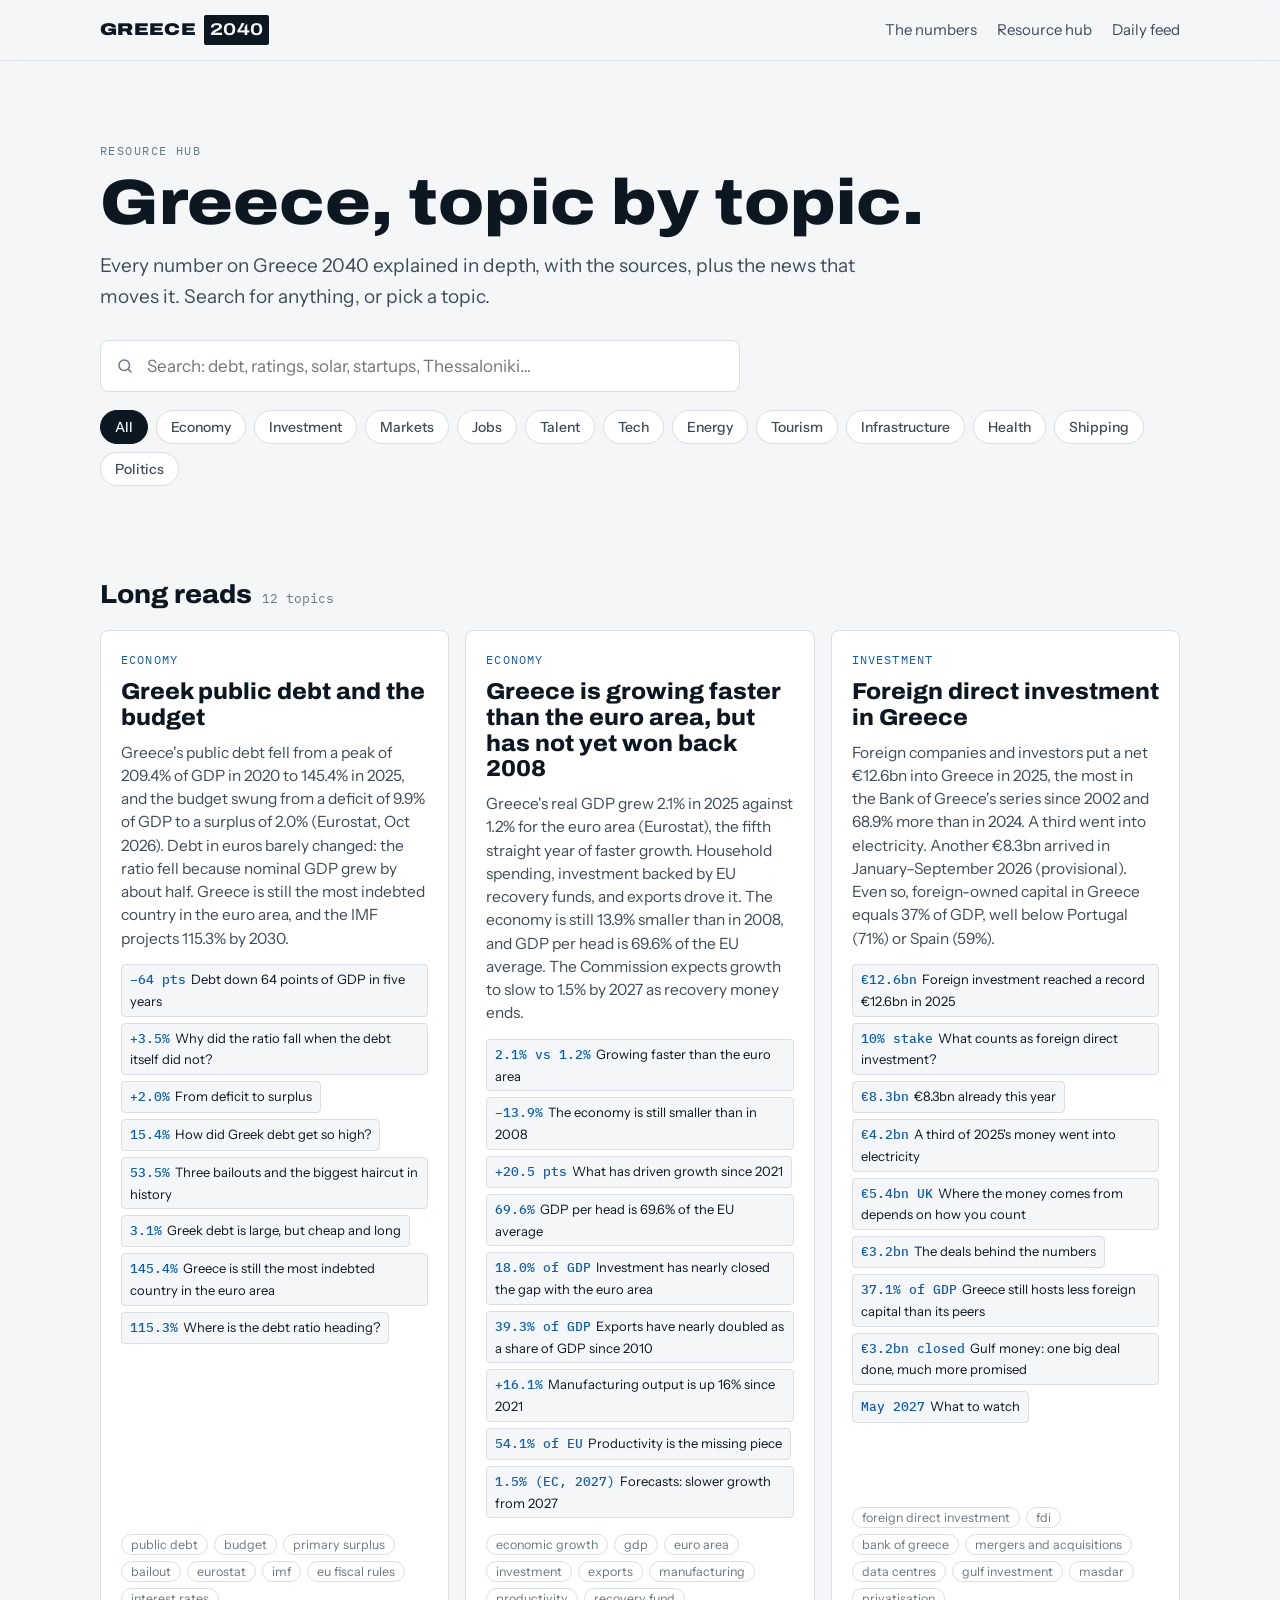
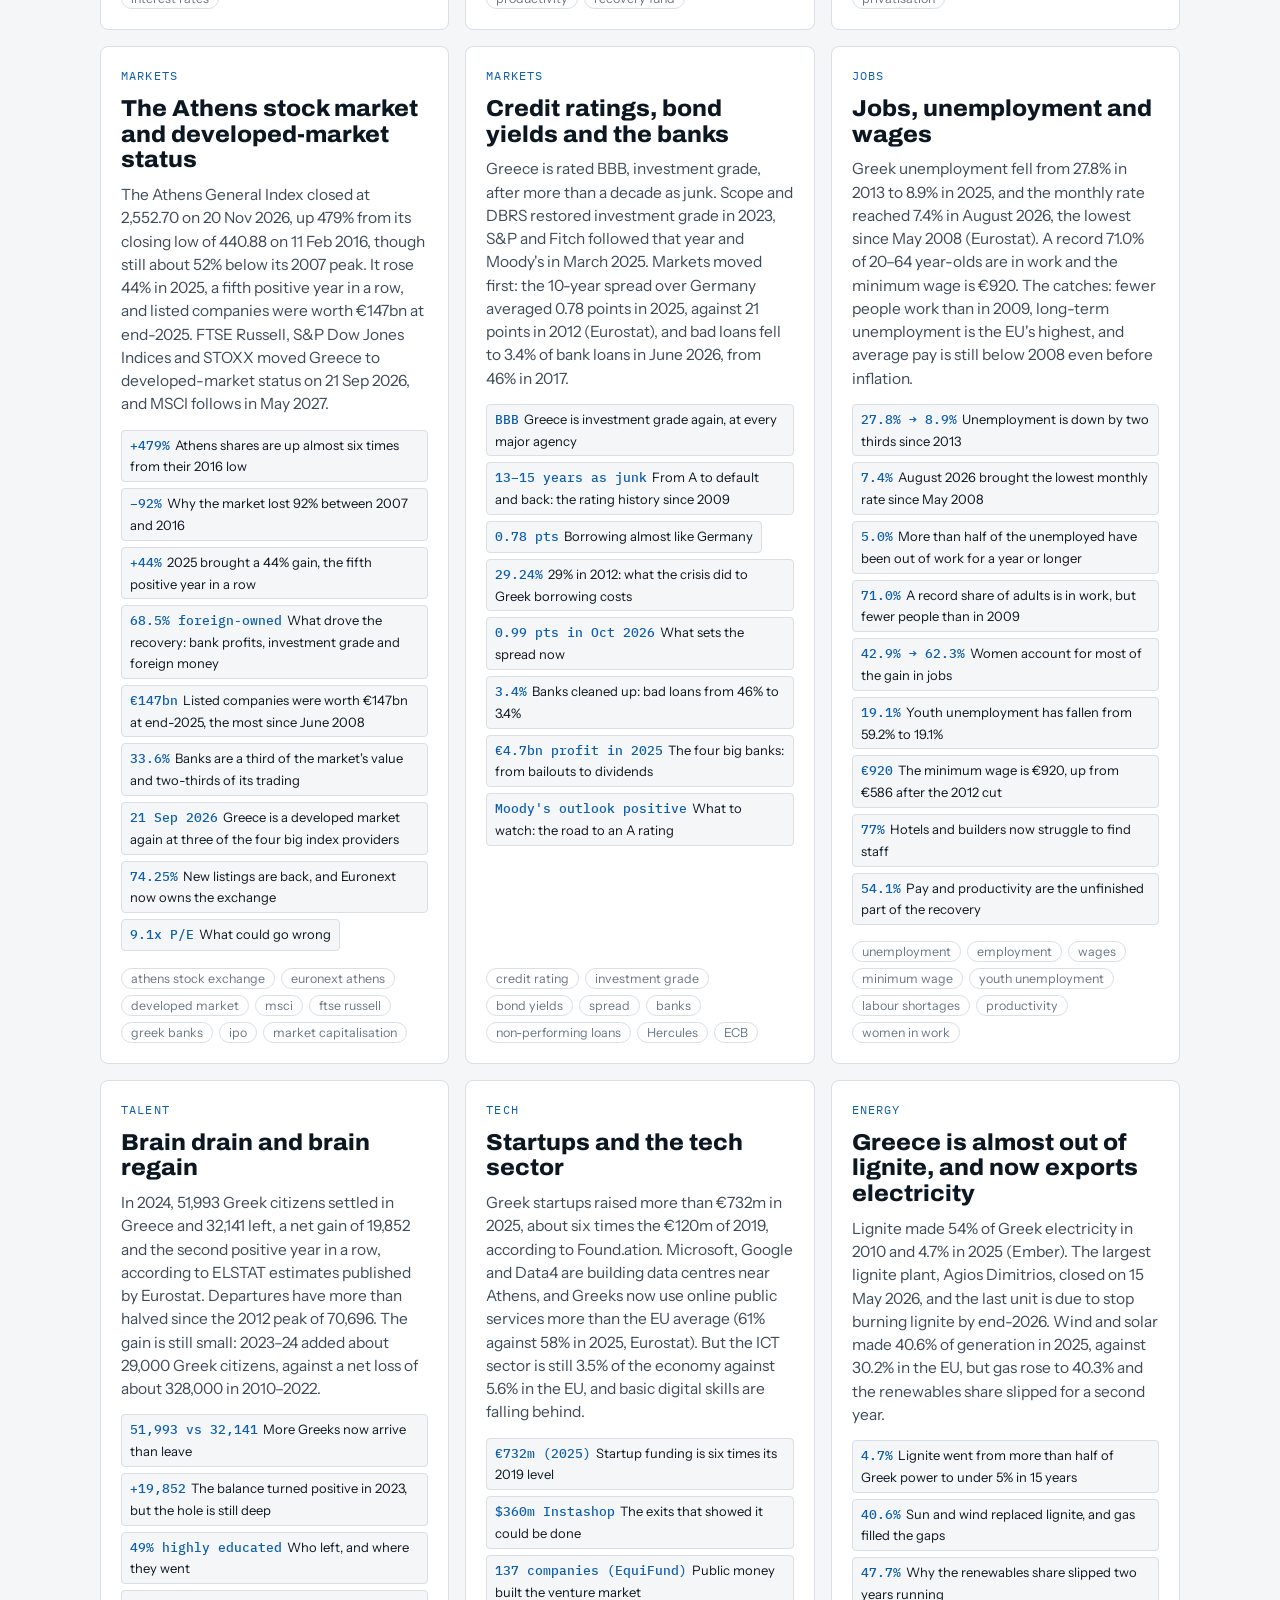
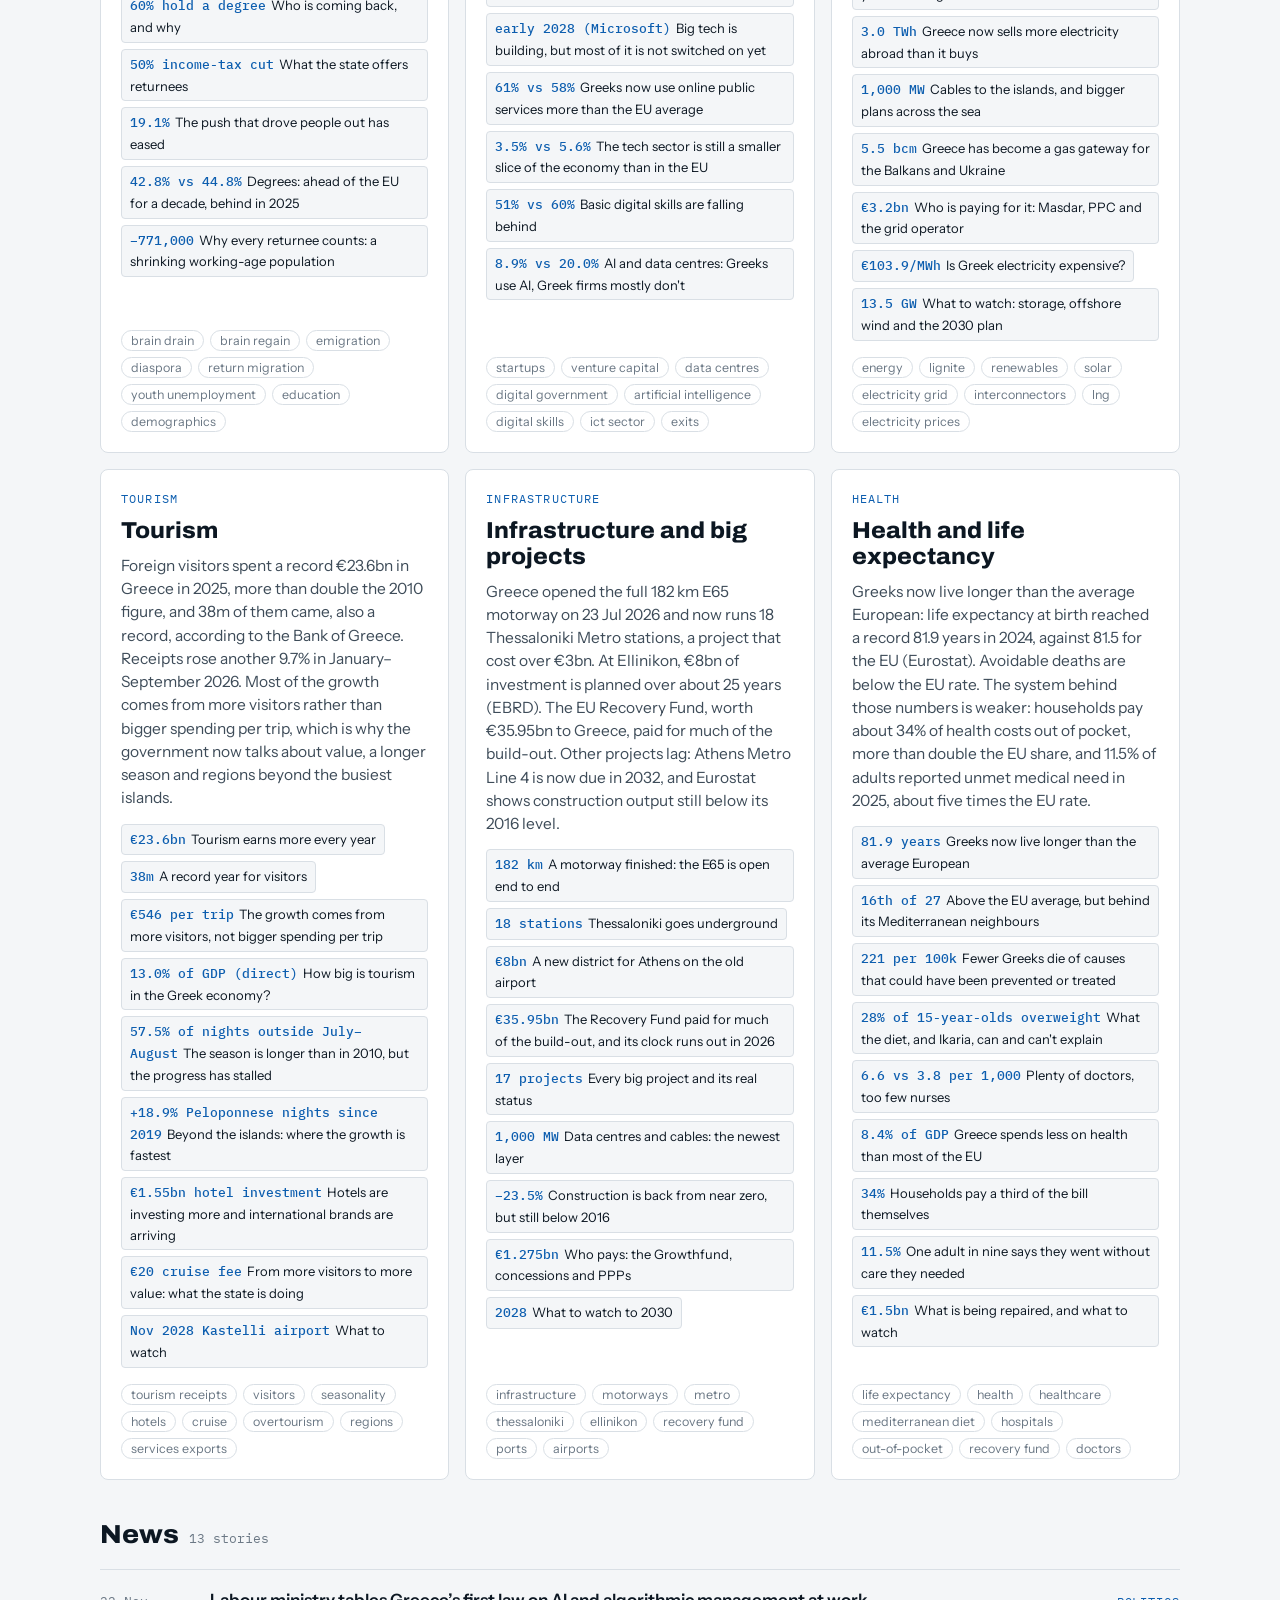
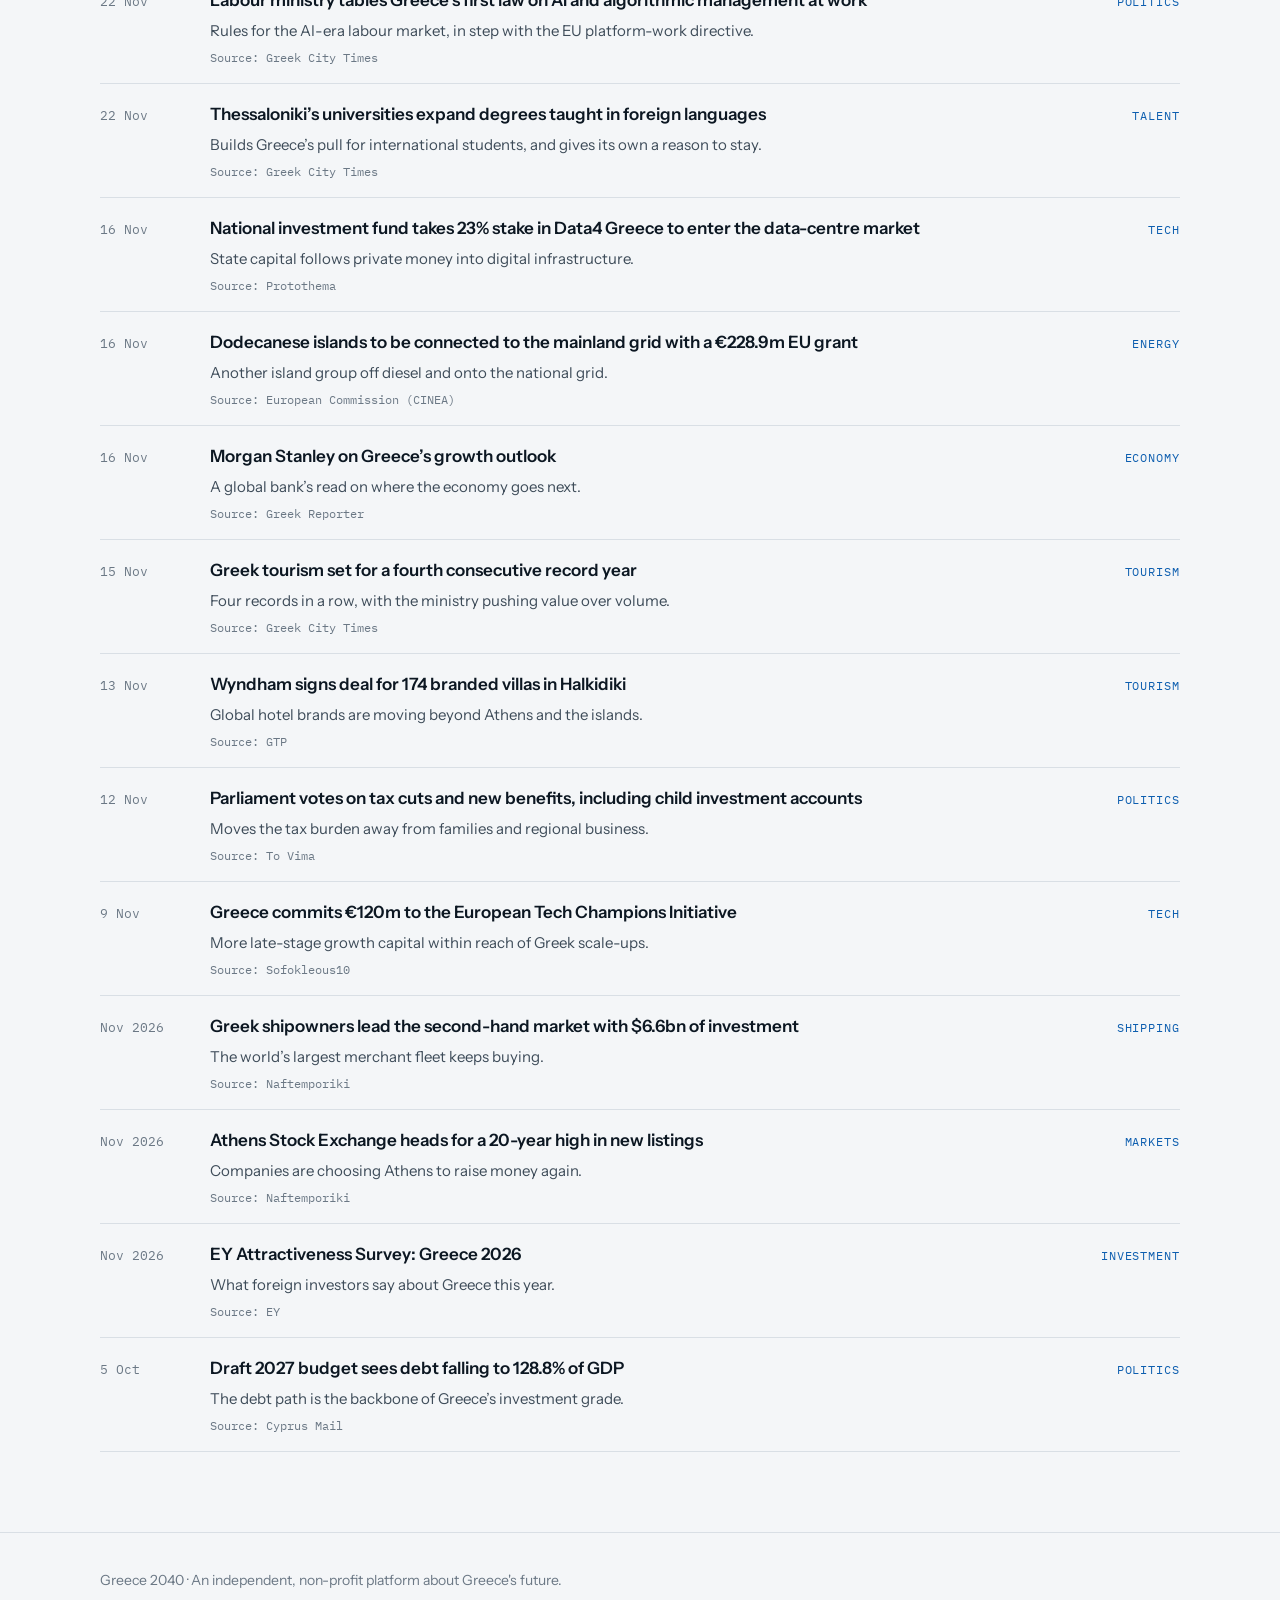
==== hub.html @ 4d142f6e "Add 12 pillar pages, resource hub, linked homepage numbers, sitemap, robots and llms.txt Co-Authored" ====
<!doctype html>
<html lang="en">
<head>
<meta charset="utf-8">
<meta name="viewport" content="width=device-width, initial-scale=1, viewport-fit=cover">
<title>Resource hub · Greece 2040</title>
<meta name="description" content="Every Greece 2040 topic in one place: the data, the long reads and the daily news, searchable by topic and keyword.">
<meta property="og:title" content="Resource hub · Greece 2040">
<meta property="og:description" content="Greece's transformation, topic by topic, in numbers.">
<meta name="theme-color" content="#0C1722">
<link rel="icon" href="data:image/svg+xml,%3Csvg xmlns='http://www.w3.org/2000/svg' viewBox='0 0 64 64'%3E%3Crect width='64' height='64' rx='10' fill='%230D5EAF'/%3E%3Ctext x='32' y='44' font-family='Arial' font-weight='900' font-size='30' text-anchor='middle' fill='%23fff'%3EGR%3C/text%3E%3C/svg%3E">
<link rel="preconnect" href="https://fonts.googleapis.com">
<link rel="preconnect" href="https://fonts.gstatic.com" crossorigin>
<link rel="stylesheet" href="https://fonts.googleapis.com/css2?family=Archivo:wdth,wght@62..125,500..900&family=Instrument+Sans:wght@400;500;600;700&family=IBM+Plex+Mono:wght@400;500&display=swap">
<link rel="stylesheet" href="pillars/style.css">
<style>
.hub-head { padding: clamp(40px, 7vw, 80px) 0 10px; }
.hub-head h1 { font-family: var(--f-display); font-stretch: 112%; font-weight: 850; font-size: clamp(36px, 5.4vw, 64px); line-height: 1.02; margin: 10px 0 0; }
.hub-head p { color: var(--ink-2); font-size: 19px; max-width: 60ch; margin: 16px 0 0; }
.search { position: relative; margin-top: 28px; max-width: 640px; }
.search input { width: 100%; font: 17px var(--f-body); padding: 15px 18px 15px 46px; border-radius: 8px; border: 1px solid var(--rule); background: var(--surface); color: var(--ink); }
.search input:focus { outline: 2px solid var(--accent); outline-offset: 1px; border-color: transparent; }
.search svg { position: absolute; left: 16px; top: 50%; transform: translateY(-50%); width: 18px; height: 18px; stroke: var(--muted); }
.chips { display: flex; flex-wrap: wrap; gap: 8px; margin-top: 18px; }
.chips button { font: 500 14px var(--f-body); color: var(--ink-2); background: var(--surface); border: 1px solid var(--rule); padding: 7px 14px; border-radius: 999px; cursor: pointer; }
.chips button[aria-pressed="true"] { background: var(--ink); color: var(--bg); border-color: var(--ink); }
.active-tag { margin-top: 14px; font-size: 15px; color: var(--ink-2); display: flex; gap: 10px; align-items: center; flex-wrap: wrap; }
.active-tag button { font: 500 13.5px var(--f-body); background: var(--accent-soft); color: var(--accent); border: 0; border-radius: 999px; padding: 5px 12px; cursor: pointer; }
.results { padding: 30px 0 80px; }
.results h2 { font-family: var(--f-display); font-stretch: 106%; font-weight: 800; font-size: 26px; margin: 34px 0 14px; display: flex; align-items: baseline; gap: 10px; }
.results h2 .count { font-family: var(--f-mono); font-size: 13px; color: var(--muted); font-weight: 400; }
.pillars { display: grid; grid-template-columns: repeat(auto-fill, minmax(320px, 1fr)); gap: 16px; }
.p-card { background: var(--surface); border: 1px solid var(--rule); border-radius: 8px; padding: 20px; display: flex; flex-direction: column; gap: 10px; min-width: 0; }
.p-card:hover { border-color: var(--accent); }
.p-card .tag { font-family: var(--f-mono); font-size: 11.5px; letter-spacing: .1em; text-transform: uppercase; color: var(--accent); }
.p-card h3 { margin: 0; font-family: var(--f-display); font-stretch: 104%; font-weight: 800; font-size: 23px; line-height: 1.12; }
.p-card h3 a { color: var(--ink); text-decoration: none; }
.p-card h3 a::after { content: ""; }
.p-card p { margin: 0; color: var(--ink-2); font-size: 15.5px; line-height: 1.5; }
.p-card .nums { display: flex; flex-wrap: wrap; gap: 6px; margin-top: 4px; }
.p-card .nums a { font-size: 13px; text-decoration: none; color: var(--ink); background: var(--bg); border: 1px solid var(--rule); border-radius: 4px; padding: 4px 8px; }
.p-card .nums a b { font-family: var(--f-mono); font-weight: 500; color: var(--accent); margin-right: 5px; }
.p-card .nums a:hover { border-color: var(--accent); }
.p-card .ptags { display: flex; flex-wrap: wrap; gap: 6px; margin-top: auto; padding-top: 6px; }
.p-card .ptags button { font: 12.5px var(--f-body); color: var(--muted); background: none; border: 1px solid var(--rule); border-radius: 999px; padding: 2px 9px; cursor: pointer; }
.p-card .ptags button:hover { color: var(--accent); border-color: var(--accent); }
.news { list-style: none; padding: 0; margin: 0; border-top: 1px solid var(--rule); }
.news li { display: grid; grid-template-columns: 92px minmax(0, 1fr) auto; gap: 18px; padding: 16px 0; border-bottom: 1px solid var(--rule); align-items: baseline; }
.news time { font-family: var(--f-mono); font-size: 12.5px; color: var(--muted); }
.news a { font-weight: 600; font-size: 17px; text-decoration: none; color: var(--ink); line-height: 1.35; }
.news a:hover { text-decoration: underline; }
.news .why { display: block; color: var(--ink-2); font-size: 15px; margin-top: 4px; }
.news .src { font-family: var(--f-mono); font-size: 12px; color: var(--muted); display: block; margin-top: 5px; }
.news .cat { font-family: var(--f-mono); font-size: 11.5px; letter-spacing: .08em; text-transform: uppercase; color: var(--accent); white-space: nowrap; }
.none { color: var(--muted); padding: 14px 0; }
mark { background: color-mix(in srgb, var(--accent) 22%, transparent); color: inherit; border-radius: 2px; padding: 0 1px; }
@media (max-width: 700px) { .news li { grid-template-columns: minmax(0, 1fr); gap: 4px; } .pillars { grid-template-columns: minmax(0, 1fr); } }
</style>
<!--BUILD:seo--><link rel="canonical" href="https://greece2040.com/hub.html">
<meta property="og:url" content="https://greece2040.com/hub.html">
<script type="application/ld+json">{"@context": "https://schema.org", "@type": "CollectionPage", "name": "Resource hub · Greece 2040", "url": "https://greece2040.com/hub.html", "hasPart": [{"@type": "Article", "headline": "Greek public debt and the budget", "url": "https://greece2040.com/pillars/public-finances.html"}, {"@type": "Article", "headline": "Greece is growing faster than the euro area, but has not yet won back 2008", "url": "https://greece2040.com/pillars/growth.html"}, {"@type": "Article", "headline": "Foreign direct investment in Greece", "url": "https://greece2040.com/pillars/investment.html"}, {"@type": "Article", "headline": "The Athens stock market and developed-market status", "url": "https://greece2040.com/pillars/stock-market.html"}, {"@type": "Article", "headline": "Credit ratings, bond yields and the banks", "url": "https://greece2040.com/pillars/credit.html"}, {"@type": "Article", "headline": "Jobs, unemployment and wages", "url": "https://greece2040.com/pillars/jobs.html"}, {"@type": "Article", "headline": "Brain drain and brain regain", "url": "https://greece2040.com/pillars/talent.html"}, {"@type": "Article", "headline": "Startups and the tech sector", "url": "https://greece2040.com/pillars/tech.html"}, {"@type": "Article", "headline": "Greece is almost out of lignite, and now exports electricity", "url": "https://greece2040.com/pillars/energy.html"}, {"@type": "Article", "headline": "Tourism", "url": "https://greece2040.com/pillars/tourism.html"}, {"@type": "Article", "headline": "Infrastructure and big projects", "url": "https://greece2040.com/pillars/infrastructure.html"}, {"@type": "Article", "headline": "Health and life expectancy", "url": "https://greece2040.com/pillars/health.html"}]}</script>
<!--/BUILD:seo-->
</head>
<body>
<header class="bar">
  <div class="wrap">
    <a class="mark" href="index.html" aria-label="Greece 2040 home">GREECE <b>2040</b></a>
    <nav aria-label="Site">
      <a href="index.html#picture">The numbers</a>
      <a href="hub.html" aria-current="page">Resource hub</a>
      <a href="index.html#feed">Daily feed</a>
    </nav>
  </div>
</header>

<main class="wrap">
  <div class="hub-head">
    <div class="eyebrow">Resource hub</div>
    <h1>Greece, topic by topic.</h1>
    <p>Every number on Greece 2040 explained in depth, with the sources, plus the news that moves it. Search for anything, or pick a topic.</p>
    <div class="search">
      <svg viewBox="0 0 24 24" fill="none" stroke-width="2" stroke-linecap="round" aria-hidden="true"><circle cx="11" cy="11" r="7"/><path d="m20 20-3.5-3.5"/></svg>
      <label for="q" style="position:absolute;left:-9999px">Search the hub</label>
      <input id="q" type="search" placeholder="Search: debt, ratings, solar, startups, Thessaloniki…" autocomplete="off">
    </div>
    <div class="chips" id="cats" role="group" aria-label="Filter by topic"></div>
    <div class="active-tag" id="activeTag" hidden></div>
  </div>

  <div class="results" aria-live="polite">
    <h2>Long reads <span class="count" id="pCount"></span></h2>
    <div class="pillars" id="pillars"><!--BUILD:hub-pillars--><div class="p-card"><span class="tag">Economy</span><h3><a href="pillars/public-finances.html">Greek public debt and the budget</a></h3><p>Greece&#x27;s public debt fell from a peak of 209.4% of GDP in 2020 to 145.4% in 2025, and the budget swung from a deficit of 9.9% of GDP to a surplus of 2.0% (Eurostat, Oct 2026). Debt in euros barely changed: the ratio fell because nominal GDP grew by about half. Greece is still the most indebted country in the euro area, and the IMF projects 115.3% by 2030.</p><div class="nums"><a href="pillars/public-finances.html#debt"><b>−64 pts</b>Debt down 64 points of GDP in five years</a><a href="pillars/public-finances.html#euros"><b>+3.5%</b>Why did the ratio fall when the debt itself did not?</a><a href="pillars/public-finances.html#surplus"><b>+2.0%</b>From deficit to surplus</a><a href="pillars/public-finances.html#crisis"><b>15.4%</b>How did Greek debt get so high?</a><a href="pillars/public-finances.html#bailouts"><b>53.5%</b>Three bailouts and the biggest haircut in history</a><a href="pillars/public-finances.html#structure"><b>3.1%</b>Greek debt is large, but cheap and long</a><a href="pillars/public-finances.html#compare"><b>145.4%</b>Greece is still the most indebted country in the euro area</a><a href="pillars/public-finances.html#forecasts"><b>115.3%</b>Where is the debt ratio heading?</a></div></div><div class="p-card"><span class="tag">Economy</span><h3><a href="pillars/growth.html">Greece is growing faster than the euro area, but has not yet won back 2008</a></h3><p>Greece&#x27;s real GDP grew 2.1% in 2025 against 1.2% for the euro area (Eurostat), the fifth straight year of faster growth. Household spending, investment backed by EU recovery funds, and exports drove it. The economy is still 13.9% smaller than in 2008, and GDP per head is 69.6% of the EU average. The Commission expects growth to slow to 1.5% by 2027 as recovery money ends.</p><div class="nums"><a href="pillars/growth.html#growth"><b>2.1% vs 1.2%</b>Growing faster than the euro area</a><a href="pillars/growth.html#depression"><b>−13.9%</b>The economy is still smaller than in 2008</a><a href="pillars/growth.html#drivers"><b>+20.5 pts</b>What has driven growth since 2021</a><a href="pillars/growth.html#income"><b>69.6%</b>GDP per head is 69.6% of the EU average</a><a href="pillars/growth.html#investment"><b>18.0% of GDP</b>Investment has nearly closed the gap with the euro area</a><a href="pillars/growth.html#exports"><b>39.3% of GDP</b>Exports have nearly doubled as a share of GDP since 2010</a><a href="pillars/growth.html#industry"><b>+16.1%</b>Manufacturing output is up 16% since 2021</a><a href="pillars/growth.html#productivity"><b>54.1% of EU</b>Productivity is the missing piece</a><a href="pillars/growth.html#outlook"><b>1.5% (EC, 2027)</b>Forecasts: slower growth from 2027</a></div></div><div class="p-card"><span class="tag">Investment</span><h3><a href="pillars/investment.html">Foreign direct investment in Greece</a></h3><p>Foreign companies and investors put a net €12.6bn into Greece in 2025, the most in the Bank of Greece&#x27;s series since 2002 and 68.9% more than in 2024. A third went into electricity. Another €8.3bn arrived in January–September 2026 (provisional). Even so, foreign-owned capital in Greece equals 37% of GDP, well below Portugal (71%) or Spain (59%).</p><div class="nums"><a href="pillars/investment.html#fdi-record"><b>€12.6bn</b>Foreign investment reached a record €12.6bn in 2025</a><a href="pillars/investment.html#what-counts"><b>10% stake</b>What counts as foreign direct investment?</a><a href="pillars/investment.html#fdi-2026"><b>€8.3bn</b>€8.3bn already this year</a><a href="pillars/investment.html#sectors"><b>€4.2bn</b>A third of 2025&#x27;s money went into electricity</a><a href="pillars/investment.html#countries"><b>€5.4bn UK</b>Where the money comes from depends on how you count</a><a href="pillars/investment.html#deals"><b>€3.2bn</b>The deals behind the numbers</a><a href="pillars/investment.html#stock"><b>37.1% of GDP</b>Greece still hosts less foreign capital than its peers</a><a href="pillars/investment.html#gulf"><b>€3.2bn closed</b>Gulf money: one big deal done, much more promised</a><a href="pillars/investment.html#watch"><b>May 2027</b>What to watch</a></div></div><div class="p-card"><span class="tag">Markets</span><h3><a href="pillars/stock-market.html">The Athens stock market and developed-market status</a></h3><p>The Athens General Index closed at 2,552.70 on 20 Nov 2026, up 479% from its closing low of 440.88 on 11 Feb 2016, though still about 52% below its 2007 peak. It rose 44% in 2025, a fifth positive year in a row, and listed companies were worth €147bn at end-2025. FTSE Russell, S&amp;P Dow Jones Indices and STOXX moved Greece to developed-market status on 21 Sep 2026, and MSCI follows in May 2027.</p><div class="nums"><a href="pillars/stock-market.html#athex"><b>+479%</b>Athens shares are up almost six times from their 2016 low</a><a href="pillars/stock-market.html#crash"><b>−92%</b>Why the market lost 92% between 2007 and 2016</a><a href="pillars/stock-market.html#five-years-up"><b>+44%</b>2025 brought a 44% gain, the fifth positive year in a row</a><a href="pillars/stock-market.html#drivers"><b>68.5% foreign-owned</b>What drove the recovery: bank profits, investment grade and foreign money</a><a href="pillars/stock-market.html#market-value"><b>€147bn</b>Listed companies were worth €147bn at end-2025, the most since June 2008</a><a href="pillars/stock-market.html#banks-weight"><b>33.6%</b>Banks are a third of the market&#x27;s value and two-thirds of its trading</a><a href="pillars/stock-market.html#developed-market"><b>21 Sep 2026</b>Greece is a developed market again at three of the four big index providers</a><a href="pillars/stock-market.html#listings"><b>74.25%</b>New listings are back, and Euronext now owns the exchange</a><a href="pillars/stock-market.html#risks"><b>9.1x P/E</b>What could go wrong</a></div></div><div class="p-card"><span class="tag">Markets</span><h3><a href="pillars/credit.html">Credit ratings, bond yields and the banks</a></h3><p>Greece is rated BBB, investment grade, after more than a decade as junk. Scope and DBRS restored investment grade in 2023, S&amp;P and Fitch followed that year and Moody&#x27;s in March 2025. Markets moved first: the 10-year spread over Germany averaged 0.78 points in 2025, against 21 points in 2012 (Eurostat), and bad loans fell to 3.4% of bank loans in June 2026, from 46% in 2017.</p><div class="nums"><a href="pillars/credit.html#ratings"><b>BBB</b>Greece is investment grade again, at every major agency</a><a href="pillars/credit.html#rating-timeline"><b>13–15 years as junk</b>From A to default and back: the rating history since 2009</a><a href="pillars/credit.html#bond-spread"><b>0.78 pts</b>Borrowing almost like Germany</a><a href="pillars/credit.html#yield-history"><b>29.24%</b>29% in 2012: what the crisis did to Greek borrowing costs</a><a href="pillars/credit.html#spread-drivers"><b>0.99 pts in Oct 2026</b>What sets the spread now</a><a href="pillars/credit.html#bad-loans"><b>3.4%</b>Banks cleaned up: bad loans from 46% to 3.4%</a><a href="pillars/credit.html#banks"><b>€4.7bn profit in 2025</b>The four big banks: from bailouts to dividends</a><a href="pillars/credit.html#what-to-watch"><b>Moody&#x27;s outlook positive</b>What to watch: the road to an A rating</a></div></div><div class="p-card"><span class="tag">Jobs</span><h3><a href="pillars/jobs.html">Jobs, unemployment and wages</a></h3><p>Greek unemployment fell from 27.8% in 2013 to 8.9% in 2025, and the monthly rate reached 7.4% in August 2026, the lowest since May 2008 (Eurostat). A record 71.0% of 20–64 year-olds are in work and the minimum wage is €920. The catches: fewer people work than in 2009, long-term unemployment is the EU&#x27;s highest, and average pay is still below 2008 even before inflation.</p><div class="nums"><a href="pillars/jobs.html#unemployment"><b>27.8% → 8.9%</b>Unemployment is down by two thirds since 2013</a><a href="pillars/jobs.html#lowest-since-2008"><b>7.4%</b>August 2026 brought the lowest monthly rate since May 2008</a><a href="pillars/jobs.html#long-term"><b>5.0%</b>More than half of the unemployed have been out of work for a year or longer</a><a href="pillars/jobs.html#employment-rate"><b>71.0%</b>A record share of adults is in work, but fewer people than in 2009</a><a href="pillars/jobs.html#women"><b>42.9% → 62.3%</b>Women account for most of the gain in jobs</a><a href="pillars/jobs.html#youth"><b>19.1%</b>Youth unemployment has fallen from 59.2% to 19.1%</a><a href="pillars/jobs.html#minimum-wage"><b>€920</b>The minimum wage is €920, up from €586 after the 2012 cut</a><a href="pillars/jobs.html#shortages"><b>77%</b>Hotels and builders now struggle to find staff</a><a href="pillars/jobs.html#wages-productivity"><b>54.1%</b>Pay and productivity are the unfinished part of the recovery</a></div></div><div class="p-card"><span class="tag">Talent</span><h3><a href="pillars/talent.html">Brain drain and brain regain</a></h3><p>In 2024, 51,993 Greek citizens settled in Greece and 32,141 left, a net gain of 19,852 and the second positive year in a row, according to ELSTAT estimates published by Eurostat. Departures have more than halved since the 2012 peak of 70,696. The gain is still small: 2023–24 added about 29,000 Greek citizens, against a net loss of about 328,000 in 2010–2022.</p><div class="nums"><a href="pillars/talent.html#arrivals-vs-departures"><b>51,993 vs 32,141</b>More Greeks now arrive than leave</a><a href="pillars/talent.html#net-balance"><b>+19,852</b>The balance turned positive in 2023, but the hole is still deep</a><a href="pillars/talent.html#who-left"><b>49% highly educated</b>Who left, and where they went</a><a href="pillars/talent.html#why-return"><b>60% hold a degree</b>Who is coming back, and why</a><a href="pillars/talent.html#incentives"><b>50% income-tax cut</b>What the state offers returnees</a><a href="pillars/talent.html#push-factors"><b>19.1%</b>The push that drove people out has eased</a><a href="pillars/talent.html#education"><b>42.8% vs 44.8%</b>Degrees: ahead of the EU for a decade, behind in 2025</a><a href="pillars/talent.html#demographics"><b>−771,000</b>Why every returnee counts: a shrinking working-age population</a></div></div><div class="p-card"><span class="tag">Tech</span><h3><a href="pillars/tech.html">Startups and the tech sector</a></h3><p>Greek startups raised more than €732m in 2025, about six times the €120m of 2019, according to Found.ation. Microsoft, Google and Data4 are building data centres near Athens, and Greeks now use online public services more than the EU average (61% against 58% in 2025, Eurostat). But the ICT sector is still 3.5% of the economy against 5.6% in the EU, and basic digital skills are falling behind.</p><div class="nums"><a href="pillars/tech.html#startup-funding"><b>€732m (2025)</b>Startup funding is six times its 2019 level</a><a href="pillars/tech.html#exits"><b>$360m Instashop</b>The exits that showed it could be done</a><a href="pillars/tech.html#funding-system"><b>137 companies (EquiFund)</b>Public money built the venture market</a><a href="pillars/tech.html#big-tech"><b>early 2028 (Microsoft)</b>Big tech is building, but most of it is not switched on yet</a><a href="pillars/tech.html#digital-government"><b>61% vs 58%</b>Greeks now use online public services more than the EU average</a><a href="pillars/tech.html#ict-gap"><b>3.5% vs 5.6%</b>The tech sector is still a smaller slice of the economy than in the EU</a><a href="pillars/tech.html#digital-skills"><b>51% vs 60%</b>Basic digital skills are falling behind</a><a href="pillars/tech.html#ai-data-centres"><b>8.9% vs 20.0%</b>AI and data centres: Greeks use AI, Greek firms mostly don&#x27;t</a></div></div><div class="p-card"><span class="tag">Energy</span><h3><a href="pillars/energy.html">Greece is almost out of lignite, and now exports electricity</a></h3><p>Lignite made 54% of Greek electricity in 2010 and 4.7% in 2025 (Ember). The largest lignite plant, Agios Dimitrios, closed on 15 May 2026, and the last unit is due to stop burning lignite by end-2026. Wind and solar made 40.6% of generation in 2025, against 30.2% in the EU, but gas rose to 40.3% and the renewables share slipped for a second year.</p><div class="nums"><a href="pillars/energy.html#lignite"><b>4.7%</b>Lignite went from more than half of Greek power to under 5% in 15 years</a><a href="pillars/energy.html#mix"><b>40.6%</b>Sun and wind replaced lignite, and gas filled the gaps</a><a href="pillars/energy.html#renewables-slip"><b>47.7%</b>Why the renewables share slipped two years running</a><a href="pillars/energy.html#exports"><b>3.0 TWh</b>Greece now sells more electricity abroad than it buys</a><a href="pillars/energy.html#interconnections"><b>1,000 MW</b>Cables to the islands, and bigger plans across the sea</a><a href="pillars/energy.html#gas"><b>5.5 bcm</b>Greece has become a gas gateway for the Balkans and Ukraine</a><a href="pillars/energy.html#investors"><b>€3.2bn</b>Who is paying for it: Masdar, PPC and the grid operator</a><a href="pillars/energy.html#prices"><b>€103.9/MWh</b>Is Greek electricity expensive?</a><a href="pillars/energy.html#watch"><b>13.5 GW</b>What to watch: storage, offshore wind and the 2030 plan</a></div></div><div class="p-card"><span class="tag">Tourism</span><h3><a href="pillars/tourism.html">Tourism</a></h3><p>Foreign visitors spent a record €23.6bn in Greece in 2025, more than double the 2010 figure, and 38m of them came, also a record, according to the Bank of Greece. Receipts rose another 9.7% in January–September 2026. Most of the growth comes from more visitors rather than bigger spending per trip, which is why the government now talks about value, a longer season and regions beyond the busiest islands.</p><div class="nums"><a href="pillars/tourism.html#receipts"><b>€23.6bn</b>Tourism earns more every year</a><a href="pillars/tourism.html#visitors"><b>38m</b>A record year for visitors</a><a href="pillars/tourism.html#spending"><b>€546 per trip</b>The growth comes from more visitors, not bigger spending per trip</a><a href="pillars/tourism.html#economy"><b>13.0% of GDP (direct)</b>How big is tourism in the Greek economy?</a><a href="pillars/tourism.html#season"><b>57.5% of nights outside July–August</b>The season is longer than in 2010, but the progress has stalled</a><a href="pillars/tourism.html#regions"><b>+18.9% Peloponnese nights since 2019</b>Beyond the islands: where the growth is fastest</a><a href="pillars/tourism.html#hotels"><b>€1.55bn hotel investment</b>Hotels are investing more and international brands are arriving</a><a href="pillars/tourism.html#policy"><b>€20 cruise fee</b>From more visitors to more value: what the state is doing</a><a href="pillars/tourism.html#watch"><b>Nov 2028 Kastelli airport</b>What to watch</a></div></div><div class="p-card"><span class="tag">Infrastructure</span><h3><a href="pillars/infrastructure.html">Infrastructure and big projects</a></h3><p>Greece opened the full 182 km E65 motorway on 23 Jul 2026 and now runs 18 Thessaloniki Metro stations, a project that cost over €3bn. At Ellinikon, €8bn of investment is planned over about 25 years (EBRD). The EU Recovery Fund, worth €35.95bn to Greece, paid for much of the build-out. Other projects lag: Athens Metro Line 4 is now due in 2032, and Eurostat shows construction output still below its 2016 level.</p><div class="nums"><a href="pillars/infrastructure.html#e65"><b>182 km</b>A motorway finished: the E65 is open end to end</a><a href="pillars/infrastructure.html#thessaloniki-metro"><b>18 stations</b>Thessaloniki goes underground</a><a href="pillars/infrastructure.html#ellinikon"><b>€8bn</b>A new district for Athens on the old airport</a><a href="pillars/infrastructure.html#recovery-fund"><b>€35.95bn</b>The Recovery Fund paid for much of the build-out, and its clock runs out in 2026</a><a href="pillars/infrastructure.html#pipeline"><b>17 projects</b>Every big project and its real status</a><a href="pillars/infrastructure.html#digital"><b>1,000 MW</b>Data centres and cables: the newest layer</a><a href="pillars/infrastructure.html#construction"><b>−23.5%</b>Construction is back from near zero, but still below 2016</a><a href="pillars/infrastructure.html#funding"><b>€1.275bn</b>Who pays: the Growthfund, concessions and PPPs</a><a href="pillars/infrastructure.html#watch"><b>2028</b>What to watch to 2030</a></div></div><div class="p-card"><span class="tag">Health</span><h3><a href="pillars/health.html">Health and life expectancy</a></h3><p>Greeks now live longer than the average European: life expectancy at birth reached a record 81.9 years in 2024, against 81.5 for the EU (Eurostat). Avoidable deaths are below the EU rate. The system behind those numbers is weaker: households pay about 34% of health costs out of pocket, more than double the EU share, and 11.5% of adults reported unmet medical need in 2025, about five times the EU rate.</p><div class="nums"><a href="pillars/health.html#life-expectancy"><b>81.9 years</b>Greeks now live longer than the average European</a><a href="pillars/health.html#eu-ranking"><b>16th of 27</b>Above the EU average, but behind its Mediterranean neighbours</a><a href="pillars/health.html#avoidable-deaths"><b>221 per 100k</b>Fewer Greeks die of causes that could have been prevented or treated</a><a href="pillars/health.html#mediterranean-diet"><b>28% of 15-year-olds overweight</b>What the diet, and Ikaria, can and can&#x27;t explain</a><a href="pillars/health.html#doctors-and-nurses"><b>6.6 vs 3.8 per 1,000</b>Plenty of doctors, too few nurses</a><a href="pillars/health.html#spending"><b>8.4% of GDP</b>Greece spends less on health than most of the EU</a><a href="pillars/health.html#out-of-pocket"><b>34%</b>Households pay a third of the bill themselves</a><a href="pillars/health.html#unmet-need"><b>11.5%</b>One adult in nine says they went without care they needed</a><a href="pillars/health.html#reforms"><b>€1.5bn</b>What is being repaired, and what to watch</a></div></div><!--/BUILD:hub-pillars--></div>
    <h2>News <span class="count" id="nCount"></span></h2>
    <ul class="news" id="news"><!--BUILD:hub-news--><li><time datetime="2026-11-22">22 Nov</time><div><a href="https://greekcitytimes.com/2026/11/22/ai-labour-bill/" target="_blank" rel="noopener">Labour ministry tables Greece’s first law on AI and algorithmic management at work</a><span class="why">Rules for the AI-era labour market, in step with the EU platform-work directive.</span><span class="src">Source: Greek City Times</span></div><span class="cat">Politics</span></li><li><time datetime="2026-11-22">22 Nov</time><div><a href="https://greekcitytimes.com/2026/11/22/greek-universities-expand-foreign-language-degrees/" target="_blank" rel="noopener">Thessaloniki’s universities expand degrees taught in foreign languages</a><span class="why">Builds Greece’s pull for international students, and gives its own a reason to stay.</span><span class="src">Source: Greek City Times</span></div><span class="cat">Talent</span></li><li><time datetime="2026-11-16">16 Nov</time><div><a href="https://en.protothema.gr/2026/11/16/national-investment-fund-takes-23-stake-in-data4-greece-to-enter-data-centre-market/" target="_blank" rel="noopener">National investment fund takes 23% stake in Data4 Greece to enter the data-centre market</a><span class="why">State capital follows private money into digital infrastructure.</span><span class="src">Source: Protothema</span></div><span class="cat">Tech</span></li><li><time datetime="2026-11-16">16 Nov</time><div><a href="https://cinea.ec.europa.eu/news-events/news/greek-dodecanese-islands-will-be-connected-mainland-grid-thanks-eur2289-million-eu-grant-2026-11-16_en" target="_blank" rel="noopener">Dodecanese islands to be connected to the mainland grid with a €228.9m EU grant</a><span class="why">Another island group off diesel and onto the national grid.</span><span class="src">Source: European Commission (CINEA)</span></div><span class="cat">Energy</span></li><li><time datetime="2026-11-16">16 Nov</time><div><a href="https://greekreporter.com/2026/11/16/greece-economic-growth-morgan-stanley/" target="_blank" rel="noopener">Morgan Stanley on Greece’s growth outlook</a><span class="why">A global bank’s read on where the economy goes next.</span><span class="src">Source: Greek Reporter</span></div><span class="cat">Economy</span></li><li><time datetime="2026-11-15">15 Nov</time><div><a href="https://greekcitytimes.com/2026/11/15/greek-tourism-set-for-fourth-consecutive-record-year/" target="_blank" rel="noopener">Greek tourism set for a fourth consecutive record year</a><span class="why">Four records in a row, with the ministry pushing value over volume.</span><span class="src">Source: Greek City Times</span></div><span class="cat">Tourism</span></li><li><time datetime="2026-11-13">13 Nov</time><div><a href="https://news.gtp.gr/2026/11/13/wyndham-signs-deal-for-174-branded-villas-in-halkidiki/" target="_blank" rel="noopener">Wyndham signs deal for 174 branded villas in Halkidiki</a><span class="why">Global hotel brands are moving beyond Athens and the islands.</span><span class="src">Source: GTP</span></div><span class="cat">Tourism</span></li><li><time datetime="2026-11-12">12 Nov</time><div><a href="https://www.tovima.com/politics/greece-parliament-to-vote-on-tax-cuts-and-new-benefits" target="_blank" rel="noopener">Parliament votes on tax cuts and new benefits, including child investment accounts</a><span class="why">Moves the tax burden away from families and regional business.</span><span class="src">Source: To Vima</span></div><span class="cat">Politics</span></li><li><time datetime="2026-11-09">9 Nov</time><div><a href="https://sofokleous10.gr/2026/11/09/greece-commits-e120-million-to-european-drive-to-create-global-technology-champions/" target="_blank" rel="noopener">Greece commits €120m to the European Tech Champions Initiative</a><span class="why">More late-stage growth capital within reach of Greek scale-ups.</span><span class="src">Source: Sofokleous10</span></div><span class="cat">Tech</span></li><li><time datetime="2026-11">Nov 2026</time><div><a href="https://www.naftemporiki.gr/english/2189775/greek-shipowners-lead-the-secondhand-market-with-6-6-billion-in-investments/" target="_blank" rel="noopener">Greek shipowners lead the second-hand market with $6.6bn of investment</a><span class="why">The world’s largest merchant fleet keeps buying.</span><span class="src">Source: Naftemporiki</span></div><span class="cat">Shipping</span></li><li><time datetime="2026-11">Nov 2026</time><div><a href="https://www.naftemporiki.gr/english/2186857/athens-stock-exchange-poised-for-20-year-high-in-new-listings/" target="_blank" rel="noopener">Athens Stock Exchange heads for a 20-year high in new listings</a><span class="why">Companies are choosing Athens to raise money again.</span><span class="src">Source: Naftemporiki</span></div><span class="cat">Markets</span></li><li><time datetime="2026-11">Nov 2026</time><div><a href="https://www.ey.com/en_gr/foreign-direct-investment-surveys/ey-attractiveness-survey-greece-2026" target="_blank" rel="noopener">EY Attractiveness Survey: Greece 2026</a><span class="why">What foreign investors say about Greece this year.</span><span class="src">Source: EY</span></div><span class="cat">Investment</span></li><li><time datetime="2026-10-05">5 Oct</time><div><a href="https://cyprus-mail.com/2026/10/05/greece-projects-faster-2027-growth-steeper-debt-ratio-decline" target="_blank" rel="noopener">Draft 2027 budget sees debt falling to 128.8% of GDP</a><span class="why">The debt path is the backbone of Greece’s investment grade.</span><span class="src">Source: Cyprus Mail</span></div><span class="cat">Politics</span></li><!--/BUILD:hub-news--></ul>
  </div>
</main>

<footer><div class="wrap">Greece 2040 · An independent, non-profit platform about Greece's future.</div></footer>

<script src="pillars/index.js"></script>
<script src="feed.js"></script>
<script>
(() => {
  const P = window.G40_PILLARS || [], F = window.G40_FEED || [];
  const CATS = ['All', ...new Set([...P.map(p => p.category), ...window.G40_FEED_CATS])];
  const params = new URLSearchParams(location.search);
  let q = params.get('q') || '', cat = params.get('cat') || 'All', tag = params.get('tag') || '';
  if (!CATS.includes(cat)) cat = 'All';
  const $q = document.getElementById('q'); $q.value = q;

  const norm = (s) => (s || '').toLowerCase().normalize('NFD').replace(/[̀-ͯ]/g, '');
  const terms = () => norm(q).split(/\s+/).filter(Boolean);
  const pText = (p) => norm([p.title, p.summary, p.category, ...(p.tags || []), ...(p.sections || []).map(s => s.title + ' ' + (s.number || ''))].join(' '));
  const nText = (n) => norm([n.t, n.why, n.src, n.cat, ...(n.tags || [])].join(' '));
  const hasTag = (list) => !tag || (list || []).some(t => norm(t) === norm(tag));
  const esc = (s) => String(s).replace(/[&<>"]/g, c => ({ '&': '&amp;', '<': '&lt;', '>': '&gt;', '"': '&quot;' }[c]));
  const hl = (s) => { let h = esc(s); for (const t of terms()) { if (t.length < 2) continue; h = h.replace(new RegExp('(' + t.replace(/[.*+?^${}()|[\]\\]/g, '\\$&') + ')', 'ig'), '<mark>$1</mark>'); } return h; };

  const sync = () => {
    const u = new URLSearchParams();
    if (q) u.set('q', q); if (cat !== 'All') u.set('cat', cat); if (tag) u.set('tag', tag);
    history.replaceState(null, '', location.pathname + (u.toString() ? '?' + u : ''));
  };

  const render = () => {
    const ts = terms();
    const cats = document.getElementById('cats'); cats.innerHTML = '';
    CATS.forEach(c => { const b = document.createElement('button'); b.type = 'button'; b.textContent = c; b.setAttribute('aria-pressed', c === cat); b.onclick = () => { cat = c; sync(); render(); }; cats.appendChild(b); });
    const at = document.getElementById('activeTag');
    at.hidden = !tag; at.innerHTML = '';
    if (tag) { at.append('Keyword: '); const b = document.createElement('button'); b.type = 'button'; b.textContent = tag + ' ×'; b.setAttribute('aria-label', 'Clear keyword ' + tag); b.onclick = () => { tag = ''; sync(); render(); }; at.appendChild(b); }

    const ps = P.filter(p => (cat === 'All' || p.category === cat) && hasTag(p.tags) && ts.every(t => pText(p).includes(t)));
    const ns = F.filter(n => (cat === 'All' || n.cat === cat) && hasTag(n.tags) && ts.every(t => nText(n).includes(t)));

    const pw = document.getElementById('pillars'); pw.innerHTML = '';
    document.getElementById('pCount').textContent = ps.length + (ps.length === 1 ? ' topic' : ' topics');
    if (!ps.length) pw.innerHTML = '<p class="none">No long reads match. Try another word or topic.</p>';
    ps.forEach(p => {
      const el = document.createElement('div'); el.className = 'p-card';
      const href = 'pillars/' + p.slug + '.html';
      el.innerHTML = `<span class="tag">${esc(p.category)}</span><h3><a href="${href}">${hl(p.title)}</a></h3><p>${hl(p.summary || '')}</p>`;
      const nums = document.createElement('div'); nums.className = 'nums';
      (p.sections || []).filter(s => s.number).forEach(s => { const a = document.createElement('a'); a.href = href + '#' + s.id; a.innerHTML = `<b>${esc(s.number)}</b>${hl(s.title)}`; nums.appendChild(a); });
      if (nums.children.length) el.appendChild(nums);
      const tg = document.createElement('div'); tg.className = 'ptags';
      (p.tags || []).slice(0, 8).forEach(t => { const b = document.createElement('button'); b.type = 'button'; b.textContent = t; b.onclick = () => { tag = t; sync(); render(); window.scrollTo({ top: 0 }); }; tg.appendChild(b); });
      el.appendChild(tg);
      pw.appendChild(el);
    });

    const nw = document.getElementById('news'); nw.innerHTML = '';
    document.getElementById('nCount').textContent = ns.length + (ns.length === 1 ? ' story' : ' stories');
    if (!ns.length) nw.innerHTML = '<li class="none" style="display:block">No news matches yet.</li>';
    ns.forEach(n => {
      const li = document.createElement('li');
      li.innerHTML = `<time datetime="${esc(n.d)}">${esc(window.G40_fmtDate(n.d))}</time><div><a href="${esc(n.url)}" target="_blank" rel="noopener">${hl(n.t)}</a><span class="why">${hl(n.why)}</span><span class="src">Source: ${esc(n.src)}</span></div><span class="cat">${esc(n.cat)}</span>`;
      nw.appendChild(li);
    });
  };

  let timer;
  $q.addEventListener('input', () => { clearTimeout(timer); timer = setTimeout(() => { q = $q.value.trim(); sync(); render(); }, 120); });
  render();
})();
</script>
</body>
</html>
---- pillars/style.css ----
/* Greece 2040 pillar pages: shared styles. Same tokens as the homepage. */
:root {
  --bg: #F4F6F8; --surface: #FFFFFF; --ink: #0C1722; --ink-2: #3E4C59; --muted: #6B7885; --rule: #D9DFE5;
  --accent: #0D5EAF; --accent-ink: #FFFFFF; --accent-soft: #E6EFF8; --series-2: #9AA6B2; --series-3: #C98A2B; --warn: #9A5B00;
  --f-display: "Archivo", "Arial Narrow", system-ui, sans-serif;
  --f-body: "Instrument Sans", system-ui, -apple-system, "Segoe UI", sans-serif;
  --f-mono: "IBM Plex Mono", ui-monospace, "SFMono-Regular", Menlo, monospace;
}
@media (prefers-color-scheme: dark) { :root:not([data-theme="light"]) {
  --bg: #0A121A; --surface: #111C26; --ink: #EEF2F5; --ink-2: #B9C3CC; --muted: #8592A0; --rule: #22303C;
  --accent: #5B9BFF; --accent-ink: #06101A; --accent-soft: #132a44; --series-2: #5D6B78; --series-3: #E0A24A; --warn: #F0A15C; color-scheme: dark; } }
:root[data-theme="dark"] {
  --bg: #0A121A; --surface: #111C26; --ink: #EEF2F5; --ink-2: #B9C3CC; --muted: #8592A0; --rule: #22303C;
  --accent: #5B9BFF; --accent-ink: #06101A; --accent-soft: #132a44; --series-2: #5D6B78; --series-3: #E0A24A; --warn: #F0A15C; color-scheme: dark; }

* { box-sizing: border-box; }
html { scroll-behavior: smooth; scroll-padding-top: 80px; }
@media (prefers-reduced-motion: reduce) { html { scroll-behavior: auto; } }
body { margin: 0; background: var(--bg); color: var(--ink); font-family: var(--f-body); font-size: 18px; line-height: 1.6; }
a { color: var(--accent); text-underline-offset: 3px; }
:focus-visible { outline: 2px solid var(--accent); outline-offset: 3px; }
.wrap { max-width: 1120px; margin: 0 auto; padding-left: max(20px, env(safe-area-inset-left, 0px)); padding-right: max(20px, env(safe-area-inset-right, 0px)); }
.eyebrow { font-family: var(--f-mono); font-size: 12px; letter-spacing: .12em; text-transform: uppercase; color: var(--muted); }

/* Top bar */
.bar { position: sticky; top: 0; z-index: 10; background: color-mix(in srgb, var(--bg) 92%, transparent); backdrop-filter: blur(8px); border-bottom: 1px solid var(--rule); }
.bar .wrap { display: flex; align-items: center; justify-content: space-between; gap: 16px; height: 60px; }
.mark { font-family: var(--f-display); font-weight: 900; font-stretch: 125%; font-size: 17px; letter-spacing: .02em; text-decoration: none; color: var(--ink); display: flex; gap: 8px; align-items: baseline; }
.mark b { padding: 1px 6px; background: var(--ink); color: var(--bg); border-radius: 2px; }
.bar nav { display: flex; gap: 20px; font-size: 15px; }
.bar nav a { color: var(--ink-2); text-decoration: none; }
.bar nav a:hover { color: var(--ink); text-decoration: underline; }

/* Pillar header */
.p-head { padding: clamp(40px, 7vw, 80px) 0 28px; }
.p-head .tag { font-family: var(--f-mono); font-size: 12px; letter-spacing: .12em; text-transform: uppercase; color: var(--accent); }
.p-head h1 { font-family: var(--f-display); font-stretch: 112%; font-weight: 850; font-size: clamp(34px, 5vw, 60px); line-height: 1.02; letter-spacing: -.01em; margin: 12px 0 0; max-width: 20ch; text-wrap: balance; }
.p-head .answer { font-size: clamp(19px, 2vw, 22px); color: var(--ink-2); max-width: 62ch; margin: 22px 0 0; }
.p-head .dates { font-family: var(--f-mono); font-size: 12.5px; color: var(--muted); margin-top: 18px; }

/* Key numbers strip: every card is a link to its section */
.stat-strip { display: grid; grid-template-columns: repeat(auto-fit, minmax(200px, 1fr)); gap: 14px; margin: 30px 0 0; }
.stat-strip a { display: flex; flex-direction: column; gap: 6px; background: var(--surface); border: 1px solid var(--rule); border-radius: 6px; padding: 18px; color: var(--ink); text-decoration: none; }
.stat-strip a:hover { border-color: var(--accent); }
.stat-strip .n { font-family: var(--f-display); font-weight: 850; font-stretch: 110%; font-size: clamp(30px, 3.4vw, 42px); line-height: 1; font-variant-numeric: tabular-nums; }
.stat-strip .l { font-size: 14.5px; color: var(--ink-2); line-height: 1.4; }
.stat-strip .go { font-family: var(--f-mono); font-size: 11.5px; color: var(--accent); margin-top: auto; padding-top: 6px; }

/* Layout: contents rail + article */
.p-body { display: grid; grid-template-columns: 220px minmax(0, 1fr); gap: 56px; padding: 40px 0 80px; }
.toc { position: sticky; top: 84px; align-self: start; font-size: 14.5px; }
.toc ol { list-style: none; padding: 0; margin: 10px 0 0; border-left: 1px solid var(--rule); }
.toc li a { display: block; padding: 6px 0 6px 14px; color: var(--ink-2); text-decoration: none; line-height: 1.35; }
.toc li a:hover { color: var(--accent); }
article { max-width: 720px; min-width: 0; }
article section { padding-top: 12px; margin-bottom: 56px; }
article h2 { font-family: var(--f-display); font-stretch: 106%; font-weight: 800; font-size: clamp(26px, 3vw, 34px); line-height: 1.1; margin: 0 0 14px; text-wrap: balance; }
article h3 { font-size: 19px; font-weight: 650; margin: 28px 0 8px; }
article p { margin: 0 0 16px; }
article .lead { font-size: 19.5px; color: var(--ink); }
article ul, article ol { padding-left: 22px; margin: 0 0 18px; }
article li { margin-bottom: 6px; }
article strong { font-weight: 650; }
.big-number { font-family: var(--f-display); font-weight: 900; font-stretch: 110%; font-size: clamp(40px, 6vw, 64px); line-height: 1; color: var(--accent); margin: 8px 0 6px; }
.big-number + .cap { font-size: 15px; color: var(--ink-2); margin-bottom: 20px; }

/* Callouts */
.callout { background: var(--accent-soft); border-radius: 6px; padding: 18px 20px; margin: 22px 0; }
.callout .k { font-family: var(--f-mono); font-size: 11.5px; letter-spacing: .1em; text-transform: uppercase; color: var(--accent); display: block; margin-bottom: 6px; }
.callout p:last-child, .caveat p:last-child { margin-bottom: 0; }
.caveat { border-left: 3px solid var(--warn); padding: 4px 0 4px 18px; margin: 22px 0; color: var(--ink-2); font-size: 16.5px; }
.caveat .k { font-family: var(--f-mono); font-size: 11.5px; letter-spacing: .1em; text-transform: uppercase; color: var(--warn); display: block; margin-bottom: 4px; }

/* Timeline */
.timeline { list-style: none; padding: 0; margin: 18px 0 24px; border-left: 2px solid var(--rule); }
.timeline li { position: relative; padding: 0 0 16px 22px; }
.timeline li::before { content: ""; position: absolute; left: -7px; top: 8px; width: 12px; height: 12px; border-radius: 50%; background: var(--accent); border: 2px solid var(--bg); }
.timeline .when { font-family: var(--f-mono); font-size: 13px; color: var(--muted); display: block; }

/* Tables */
.table-wrap { overflow-x: auto; margin: 20px 0 24px; border: 1px solid var(--rule); border-radius: 6px; background: var(--surface); }
table { border-collapse: collapse; width: 100%; font-size: 15.5px; }
th, td { text-align: left; padding: 10px 14px; border-bottom: 1px solid var(--rule); vertical-align: top; }
th { font-weight: 600; color: var(--ink-2); font-size: 14px; background: color-mix(in srgb, var(--surface) 80%, var(--bg)); }
td.num, th.num { text-align: right; font-variant-numeric: tabular-nums; font-family: var(--f-mono); font-size: 14.5px; }
tr:last-child td { border-bottom: 0; }
tr.hl td { background: var(--accent-soft); font-weight: 600; }
caption { caption-side: bottom; text-align: left; padding: 10px 14px; font-family: var(--f-mono); font-size: 12px; color: var(--muted); }

/* Charts */
figure.chart { background: var(--surface); border: 1px solid var(--rule); border-radius: 6px; padding: 20px 20px 14px; margin: 24px 0; position: relative; }
figure.chart h3 { margin: 0; font-size: 17.5px; font-weight: 600; line-height: 1.3; }
figure.chart .sub { color: var(--muted); font-size: 14px; margin: 4px 0 12px; }
figure.chart svg { display: block; width: 100%; height: auto; overflow: visible; }
figure.chart .foot { font-family: var(--f-mono); font-size: 11.5px; color: var(--muted); margin-top: 10px; }
.legend { display: flex; gap: 16px; font-size: 13px; color: var(--ink-2); margin-bottom: 6px; flex-wrap: wrap; }
.legend span { display: inline-flex; align-items: center; gap: 6px; }
.legend i { width: 10px; height: 10px; border-radius: 2px; display: inline-block; }
.axis text { fill: var(--muted); font: 11px var(--f-mono); }
.grid line { stroke: var(--rule); stroke-width: 1; }
.tip { position: absolute; pointer-events: none; background: var(--ink); color: var(--bg); font: 12.5px var(--f-mono); padding: 6px 9px; border-radius: 4px; white-space: nowrap; transform: translate(-50%, -120%); z-index: 2; }

/* Sources and related */
.sources { border-top: 1px solid var(--rule); padding-top: 22px; font-size: 14.5px; color: var(--ink-2); }
.sources h2 { font-size: 22px; }
.sources ol { padding-left: 20px; }
.sources li { margin-bottom: 8px; overflow-wrap: anywhere; }
sup.ref a { text-decoration: none; font-family: var(--f-mono); font-size: 11px; padding: 0 1px; }
.related { display: grid; grid-template-columns: repeat(auto-fit, minmax(220px, 1fr)); gap: 14px; margin-top: 18px; }
.related a { display: block; background: var(--surface); border: 1px solid var(--rule); border-radius: 6px; padding: 16px; text-decoration: none; color: var(--ink); }
.related a:hover { border-color: var(--accent); }
.related .tag { font-family: var(--f-mono); font-size: 11px; letter-spacing: .1em; text-transform: uppercase; color: var(--accent); display: block; margin-bottom: 4px; }
.tags { display: flex; flex-wrap: wrap; gap: 8px; margin-top: 18px; }
.tags a { font-size: 13.5px; color: var(--ink-2); background: var(--surface); border: 1px solid var(--rule); padding: 4px 11px; border-radius: 999px; text-decoration: none; }
.tags a:hover { border-color: var(--accent); color: var(--accent); }

footer { padding: 36px 0 56px; color: var(--muted); font-size: 14px; border-top: 1px solid var(--rule); }

@media (max-width: 900px) {
  .p-body { grid-template-columns: minmax(0, 1fr); gap: 20px; }
  .toc { position: static; }
  .bar nav { display: none; }
}
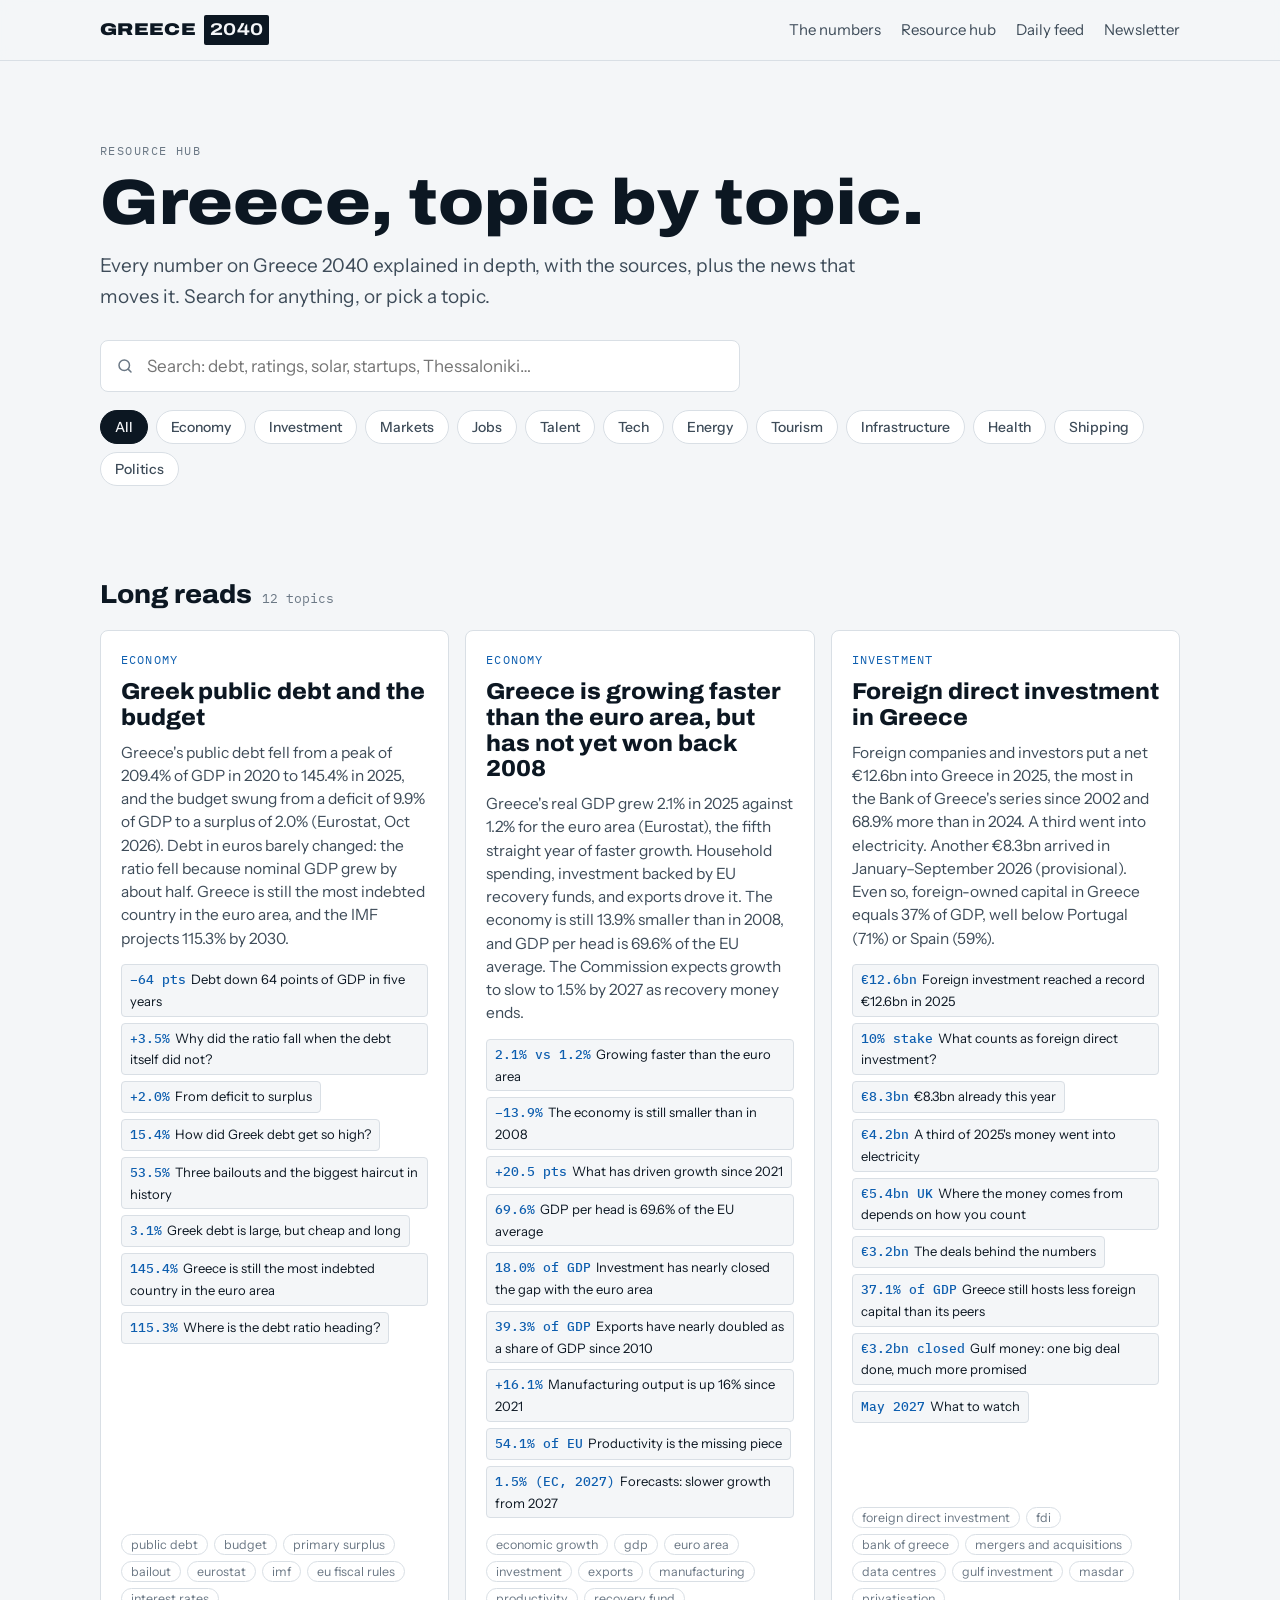
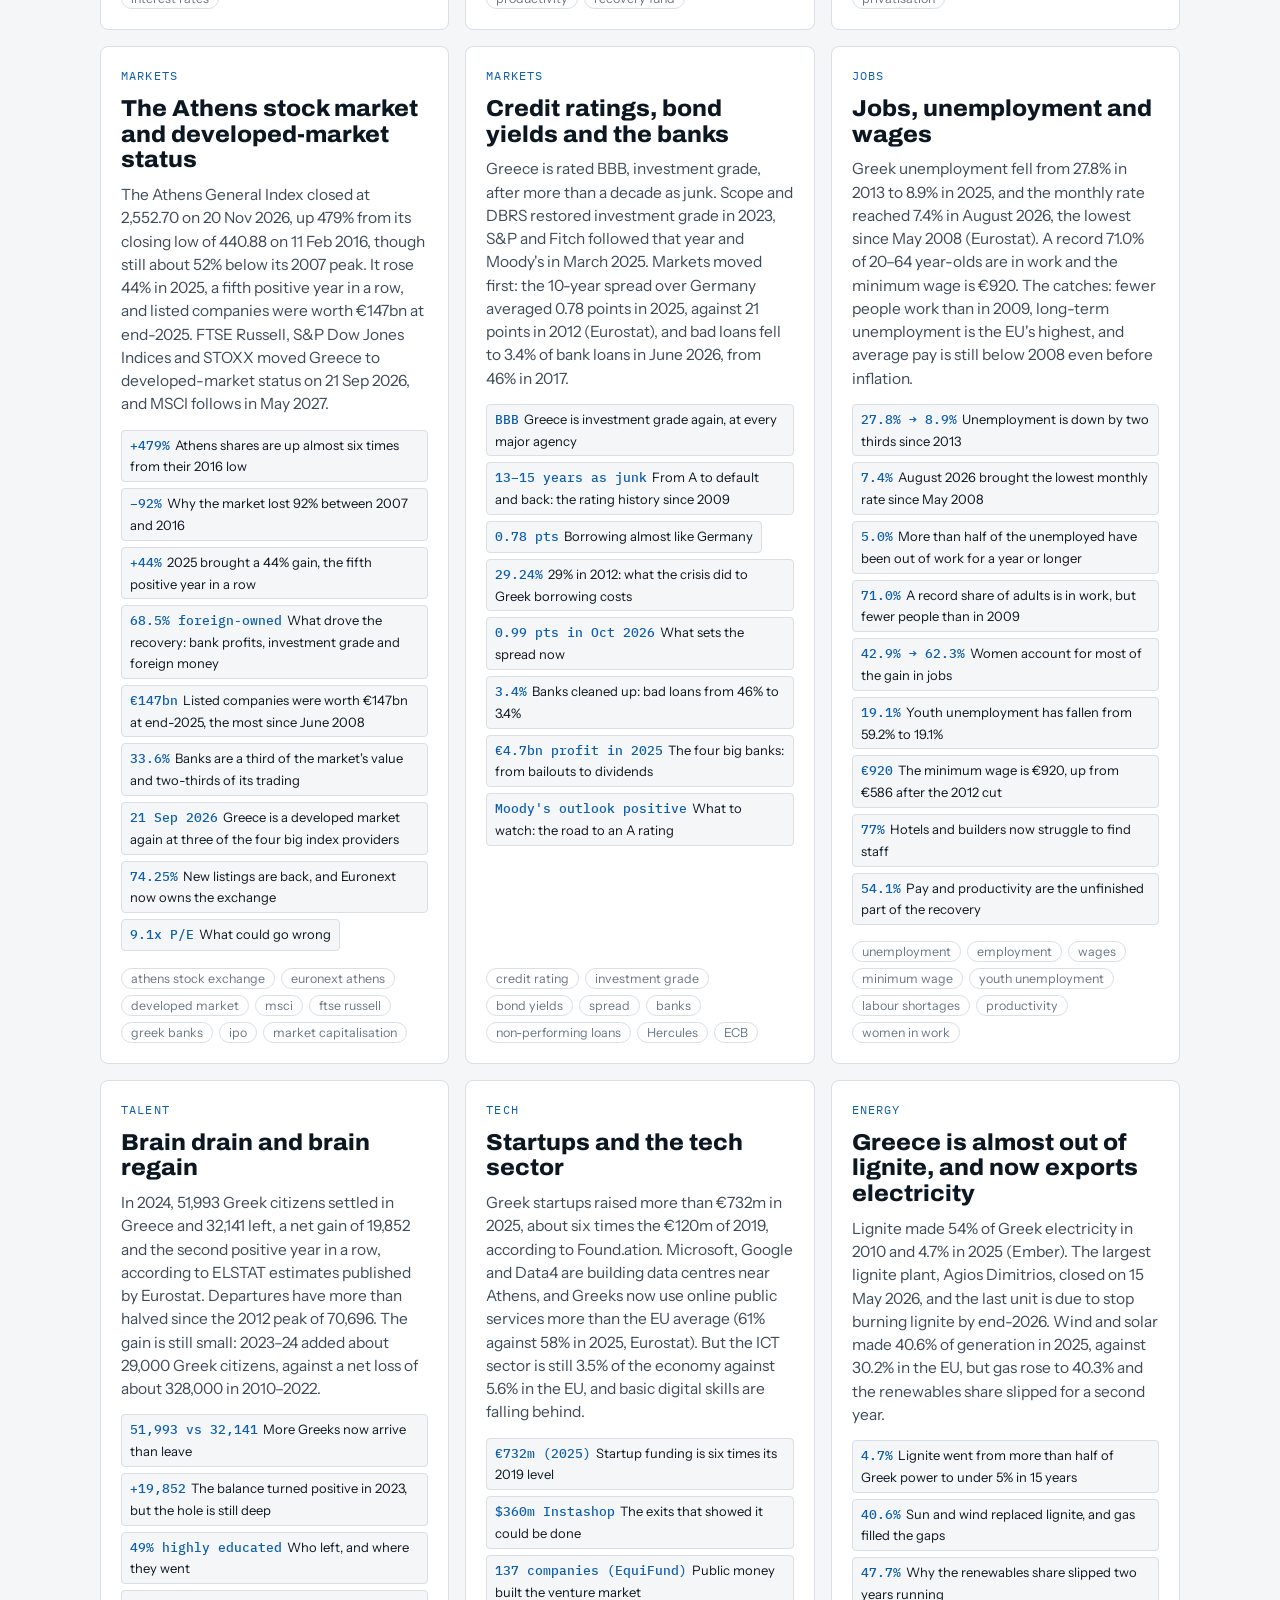
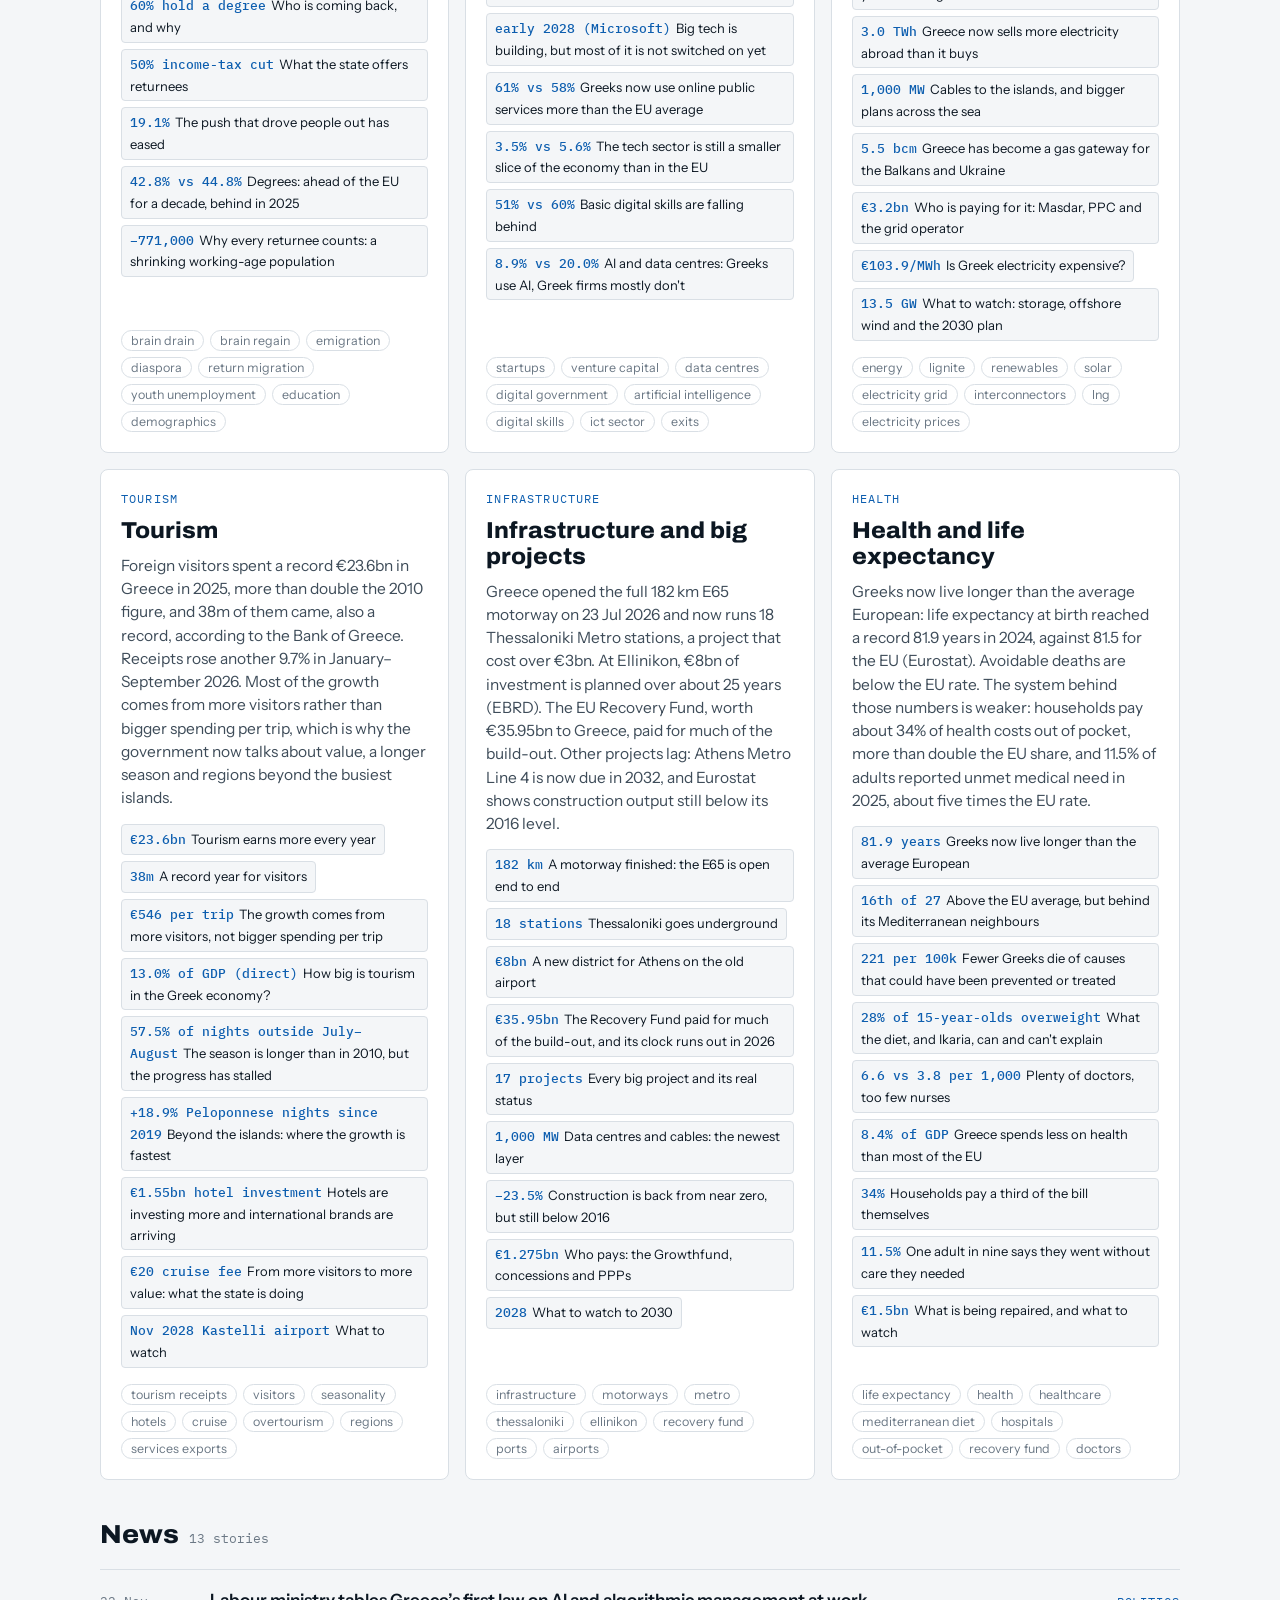
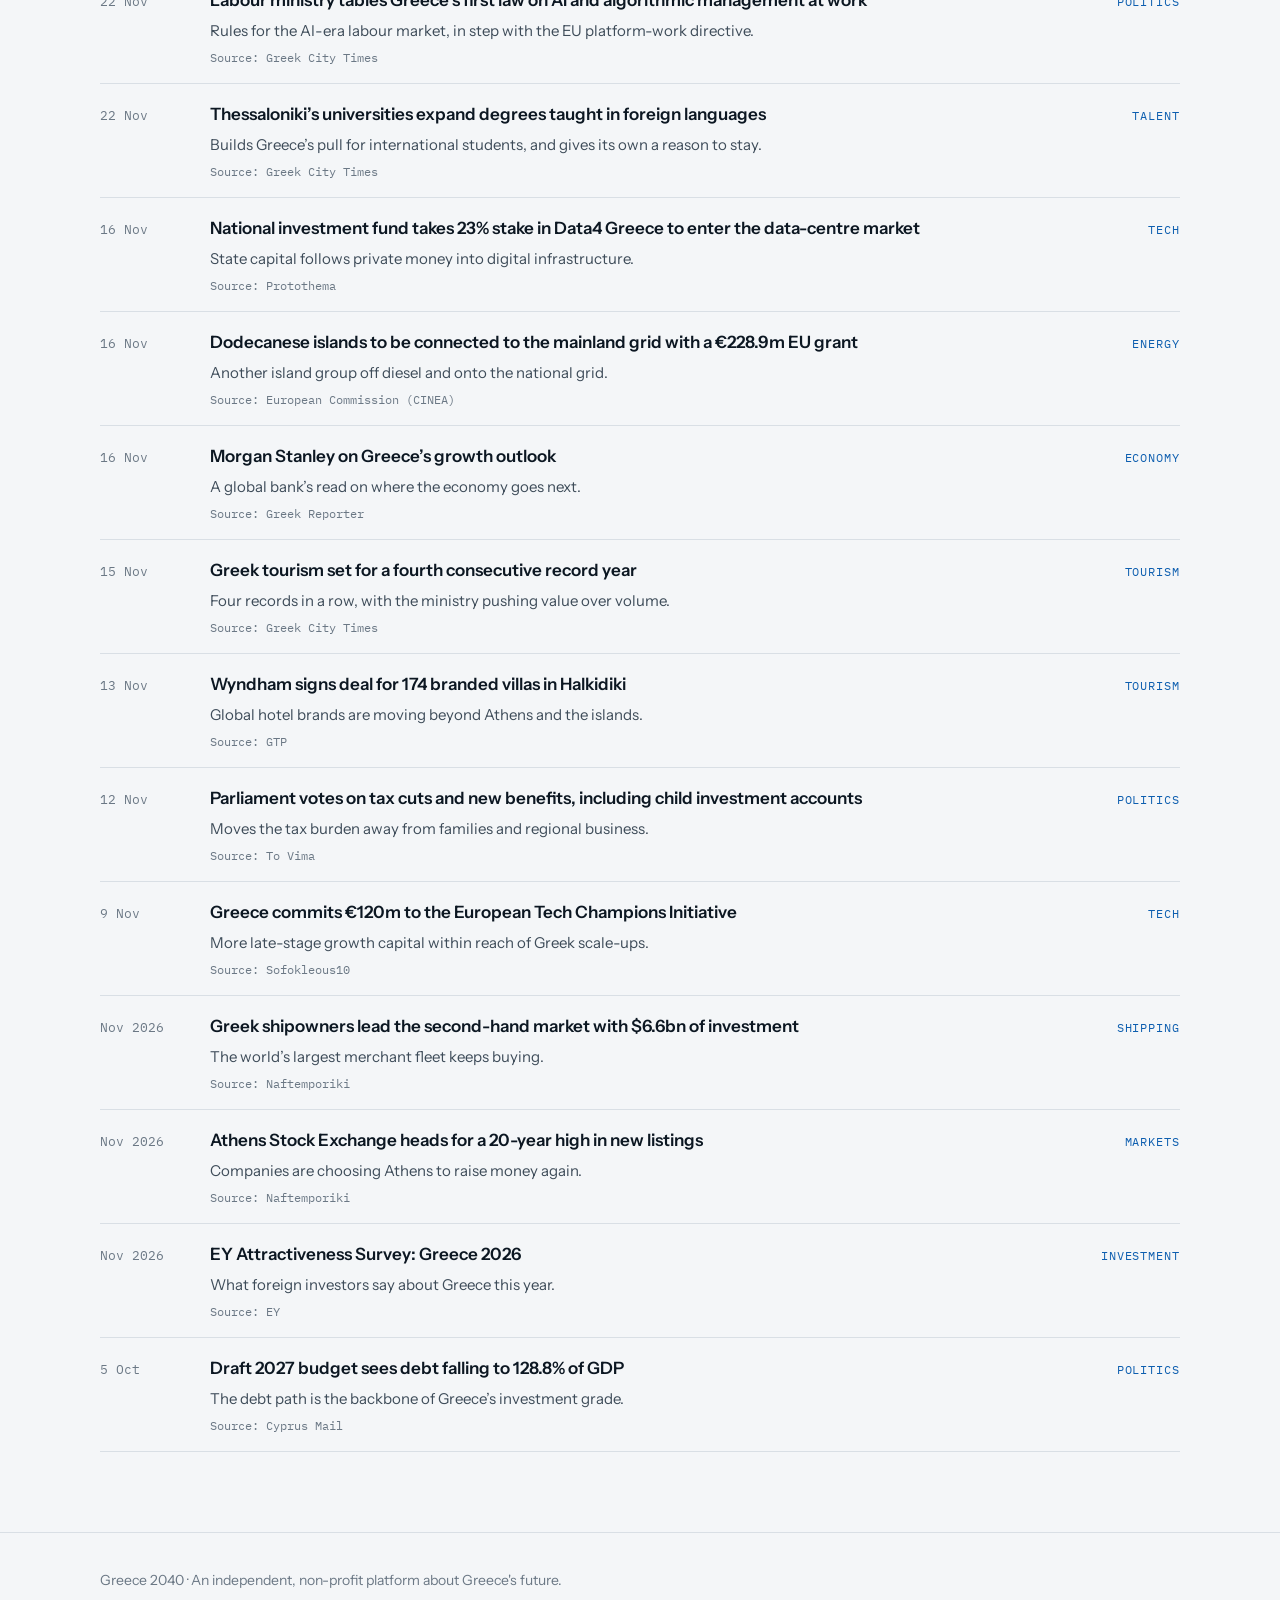
==== commit db35aaca: "Mobile menu on every page, side margins on topic pages, whole chart cards clickable, remove homepage" ====
--- a/hub.html
+++ b/hub.html
@@ -14,7 +14,7 @@
 <link rel="stylesheet" href="https://fonts.googleapis.com/css2?family=Archivo:wdth,wght@62..125,500..900&family=Instrument+Sans:wght@400;500;600;700&family=IBM+Plex+Mono:wght@400;500&display=swap">
 <link rel="stylesheet" href="pillars/style.css">
 <style>
-.hub-head { padding: clamp(40px, 7vw, 80px) 0 10px; }
+.hub-head { padding-top: clamp(40px, 7vw, 80px); padding-bottom: 10px; }
 .hub-head h1 { font-family: var(--f-display); font-stretch: 112%; font-weight: 850; font-size: clamp(36px, 5.4vw, 64px); line-height: 1.02; margin: 10px 0 0; }
 .hub-head p { color: var(--ink-2); font-size: 19px; max-width: 60ch; margin: 16px 0 0; }
 .search { position: relative; margin-top: 28px; max-width: 640px; }
@@ -26,7 +26,7 @@
 .chips button[aria-pressed="true"] { background: var(--ink); color: var(--bg); border-color: var(--ink); }
 .active-tag { margin-top: 14px; font-size: 15px; color: var(--ink-2); display: flex; gap: 10px; align-items: center; flex-wrap: wrap; }
 .active-tag button { font: 500 13.5px var(--f-body); background: var(--accent-soft); color: var(--accent); border: 0; border-radius: 999px; padding: 5px 12px; cursor: pointer; }
-.results { padding: 30px 0 80px; }
+.results { padding-top: 30px; padding-bottom: 80px; }
 .results h2 { font-family: var(--f-display); font-stretch: 106%; font-weight: 800; font-size: 26px; margin: 34px 0 14px; display: flex; align-items: baseline; gap: 10px; }
 .results h2 .count { font-family: var(--f-mono); font-size: 13px; color: var(--muted); font-weight: 400; }
 .pillars { display: grid; grid-template-columns: repeat(auto-fill, minmax(320px, 1fr)); gap: 16px; }
@@ -65,10 +65,12 @@
 <header class="bar">
   <div class="wrap">
     <a class="mark" href="index.html" aria-label="Greece 2040 home">GREECE <b>2040</b></a>
-    <nav aria-label="Site">
+    <button class="menu-btn" type="button" aria-expanded="false" aria-controls="site-nav" onclick="var o=this.closest('.bar').classList.toggle('menu-open');this.setAttribute('aria-expanded',o)"><i></i>Menu</button>
+    <nav id="site-nav" aria-label="Site">
       <a href="index.html#picture">The numbers</a>
       <a href="hub.html" aria-current="page">Resource hub</a>
       <a href="index.html#feed">Daily feed</a>
+      <a href="index.html#signup">Newsletter</a>
     </nav>
   </div>
 </header>
--- a/pillars/style.css
+++ b/pillars/style.css
@@ -30,9 +30,14 @@
 .bar nav { display: flex; gap: 20px; font-size: 15px; }
 .bar nav a { color: var(--ink-2); text-decoration: none; }
 .bar nav a:hover { color: var(--ink); text-decoration: underline; }
+/* Menu button: phones only */
+.menu-btn { display: none; align-items: center; gap: 8px; font: 500 14px var(--f-body); color: var(--ink); background: none; border: 1px solid var(--rule); border-radius: 6px; padding: 8px 12px; cursor: pointer; }
+.menu-btn i, .menu-btn i::before, .menu-btn i::after { display: block; width: 16px; height: 2px; background: currentColor; border-radius: 1px; position: relative; }
+.menu-btn i::before, .menu-btn i::after { content: ""; position: absolute; left: 0; }
+.menu-btn i::before { top: -5px; } .menu-btn i::after { top: 5px; }
 
 /* Pillar header */
-.p-head { padding: clamp(40px, 7vw, 80px) 0 28px; }
+.p-head { padding-top: clamp(40px, 7vw, 80px); padding-bottom: 28px; }
 .p-head .tag { font-family: var(--f-mono); font-size: 12px; letter-spacing: .12em; text-transform: uppercase; color: var(--accent); }
 .p-head h1 { font-family: var(--f-display); font-stretch: 112%; font-weight: 850; font-size: clamp(34px, 5vw, 60px); line-height: 1.02; letter-spacing: -.01em; margin: 12px 0 0; max-width: 20ch; text-wrap: balance; }
 .p-head .answer { font-size: clamp(19px, 2vw, 22px); color: var(--ink-2); max-width: 62ch; margin: 22px 0 0; }
@@ -47,7 +52,7 @@
 .stat-strip .go { font-family: var(--f-mono); font-size: 11.5px; color: var(--accent); margin-top: auto; padding-top: 6px; }
 
 /* Layout: contents rail + article */
-.p-body { display: grid; grid-template-columns: 220px minmax(0, 1fr); gap: 56px; padding: 40px 0 80px; }
+.p-body { display: grid; grid-template-columns: 220px minmax(0, 1fr); gap: 56px; padding-top: 40px; padding-bottom: 80px; }
 .toc { position: sticky; top: 84px; align-self: start; font-size: 14.5px; }
 .toc ol { list-style: none; padding: 0; margin: 10px 0 0; border-left: 1px solid var(--rule); }
 .toc li a { display: block; padding: 6px 0 6px 14px; color: var(--ink-2); text-decoration: none; line-height: 1.35; }
@@ -119,5 +124,9 @@
 @media (max-width: 900px) {
   .p-body { grid-template-columns: minmax(0, 1fr); gap: 20px; }
   .toc { position: static; }
+  .menu-btn { display: inline-flex; }
   .bar nav { display: none; }
+  .bar.menu-open nav { display: flex; flex-direction: column; gap: 0; position: absolute; top: 60px; left: 0; right: 0; background: var(--bg); border-bottom: 1px solid var(--rule); box-shadow: 0 12px 24px rgba(0,0,0,.08); padding: 6px max(20px, env(safe-area-inset-left, 0px)) 14px; }
+  .bar.menu-open nav a { padding: 13px 0; border-bottom: 1px solid var(--rule); font-size: 17px; color: var(--ink); }
+  .bar.menu-open nav a:last-child { border-bottom: 0; }
 }
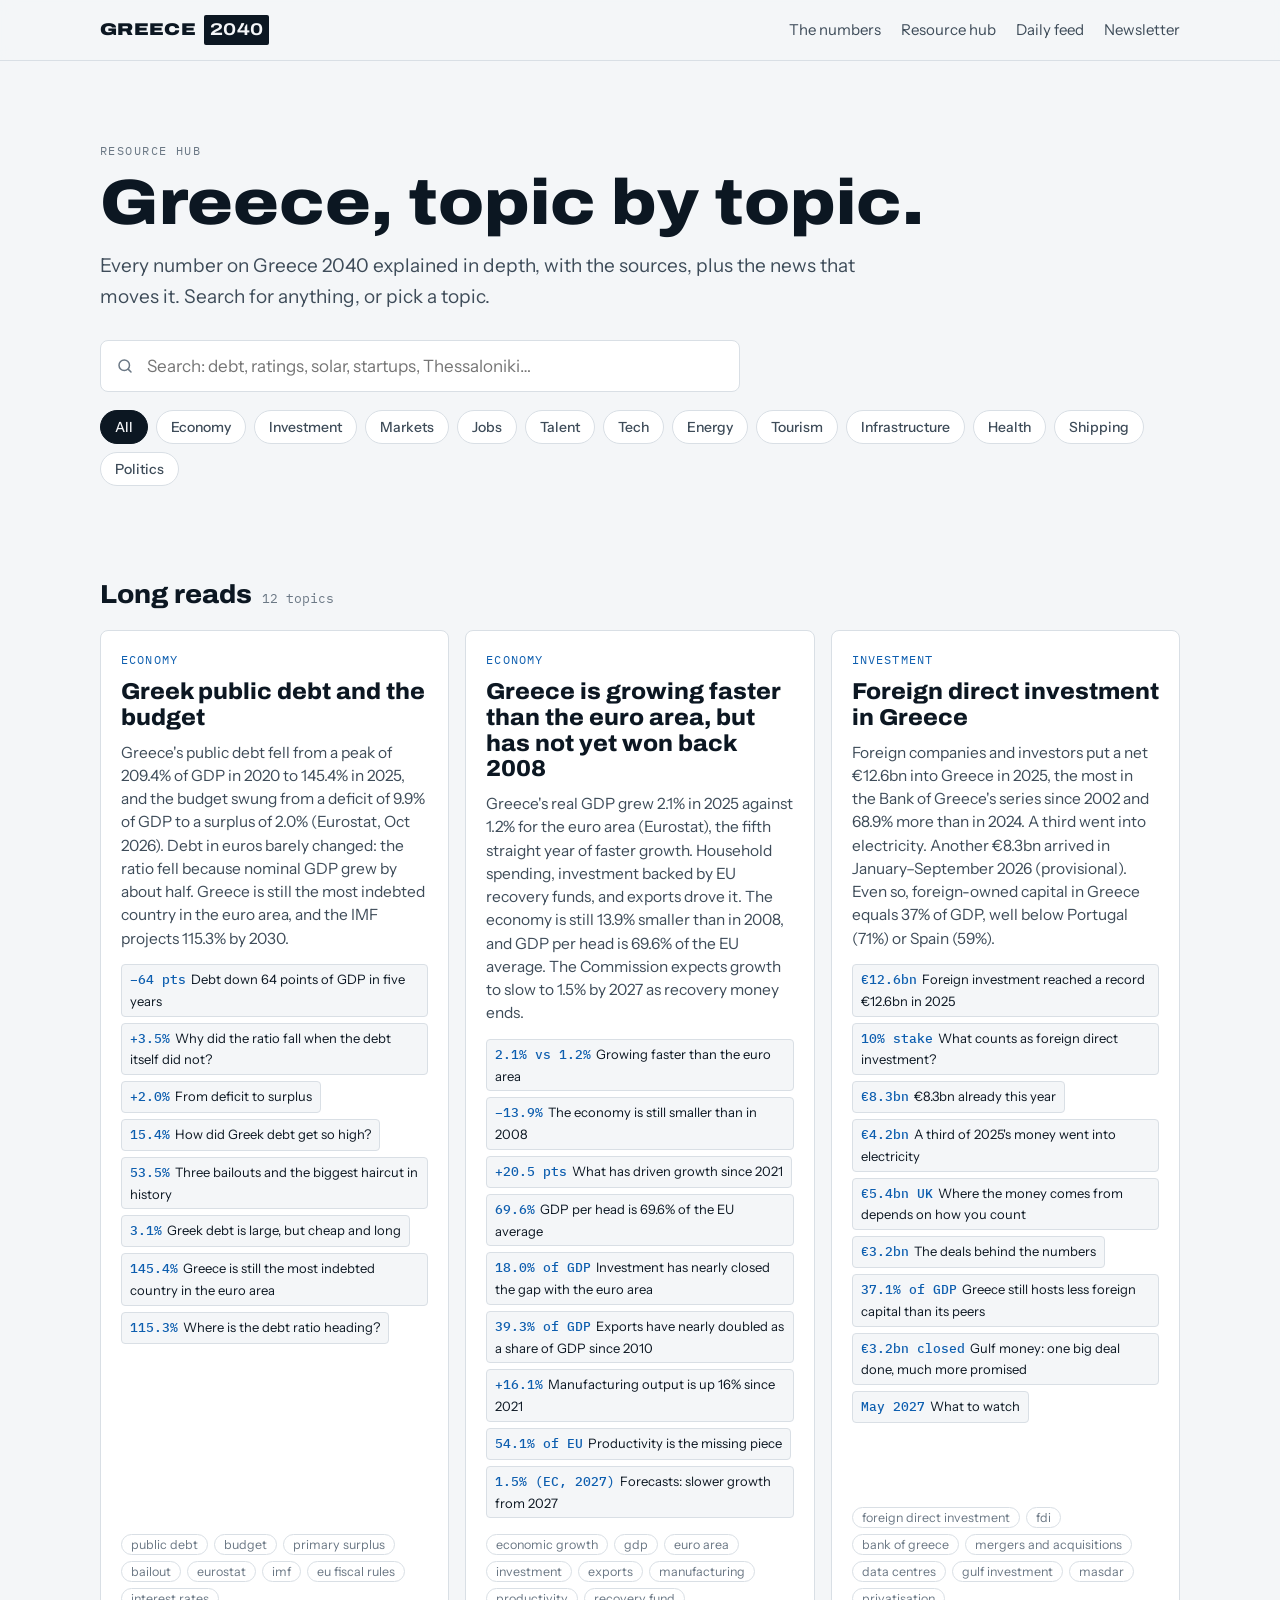
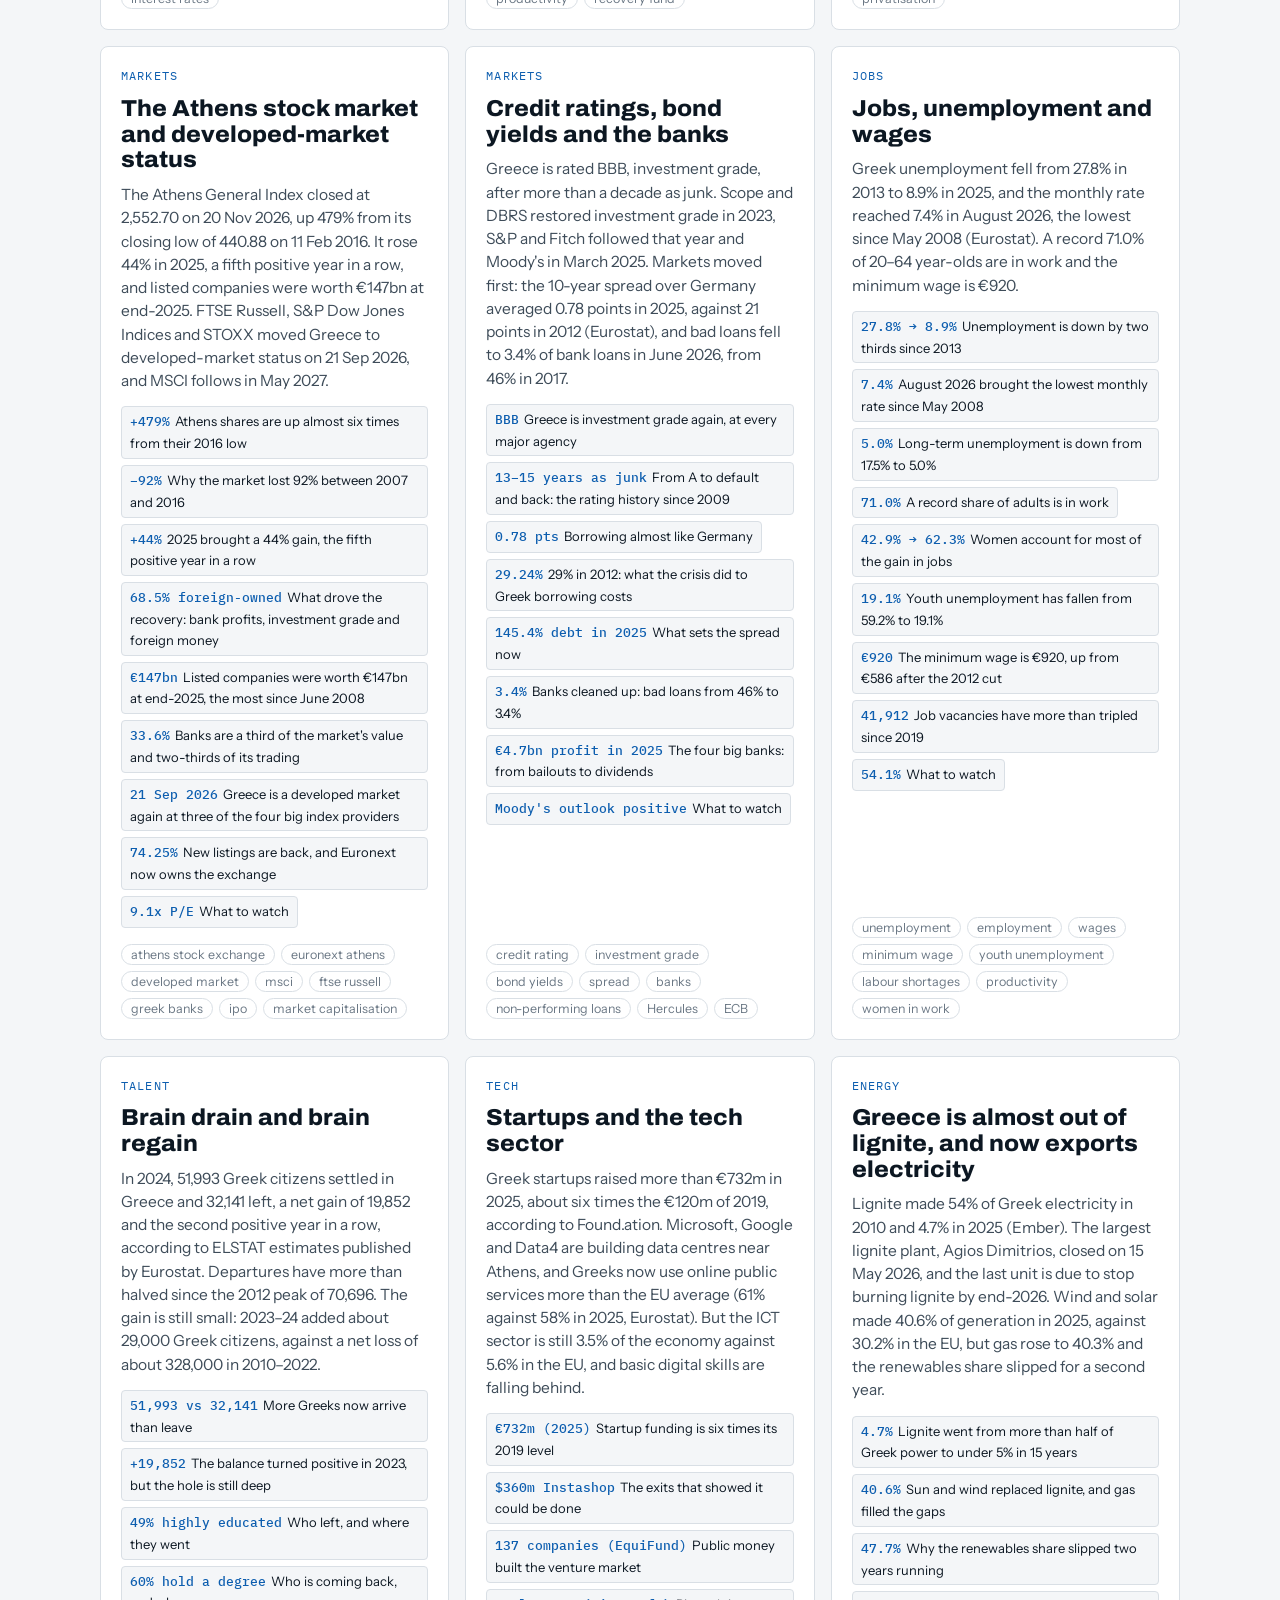
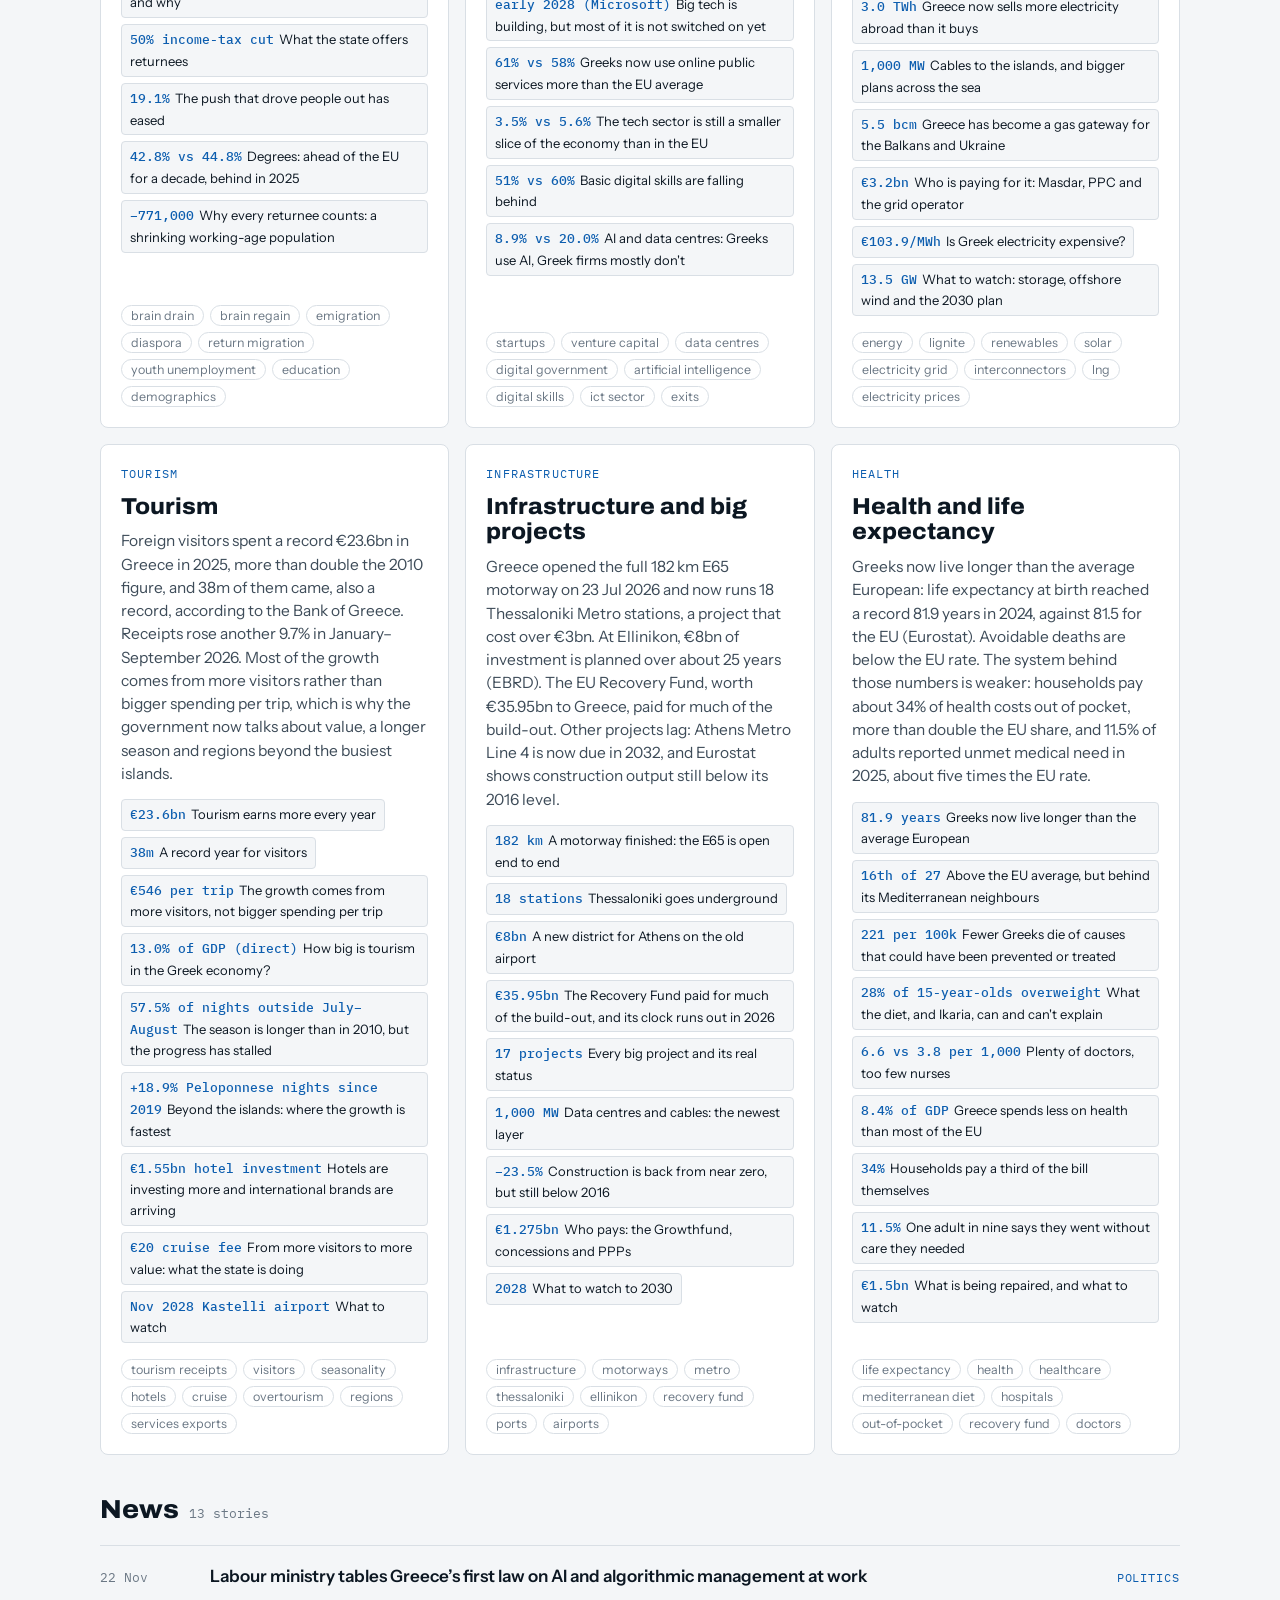
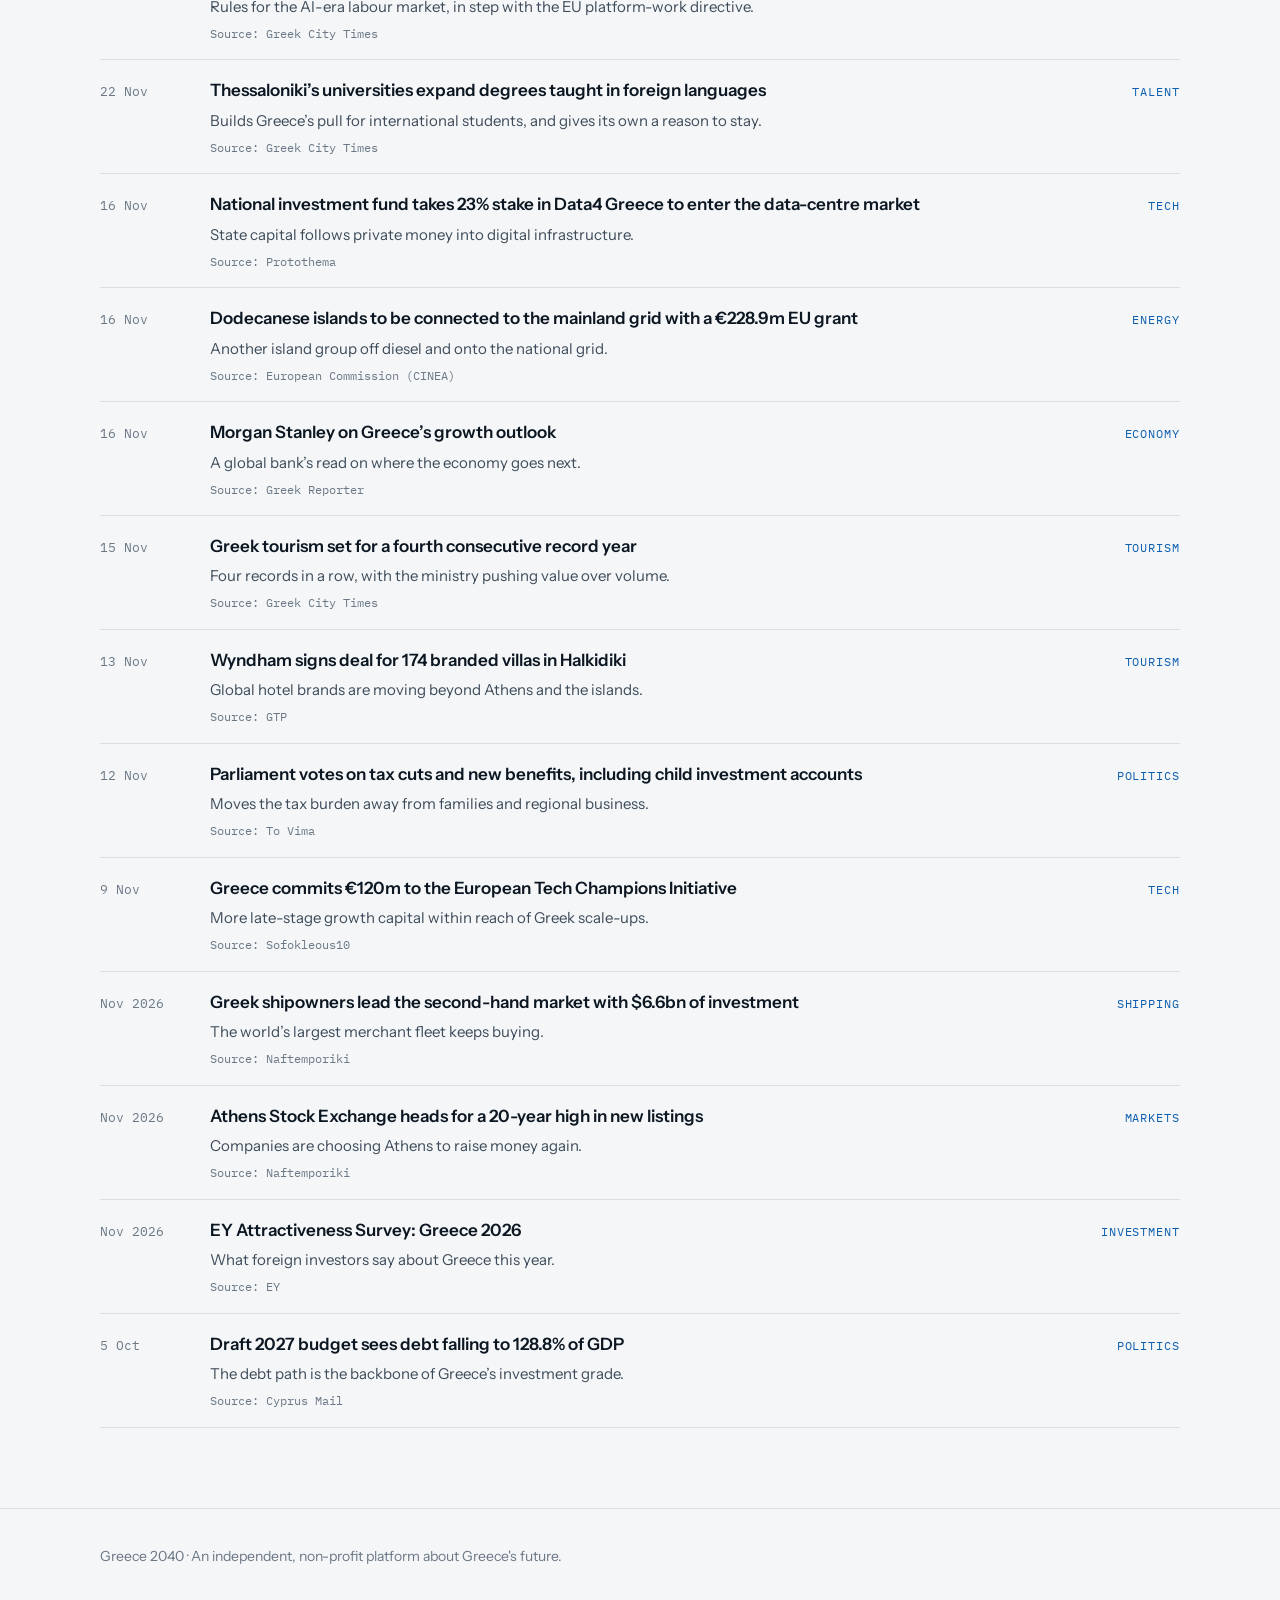
==== commit 34ed8ddf: "Tone pass on stock market, ratings and jobs pages: achievement-first titles, gaps moved to What to w" ====
--- a/hub.html
+++ b/hub.html
@@ -91,7 +91,7 @@
 
   <div class="results" aria-live="polite">
     <h2>Long reads <span class="count" id="pCount"></span></h2>
-    <div class="pillars" id="pillars"><!--BUILD:hub-pillars--><div class="p-card"><span class="tag">Economy</span><h3><a href="pillars/public-finances.html">Greek public debt and the budget</a></h3><p>Greece&#x27;s public debt fell from a peak of 209.4% of GDP in 2020 to 145.4% in 2025, and the budget swung from a deficit of 9.9% of GDP to a surplus of 2.0% (Eurostat, Oct 2026). Debt in euros barely changed: the ratio fell because nominal GDP grew by about half. Greece is still the most indebted country in the euro area, and the IMF projects 115.3% by 2030.</p><div class="nums"><a href="pillars/public-finances.html#debt"><b>−64 pts</b>Debt down 64 points of GDP in five years</a><a href="pillars/public-finances.html#euros"><b>+3.5%</b>Why did the ratio fall when the debt itself did not?</a><a href="pillars/public-finances.html#surplus"><b>+2.0%</b>From deficit to surplus</a><a href="pillars/public-finances.html#crisis"><b>15.4%</b>How did Greek debt get so high?</a><a href="pillars/public-finances.html#bailouts"><b>53.5%</b>Three bailouts and the biggest haircut in history</a><a href="pillars/public-finances.html#structure"><b>3.1%</b>Greek debt is large, but cheap and long</a><a href="pillars/public-finances.html#compare"><b>145.4%</b>Greece is still the most indebted country in the euro area</a><a href="pillars/public-finances.html#forecasts"><b>115.3%</b>Where is the debt ratio heading?</a></div></div><div class="p-card"><span class="tag">Economy</span><h3><a href="pillars/growth.html">Greece is growing faster than the euro area, but has not yet won back 2008</a></h3><p>Greece&#x27;s real GDP grew 2.1% in 2025 against 1.2% for the euro area (Eurostat), the fifth straight year of faster growth. Household spending, investment backed by EU recovery funds, and exports drove it. The economy is still 13.9% smaller than in 2008, and GDP per head is 69.6% of the EU average. The Commission expects growth to slow to 1.5% by 2027 as recovery money ends.</p><div class="nums"><a href="pillars/growth.html#growth"><b>2.1% vs 1.2%</b>Growing faster than the euro area</a><a href="pillars/growth.html#depression"><b>−13.9%</b>The economy is still smaller than in 2008</a><a href="pillars/growth.html#drivers"><b>+20.5 pts</b>What has driven growth since 2021</a><a href="pillars/growth.html#income"><b>69.6%</b>GDP per head is 69.6% of the EU average</a><a href="pillars/growth.html#investment"><b>18.0% of GDP</b>Investment has nearly closed the gap with the euro area</a><a href="pillars/growth.html#exports"><b>39.3% of GDP</b>Exports have nearly doubled as a share of GDP since 2010</a><a href="pillars/growth.html#industry"><b>+16.1%</b>Manufacturing output is up 16% since 2021</a><a href="pillars/growth.html#productivity"><b>54.1% of EU</b>Productivity is the missing piece</a><a href="pillars/growth.html#outlook"><b>1.5% (EC, 2027)</b>Forecasts: slower growth from 2027</a></div></div><div class="p-card"><span class="tag">Investment</span><h3><a href="pillars/investment.html">Foreign direct investment in Greece</a></h3><p>Foreign companies and investors put a net €12.6bn into Greece in 2025, the most in the Bank of Greece&#x27;s series since 2002 and 68.9% more than in 2024. A third went into electricity. Another €8.3bn arrived in January–September 2026 (provisional). Even so, foreign-owned capital in Greece equals 37% of GDP, well below Portugal (71%) or Spain (59%).</p><div class="nums"><a href="pillars/investment.html#fdi-record"><b>€12.6bn</b>Foreign investment reached a record €12.6bn in 2025</a><a href="pillars/investment.html#what-counts"><b>10% stake</b>What counts as foreign direct investment?</a><a href="pillars/investment.html#fdi-2026"><b>€8.3bn</b>€8.3bn already this year</a><a href="pillars/investment.html#sectors"><b>€4.2bn</b>A third of 2025&#x27;s money went into electricity</a><a href="pillars/investment.html#countries"><b>€5.4bn UK</b>Where the money comes from depends on how you count</a><a href="pillars/investment.html#deals"><b>€3.2bn</b>The deals behind the numbers</a><a href="pillars/investment.html#stock"><b>37.1% of GDP</b>Greece still hosts less foreign capital than its peers</a><a href="pillars/investment.html#gulf"><b>€3.2bn closed</b>Gulf money: one big deal done, much more promised</a><a href="pillars/investment.html#watch"><b>May 2027</b>What to watch</a></div></div><div class="p-card"><span class="tag">Markets</span><h3><a href="pillars/stock-market.html">The Athens stock market and developed-market status</a></h3><p>The Athens General Index closed at 2,552.70 on 20 Nov 2026, up 479% from its closing low of 440.88 on 11 Feb 2016, though still about 52% below its 2007 peak. It rose 44% in 2025, a fifth positive year in a row, and listed companies were worth €147bn at end-2025. FTSE Russell, S&amp;P Dow Jones Indices and STOXX moved Greece to developed-market status on 21 Sep 2026, and MSCI follows in May 2027.</p><div class="nums"><a href="pillars/stock-market.html#athex"><b>+479%</b>Athens shares are up almost six times from their 2016 low</a><a href="pillars/stock-market.html#crash"><b>−92%</b>Why the market lost 92% between 2007 and 2016</a><a href="pillars/stock-market.html#five-years-up"><b>+44%</b>2025 brought a 44% gain, the fifth positive year in a row</a><a href="pillars/stock-market.html#drivers"><b>68.5% foreign-owned</b>What drove the recovery: bank profits, investment grade and foreign money</a><a href="pillars/stock-market.html#market-value"><b>€147bn</b>Listed companies were worth €147bn at end-2025, the most since June 2008</a><a href="pillars/stock-market.html#banks-weight"><b>33.6%</b>Banks are a third of the market&#x27;s value and two-thirds of its trading</a><a href="pillars/stock-market.html#developed-market"><b>21 Sep 2026</b>Greece is a developed market again at three of the four big index providers</a><a href="pillars/stock-market.html#listings"><b>74.25%</b>New listings are back, and Euronext now owns the exchange</a><a href="pillars/stock-market.html#risks"><b>9.1x P/E</b>What could go wrong</a></div></div><div class="p-card"><span class="tag">Markets</span><h3><a href="pillars/credit.html">Credit ratings, bond yields and the banks</a></h3><p>Greece is rated BBB, investment grade, after more than a decade as junk. Scope and DBRS restored investment grade in 2023, S&amp;P and Fitch followed that year and Moody&#x27;s in March 2025. Markets moved first: the 10-year spread over Germany averaged 0.78 points in 2025, against 21 points in 2012 (Eurostat), and bad loans fell to 3.4% of bank loans in June 2026, from 46% in 2017.</p><div class="nums"><a href="pillars/credit.html#ratings"><b>BBB</b>Greece is investment grade again, at every major agency</a><a href="pillars/credit.html#rating-timeline"><b>13–15 years as junk</b>From A to default and back: the rating history since 2009</a><a href="pillars/credit.html#bond-spread"><b>0.78 pts</b>Borrowing almost like Germany</a><a href="pillars/credit.html#yield-history"><b>29.24%</b>29% in 2012: what the crisis did to Greek borrowing costs</a><a href="pillars/credit.html#spread-drivers"><b>0.99 pts in Oct 2026</b>What sets the spread now</a><a href="pillars/credit.html#bad-loans"><b>3.4%</b>Banks cleaned up: bad loans from 46% to 3.4%</a><a href="pillars/credit.html#banks"><b>€4.7bn profit in 2025</b>The four big banks: from bailouts to dividends</a><a href="pillars/credit.html#what-to-watch"><b>Moody&#x27;s outlook positive</b>What to watch: the road to an A rating</a></div></div><div class="p-card"><span class="tag">Jobs</span><h3><a href="pillars/jobs.html">Jobs, unemployment and wages</a></h3><p>Greek unemployment fell from 27.8% in 2013 to 8.9% in 2025, and the monthly rate reached 7.4% in August 2026, the lowest since May 2008 (Eurostat). A record 71.0% of 20–64 year-olds are in work and the minimum wage is €920. The catches: fewer people work than in 2009, long-term unemployment is the EU&#x27;s highest, and average pay is still below 2008 even before inflation.</p><div class="nums"><a href="pillars/jobs.html#unemployment"><b>27.8% → 8.9%</b>Unemployment is down by two thirds since 2013</a><a href="pillars/jobs.html#lowest-since-2008"><b>7.4%</b>August 2026 brought the lowest monthly rate since May 2008</a><a href="pillars/jobs.html#long-term"><b>5.0%</b>More than half of the unemployed have been out of work for a year or longer</a><a href="pillars/jobs.html#employment-rate"><b>71.0%</b>A record share of adults is in work, but fewer people than in 2009</a><a href="pillars/jobs.html#women"><b>42.9% → 62.3%</b>Women account for most of the gain in jobs</a><a href="pillars/jobs.html#youth"><b>19.1%</b>Youth unemployment has fallen from 59.2% to 19.1%</a><a href="pillars/jobs.html#minimum-wage"><b>€920</b>The minimum wage is €920, up from €586 after the 2012 cut</a><a href="pillars/jobs.html#shortages"><b>77%</b>Hotels and builders now struggle to find staff</a><a href="pillars/jobs.html#wages-productivity"><b>54.1%</b>Pay and productivity are the unfinished part of the recovery</a></div></div><div class="p-card"><span class="tag">Talent</span><h3><a href="pillars/talent.html">Brain drain and brain regain</a></h3><p>In 2024, 51,993 Greek citizens settled in Greece and 32,141 left, a net gain of 19,852 and the second positive year in a row, according to ELSTAT estimates published by Eurostat. Departures have more than halved since the 2012 peak of 70,696. The gain is still small: 2023–24 added about 29,000 Greek citizens, against a net loss of about 328,000 in 2010–2022.</p><div class="nums"><a href="pillars/talent.html#arrivals-vs-departures"><b>51,993 vs 32,141</b>More Greeks now arrive than leave</a><a href="pillars/talent.html#net-balance"><b>+19,852</b>The balance turned positive in 2023, but the hole is still deep</a><a href="pillars/talent.html#who-left"><b>49% highly educated</b>Who left, and where they went</a><a href="pillars/talent.html#why-return"><b>60% hold a degree</b>Who is coming back, and why</a><a href="pillars/talent.html#incentives"><b>50% income-tax cut</b>What the state offers returnees</a><a href="pillars/talent.html#push-factors"><b>19.1%</b>The push that drove people out has eased</a><a href="pillars/talent.html#education"><b>42.8% vs 44.8%</b>Degrees: ahead of the EU for a decade, behind in 2025</a><a href="pillars/talent.html#demographics"><b>−771,000</b>Why every returnee counts: a shrinking working-age population</a></div></div><div class="p-card"><span class="tag">Tech</span><h3><a href="pillars/tech.html">Startups and the tech sector</a></h3><p>Greek startups raised more than €732m in 2025, about six times the €120m of 2019, according to Found.ation. Microsoft, Google and Data4 are building data centres near Athens, and Greeks now use online public services more than the EU average (61% against 58% in 2025, Eurostat). But the ICT sector is still 3.5% of the economy against 5.6% in the EU, and basic digital skills are falling behind.</p><div class="nums"><a href="pillars/tech.html#startup-funding"><b>€732m (2025)</b>Startup funding is six times its 2019 level</a><a href="pillars/tech.html#exits"><b>$360m Instashop</b>The exits that showed it could be done</a><a href="pillars/tech.html#funding-system"><b>137 companies (EquiFund)</b>Public money built the venture market</a><a href="pillars/tech.html#big-tech"><b>early 2028 (Microsoft)</b>Big tech is building, but most of it is not switched on yet</a><a href="pillars/tech.html#digital-government"><b>61% vs 58%</b>Greeks now use online public services more than the EU average</a><a href="pillars/tech.html#ict-gap"><b>3.5% vs 5.6%</b>The tech sector is still a smaller slice of the economy than in the EU</a><a href="pillars/tech.html#digital-skills"><b>51% vs 60%</b>Basic digital skills are falling behind</a><a href="pillars/tech.html#ai-data-centres"><b>8.9% vs 20.0%</b>AI and data centres: Greeks use AI, Greek firms mostly don&#x27;t</a></div></div><div class="p-card"><span class="tag">Energy</span><h3><a href="pillars/energy.html">Greece is almost out of lignite, and now exports electricity</a></h3><p>Lignite made 54% of Greek electricity in 2010 and 4.7% in 2025 (Ember). The largest lignite plant, Agios Dimitrios, closed on 15 May 2026, and the last unit is due to stop burning lignite by end-2026. Wind and solar made 40.6% of generation in 2025, against 30.2% in the EU, but gas rose to 40.3% and the renewables share slipped for a second year.</p><div class="nums"><a href="pillars/energy.html#lignite"><b>4.7%</b>Lignite went from more than half of Greek power to under 5% in 15 years</a><a href="pillars/energy.html#mix"><b>40.6%</b>Sun and wind replaced lignite, and gas filled the gaps</a><a href="pillars/energy.html#renewables-slip"><b>47.7%</b>Why the renewables share slipped two years running</a><a href="pillars/energy.html#exports"><b>3.0 TWh</b>Greece now sells more electricity abroad than it buys</a><a href="pillars/energy.html#interconnections"><b>1,000 MW</b>Cables to the islands, and bigger plans across the sea</a><a href="pillars/energy.html#gas"><b>5.5 bcm</b>Greece has become a gas gateway for the Balkans and Ukraine</a><a href="pillars/energy.html#investors"><b>€3.2bn</b>Who is paying for it: Masdar, PPC and the grid operator</a><a href="pillars/energy.html#prices"><b>€103.9/MWh</b>Is Greek electricity expensive?</a><a href="pillars/energy.html#watch"><b>13.5 GW</b>What to watch: storage, offshore wind and the 2030 plan</a></div></div><div class="p-card"><span class="tag">Tourism</span><h3><a href="pillars/tourism.html">Tourism</a></h3><p>Foreign visitors spent a record €23.6bn in Greece in 2025, more than double the 2010 figure, and 38m of them came, also a record, according to the Bank of Greece. Receipts rose another 9.7% in January–September 2026. Most of the growth comes from more visitors rather than bigger spending per trip, which is why the government now talks about value, a longer season and regions beyond the busiest islands.</p><div class="nums"><a href="pillars/tourism.html#receipts"><b>€23.6bn</b>Tourism earns more every year</a><a href="pillars/tourism.html#visitors"><b>38m</b>A record year for visitors</a><a href="pillars/tourism.html#spending"><b>€546 per trip</b>The growth comes from more visitors, not bigger spending per trip</a><a href="pillars/tourism.html#economy"><b>13.0% of GDP (direct)</b>How big is tourism in the Greek economy?</a><a href="pillars/tourism.html#season"><b>57.5% of nights outside July–August</b>The season is longer than in 2010, but the progress has stalled</a><a href="pillars/tourism.html#regions"><b>+18.9% Peloponnese nights since 2019</b>Beyond the islands: where the growth is fastest</a><a href="pillars/tourism.html#hotels"><b>€1.55bn hotel investment</b>Hotels are investing more and international brands are arriving</a><a href="pillars/tourism.html#policy"><b>€20 cruise fee</b>From more visitors to more value: what the state is doing</a><a href="pillars/tourism.html#watch"><b>Nov 2028 Kastelli airport</b>What to watch</a></div></div><div class="p-card"><span class="tag">Infrastructure</span><h3><a href="pillars/infrastructure.html">Infrastructure and big projects</a></h3><p>Greece opened the full 182 km E65 motorway on 23 Jul 2026 and now runs 18 Thessaloniki Metro stations, a project that cost over €3bn. At Ellinikon, €8bn of investment is planned over about 25 years (EBRD). The EU Recovery Fund, worth €35.95bn to Greece, paid for much of the build-out. Other projects lag: Athens Metro Line 4 is now due in 2032, and Eurostat shows construction output still below its 2016 level.</p><div class="nums"><a href="pillars/infrastructure.html#e65"><b>182 km</b>A motorway finished: the E65 is open end to end</a><a href="pillars/infrastructure.html#thessaloniki-metro"><b>18 stations</b>Thessaloniki goes underground</a><a href="pillars/infrastructure.html#ellinikon"><b>€8bn</b>A new district for Athens on the old airport</a><a href="pillars/infrastructure.html#recovery-fund"><b>€35.95bn</b>The Recovery Fund paid for much of the build-out, and its clock runs out in 2026</a><a href="pillars/infrastructure.html#pipeline"><b>17 projects</b>Every big project and its real status</a><a href="pillars/infrastructure.html#digital"><b>1,000 MW</b>Data centres and cables: the newest layer</a><a href="pillars/infrastructure.html#construction"><b>−23.5%</b>Construction is back from near zero, but still below 2016</a><a href="pillars/infrastructure.html#funding"><b>€1.275bn</b>Who pays: the Growthfund, concessions and PPPs</a><a href="pillars/infrastructure.html#watch"><b>2028</b>What to watch to 2030</a></div></div><div class="p-card"><span class="tag">Health</span><h3><a href="pillars/health.html">Health and life expectancy</a></h3><p>Greeks now live longer than the average European: life expectancy at birth reached a record 81.9 years in 2024, against 81.5 for the EU (Eurostat). Avoidable deaths are below the EU rate. The system behind those numbers is weaker: households pay about 34% of health costs out of pocket, more than double the EU share, and 11.5% of adults reported unmet medical need in 2025, about five times the EU rate.</p><div class="nums"><a href="pillars/health.html#life-expectancy"><b>81.9 years</b>Greeks now live longer than the average European</a><a href="pillars/health.html#eu-ranking"><b>16th of 27</b>Above the EU average, but behind its Mediterranean neighbours</a><a href="pillars/health.html#avoidable-deaths"><b>221 per 100k</b>Fewer Greeks die of causes that could have been prevented or treated</a><a href="pillars/health.html#mediterranean-diet"><b>28% of 15-year-olds overweight</b>What the diet, and Ikaria, can and can&#x27;t explain</a><a href="pillars/health.html#doctors-and-nurses"><b>6.6 vs 3.8 per 1,000</b>Plenty of doctors, too few nurses</a><a href="pillars/health.html#spending"><b>8.4% of GDP</b>Greece spends less on health than most of the EU</a><a href="pillars/health.html#out-of-pocket"><b>34%</b>Households pay a third of the bill themselves</a><a href="pillars/health.html#unmet-need"><b>11.5%</b>One adult in nine says they went without care they needed</a><a href="pillars/health.html#reforms"><b>€1.5bn</b>What is being repaired, and what to watch</a></div></div><!--/BUILD:hub-pillars--></div>
+    <div class="pillars" id="pillars"><!--BUILD:hub-pillars--><div class="p-card"><span class="tag">Economy</span><h3><a href="pillars/public-finances.html">Greek public debt and the budget</a></h3><p>Greece&#x27;s public debt fell from a peak of 209.4% of GDP in 2020 to 145.4% in 2025, and the budget swung from a deficit of 9.9% of GDP to a surplus of 2.0% (Eurostat, Oct 2026). Debt in euros barely changed: the ratio fell because nominal GDP grew by about half. Greece is still the most indebted country in the euro area, and the IMF projects 115.3% by 2030.</p><div class="nums"><a href="pillars/public-finances.html#debt"><b>−64 pts</b>Debt down 64 points of GDP in five years</a><a href="pillars/public-finances.html#euros"><b>+3.5%</b>Why did the ratio fall when the debt itself did not?</a><a href="pillars/public-finances.html#surplus"><b>+2.0%</b>From deficit to surplus</a><a href="pillars/public-finances.html#crisis"><b>15.4%</b>How did Greek debt get so high?</a><a href="pillars/public-finances.html#bailouts"><b>53.5%</b>Three bailouts and the biggest haircut in history</a><a href="pillars/public-finances.html#structure"><b>3.1%</b>Greek debt is large, but cheap and long</a><a href="pillars/public-finances.html#compare"><b>145.4%</b>Greece is still the most indebted country in the euro area</a><a href="pillars/public-finances.html#forecasts"><b>115.3%</b>Where is the debt ratio heading?</a></div></div><div class="p-card"><span class="tag">Economy</span><h3><a href="pillars/growth.html">Greece is growing faster than the euro area, but has not yet won back 2008</a></h3><p>Greece&#x27;s real GDP grew 2.1% in 2025 against 1.2% for the euro area (Eurostat), the fifth straight year of faster growth. Household spending, investment backed by EU recovery funds, and exports drove it. The economy is still 13.9% smaller than in 2008, and GDP per head is 69.6% of the EU average. The Commission expects growth to slow to 1.5% by 2027 as recovery money ends.</p><div class="nums"><a href="pillars/growth.html#growth"><b>2.1% vs 1.2%</b>Growing faster than the euro area</a><a href="pillars/growth.html#depression"><b>−13.9%</b>The economy is still smaller than in 2008</a><a href="pillars/growth.html#drivers"><b>+20.5 pts</b>What has driven growth since 2021</a><a href="pillars/growth.html#income"><b>69.6%</b>GDP per head is 69.6% of the EU average</a><a href="pillars/growth.html#investment"><b>18.0% of GDP</b>Investment has nearly closed the gap with the euro area</a><a href="pillars/growth.html#exports"><b>39.3% of GDP</b>Exports have nearly doubled as a share of GDP since 2010</a><a href="pillars/growth.html#industry"><b>+16.1%</b>Manufacturing output is up 16% since 2021</a><a href="pillars/growth.html#productivity"><b>54.1% of EU</b>Productivity is the missing piece</a><a href="pillars/growth.html#outlook"><b>1.5% (EC, 2027)</b>Forecasts: slower growth from 2027</a></div></div><div class="p-card"><span class="tag">Investment</span><h3><a href="pillars/investment.html">Foreign direct investment in Greece</a></h3><p>Foreign companies and investors put a net €12.6bn into Greece in 2025, the most in the Bank of Greece&#x27;s series since 2002 and 68.9% more than in 2024. A third went into electricity. Another €8.3bn arrived in January–September 2026 (provisional). Even so, foreign-owned capital in Greece equals 37% of GDP, well below Portugal (71%) or Spain (59%).</p><div class="nums"><a href="pillars/investment.html#fdi-record"><b>€12.6bn</b>Foreign investment reached a record €12.6bn in 2025</a><a href="pillars/investment.html#what-counts"><b>10% stake</b>What counts as foreign direct investment?</a><a href="pillars/investment.html#fdi-2026"><b>€8.3bn</b>€8.3bn already this year</a><a href="pillars/investment.html#sectors"><b>€4.2bn</b>A third of 2025&#x27;s money went into electricity</a><a href="pillars/investment.html#countries"><b>€5.4bn UK</b>Where the money comes from depends on how you count</a><a href="pillars/investment.html#deals"><b>€3.2bn</b>The deals behind the numbers</a><a href="pillars/investment.html#stock"><b>37.1% of GDP</b>Greece still hosts less foreign capital than its peers</a><a href="pillars/investment.html#gulf"><b>€3.2bn closed</b>Gulf money: one big deal done, much more promised</a><a href="pillars/investment.html#watch"><b>May 2027</b>What to watch</a></div></div><div class="p-card"><span class="tag">Markets</span><h3><a href="pillars/stock-market.html">The Athens stock market and developed-market status</a></h3><p>The Athens General Index closed at 2,552.70 on 20 Nov 2026, up 479% from its closing low of 440.88 on 11 Feb 2016. It rose 44% in 2025, a fifth positive year in a row, and listed companies were worth €147bn at end-2025. FTSE Russell, S&amp;P Dow Jones Indices and STOXX moved Greece to developed-market status on 21 Sep 2026, and MSCI follows in May 2027.</p><div class="nums"><a href="pillars/stock-market.html#athex"><b>+479%</b>Athens shares are up almost six times from their 2016 low</a><a href="pillars/stock-market.html#crash"><b>−92%</b>Why the market lost 92% between 2007 and 2016</a><a href="pillars/stock-market.html#five-years-up"><b>+44%</b>2025 brought a 44% gain, the fifth positive year in a row</a><a href="pillars/stock-market.html#drivers"><b>68.5% foreign-owned</b>What drove the recovery: bank profits, investment grade and foreign money</a><a href="pillars/stock-market.html#market-value"><b>€147bn</b>Listed companies were worth €147bn at end-2025, the most since June 2008</a><a href="pillars/stock-market.html#banks-weight"><b>33.6%</b>Banks are a third of the market&#x27;s value and two-thirds of its trading</a><a href="pillars/stock-market.html#developed-market"><b>21 Sep 2026</b>Greece is a developed market again at three of the four big index providers</a><a href="pillars/stock-market.html#listings"><b>74.25%</b>New listings are back, and Euronext now owns the exchange</a><a href="pillars/stock-market.html#risks"><b>9.1x P/E</b>What to watch</a></div></div><div class="p-card"><span class="tag">Markets</span><h3><a href="pillars/credit.html">Credit ratings, bond yields and the banks</a></h3><p>Greece is rated BBB, investment grade, after more than a decade as junk. Scope and DBRS restored investment grade in 2023, S&amp;P and Fitch followed that year and Moody&#x27;s in March 2025. Markets moved first: the 10-year spread over Germany averaged 0.78 points in 2025, against 21 points in 2012 (Eurostat), and bad loans fell to 3.4% of bank loans in June 2026, from 46% in 2017.</p><div class="nums"><a href="pillars/credit.html#ratings"><b>BBB</b>Greece is investment grade again, at every major agency</a><a href="pillars/credit.html#rating-timeline"><b>13–15 years as junk</b>From A to default and back: the rating history since 2009</a><a href="pillars/credit.html#bond-spread"><b>0.78 pts</b>Borrowing almost like Germany</a><a href="pillars/credit.html#yield-history"><b>29.24%</b>29% in 2012: what the crisis did to Greek borrowing costs</a><a href="pillars/credit.html#spread-drivers"><b>145.4% debt in 2025</b>What sets the spread now</a><a href="pillars/credit.html#bad-loans"><b>3.4%</b>Banks cleaned up: bad loans from 46% to 3.4%</a><a href="pillars/credit.html#banks"><b>€4.7bn profit in 2025</b>The four big banks: from bailouts to dividends</a><a href="pillars/credit.html#what-to-watch"><b>Moody&#x27;s outlook positive</b>What to watch</a></div></div><div class="p-card"><span class="tag">Jobs</span><h3><a href="pillars/jobs.html">Jobs, unemployment and wages</a></h3><p>Greek unemployment fell from 27.8% in 2013 to 8.9% in 2025, and the monthly rate reached 7.4% in August 2026, the lowest since May 2008 (Eurostat). A record 71.0% of 20–64 year-olds are in work and the minimum wage is €920.</p><div class="nums"><a href="pillars/jobs.html#unemployment"><b>27.8% → 8.9%</b>Unemployment is down by two thirds since 2013</a><a href="pillars/jobs.html#lowest-since-2008"><b>7.4%</b>August 2026 brought the lowest monthly rate since May 2008</a><a href="pillars/jobs.html#long-term"><b>5.0%</b>Long-term unemployment is down from 17.5% to 5.0%</a><a href="pillars/jobs.html#employment-rate"><b>71.0%</b>A record share of adults is in work</a><a href="pillars/jobs.html#women"><b>42.9% → 62.3%</b>Women account for most of the gain in jobs</a><a href="pillars/jobs.html#youth"><b>19.1%</b>Youth unemployment has fallen from 59.2% to 19.1%</a><a href="pillars/jobs.html#minimum-wage"><b>€920</b>The minimum wage is €920, up from €586 after the 2012 cut</a><a href="pillars/jobs.html#shortages"><b>41,912</b>Job vacancies have more than tripled since 2019</a><a href="pillars/jobs.html#wages-productivity"><b>54.1%</b>What to watch</a></div></div><div class="p-card"><span class="tag">Talent</span><h3><a href="pillars/talent.html">Brain drain and brain regain</a></h3><p>In 2024, 51,993 Greek citizens settled in Greece and 32,141 left, a net gain of 19,852 and the second positive year in a row, according to ELSTAT estimates published by Eurostat. Departures have more than halved since the 2012 peak of 70,696. The gain is still small: 2023–24 added about 29,000 Greek citizens, against a net loss of about 328,000 in 2010–2022.</p><div class="nums"><a href="pillars/talent.html#arrivals-vs-departures"><b>51,993 vs 32,141</b>More Greeks now arrive than leave</a><a href="pillars/talent.html#net-balance"><b>+19,852</b>The balance turned positive in 2023, but the hole is still deep</a><a href="pillars/talent.html#who-left"><b>49% highly educated</b>Who left, and where they went</a><a href="pillars/talent.html#why-return"><b>60% hold a degree</b>Who is coming back, and why</a><a href="pillars/talent.html#incentives"><b>50% income-tax cut</b>What the state offers returnees</a><a href="pillars/talent.html#push-factors"><b>19.1%</b>The push that drove people out has eased</a><a href="pillars/talent.html#education"><b>42.8% vs 44.8%</b>Degrees: ahead of the EU for a decade, behind in 2025</a><a href="pillars/talent.html#demographics"><b>−771,000</b>Why every returnee counts: a shrinking working-age population</a></div></div><div class="p-card"><span class="tag">Tech</span><h3><a href="pillars/tech.html">Startups and the tech sector</a></h3><p>Greek startups raised more than €732m in 2025, about six times the €120m of 2019, according to Found.ation. Microsoft, Google and Data4 are building data centres near Athens, and Greeks now use online public services more than the EU average (61% against 58% in 2025, Eurostat). But the ICT sector is still 3.5% of the economy against 5.6% in the EU, and basic digital skills are falling behind.</p><div class="nums"><a href="pillars/tech.html#startup-funding"><b>€732m (2025)</b>Startup funding is six times its 2019 level</a><a href="pillars/tech.html#exits"><b>$360m Instashop</b>The exits that showed it could be done</a><a href="pillars/tech.html#funding-system"><b>137 companies (EquiFund)</b>Public money built the venture market</a><a href="pillars/tech.html#big-tech"><b>early 2028 (Microsoft)</b>Big tech is building, but most of it is not switched on yet</a><a href="pillars/tech.html#digital-government"><b>61% vs 58%</b>Greeks now use online public services more than the EU average</a><a href="pillars/tech.html#ict-gap"><b>3.5% vs 5.6%</b>The tech sector is still a smaller slice of the economy than in the EU</a><a href="pillars/tech.html#digital-skills"><b>51% vs 60%</b>Basic digital skills are falling behind</a><a href="pillars/tech.html#ai-data-centres"><b>8.9% vs 20.0%</b>AI and data centres: Greeks use AI, Greek firms mostly don&#x27;t</a></div></div><div class="p-card"><span class="tag">Energy</span><h3><a href="pillars/energy.html">Greece is almost out of lignite, and now exports electricity</a></h3><p>Lignite made 54% of Greek electricity in 2010 and 4.7% in 2025 (Ember). The largest lignite plant, Agios Dimitrios, closed on 15 May 2026, and the last unit is due to stop burning lignite by end-2026. Wind and solar made 40.6% of generation in 2025, against 30.2% in the EU, but gas rose to 40.3% and the renewables share slipped for a second year.</p><div class="nums"><a href="pillars/energy.html#lignite"><b>4.7%</b>Lignite went from more than half of Greek power to under 5% in 15 years</a><a href="pillars/energy.html#mix"><b>40.6%</b>Sun and wind replaced lignite, and gas filled the gaps</a><a href="pillars/energy.html#renewables-slip"><b>47.7%</b>Why the renewables share slipped two years running</a><a href="pillars/energy.html#exports"><b>3.0 TWh</b>Greece now sells more electricity abroad than it buys</a><a href="pillars/energy.html#interconnections"><b>1,000 MW</b>Cables to the islands, and bigger plans across the sea</a><a href="pillars/energy.html#gas"><b>5.5 bcm</b>Greece has become a gas gateway for the Balkans and Ukraine</a><a href="pillars/energy.html#investors"><b>€3.2bn</b>Who is paying for it: Masdar, PPC and the grid operator</a><a href="pillars/energy.html#prices"><b>€103.9/MWh</b>Is Greek electricity expensive?</a><a href="pillars/energy.html#watch"><b>13.5 GW</b>What to watch: storage, offshore wind and the 2030 plan</a></div></div><div class="p-card"><span class="tag">Tourism</span><h3><a href="pillars/tourism.html">Tourism</a></h3><p>Foreign visitors spent a record €23.6bn in Greece in 2025, more than double the 2010 figure, and 38m of them came, also a record, according to the Bank of Greece. Receipts rose another 9.7% in January–September 2026. Most of the growth comes from more visitors rather than bigger spending per trip, which is why the government now talks about value, a longer season and regions beyond the busiest islands.</p><div class="nums"><a href="pillars/tourism.html#receipts"><b>€23.6bn</b>Tourism earns more every year</a><a href="pillars/tourism.html#visitors"><b>38m</b>A record year for visitors</a><a href="pillars/tourism.html#spending"><b>€546 per trip</b>The growth comes from more visitors, not bigger spending per trip</a><a href="pillars/tourism.html#economy"><b>13.0% of GDP (direct)</b>How big is tourism in the Greek economy?</a><a href="pillars/tourism.html#season"><b>57.5% of nights outside July–August</b>The season is longer than in 2010, but the progress has stalled</a><a href="pillars/tourism.html#regions"><b>+18.9% Peloponnese nights since 2019</b>Beyond the islands: where the growth is fastest</a><a href="pillars/tourism.html#hotels"><b>€1.55bn hotel investment</b>Hotels are investing more and international brands are arriving</a><a href="pillars/tourism.html#policy"><b>€20 cruise fee</b>From more visitors to more value: what the state is doing</a><a href="pillars/tourism.html#watch"><b>Nov 2028 Kastelli airport</b>What to watch</a></div></div><div class="p-card"><span class="tag">Infrastructure</span><h3><a href="pillars/infrastructure.html">Infrastructure and big projects</a></h3><p>Greece opened the full 182 km E65 motorway on 23 Jul 2026 and now runs 18 Thessaloniki Metro stations, a project that cost over €3bn. At Ellinikon, €8bn of investment is planned over about 25 years (EBRD). The EU Recovery Fund, worth €35.95bn to Greece, paid for much of the build-out. Other projects lag: Athens Metro Line 4 is now due in 2032, and Eurostat shows construction output still below its 2016 level.</p><div class="nums"><a href="pillars/infrastructure.html#e65"><b>182 km</b>A motorway finished: the E65 is open end to end</a><a href="pillars/infrastructure.html#thessaloniki-metro"><b>18 stations</b>Thessaloniki goes underground</a><a href="pillars/infrastructure.html#ellinikon"><b>€8bn</b>A new district for Athens on the old airport</a><a href="pillars/infrastructure.html#recovery-fund"><b>€35.95bn</b>The Recovery Fund paid for much of the build-out, and its clock runs out in 2026</a><a href="pillars/infrastructure.html#pipeline"><b>17 projects</b>Every big project and its real status</a><a href="pillars/infrastructure.html#digital"><b>1,000 MW</b>Data centres and cables: the newest layer</a><a href="pillars/infrastructure.html#construction"><b>−23.5%</b>Construction is back from near zero, but still below 2016</a><a href="pillars/infrastructure.html#funding"><b>€1.275bn</b>Who pays: the Growthfund, concessions and PPPs</a><a href="pillars/infrastructure.html#watch"><b>2028</b>What to watch to 2030</a></div></div><div class="p-card"><span class="tag">Health</span><h3><a href="pillars/health.html">Health and life expectancy</a></h3><p>Greeks now live longer than the average European: life expectancy at birth reached a record 81.9 years in 2024, against 81.5 for the EU (Eurostat). Avoidable deaths are below the EU rate. The system behind those numbers is weaker: households pay about 34% of health costs out of pocket, more than double the EU share, and 11.5% of adults reported unmet medical need in 2025, about five times the EU rate.</p><div class="nums"><a href="pillars/health.html#life-expectancy"><b>81.9 years</b>Greeks now live longer than the average European</a><a href="pillars/health.html#eu-ranking"><b>16th of 27</b>Above the EU average, but behind its Mediterranean neighbours</a><a href="pillars/health.html#avoidable-deaths"><b>221 per 100k</b>Fewer Greeks die of causes that could have been prevented or treated</a><a href="pillars/health.html#mediterranean-diet"><b>28% of 15-year-olds overweight</b>What the diet, and Ikaria, can and can&#x27;t explain</a><a href="pillars/health.html#doctors-and-nurses"><b>6.6 vs 3.8 per 1,000</b>Plenty of doctors, too few nurses</a><a href="pillars/health.html#spending"><b>8.4% of GDP</b>Greece spends less on health than most of the EU</a><a href="pillars/health.html#out-of-pocket"><b>34%</b>Households pay a third of the bill themselves</a><a href="pillars/health.html#unmet-need"><b>11.5%</b>One adult in nine says they went without care they needed</a><a href="pillars/health.html#reforms"><b>€1.5bn</b>What is being repaired, and what to watch</a></div></div><!--/BUILD:hub-pillars--></div>
     <h2>News <span class="count" id="nCount"></span></h2>
     <ul class="news" id="news"><!--BUILD:hub-news--><li><time datetime="2026-11-22">22 Nov</time><div><a href="https://greekcitytimes.com/2026/11/22/ai-labour-bill/" target="_blank" rel="noopener">Labour ministry tables Greece’s first law on AI and algorithmic management at work</a><span class="why">Rules for the AI-era labour market, in step with the EU platform-work directive.</span><span class="src">Source: Greek City Times</span></div><span class="cat">Politics</span></li><li><time datetime="2026-11-22">22 Nov</time><div><a href="https://greekcitytimes.com/2026/11/22/greek-universities-expand-foreign-language-degrees/" target="_blank" rel="noopener">Thessaloniki’s universities expand degrees taught in foreign languages</a><span class="why">Builds Greece’s pull for international students, and gives its own a reason to stay.</span><span class="src">Source: Greek City Times</span></div><span class="cat">Talent</span></li><li><time datetime="2026-11-16">16 Nov</time><div><a href="https://en.protothema.gr/2026/11/16/national-investment-fund-takes-23-stake-in-data4-greece-to-enter-data-centre-market/" target="_blank" rel="noopener">National investment fund takes 23% stake in Data4 Greece to enter the data-centre market</a><span class="why">State capital follows private money into digital infrastructure.</span><span class="src">Source: Protothema</span></div><span class="cat">Tech</span></li><li><time datetime="2026-11-16">16 Nov</time><div><a href="https://cinea.ec.europa.eu/news-events/news/greek-dodecanese-islands-will-be-connected-mainland-grid-thanks-eur2289-million-eu-grant-2026-11-16_en" target="_blank" rel="noopener">Dodecanese islands to be connected to the mainland grid with a €228.9m EU grant</a><span class="why">Another island group off diesel and onto the national grid.</span><span class="src">Source: European Commission (CINEA)</span></div><span class="cat">Energy</span></li><li><time datetime="2026-11-16">16 Nov</time><div><a href="https://greekreporter.com/2026/11/16/greece-economic-growth-morgan-stanley/" target="_blank" rel="noopener">Morgan Stanley on Greece’s growth outlook</a><span class="why">A global bank’s read on where the economy goes next.</span><span class="src">Source: Greek Reporter</span></div><span class="cat">Economy</span></li><li><time datetime="2026-11-15">15 Nov</time><div><a href="https://greekcitytimes.com/2026/11/15/greek-tourism-set-for-fourth-consecutive-record-year/" target="_blank" rel="noopener">Greek tourism set for a fourth consecutive record year</a><span class="why">Four records in a row, with the ministry pushing value over volume.</span><span class="src">Source: Greek City Times</span></div><span class="cat">Tourism</span></li><li><time datetime="2026-11-13">13 Nov</time><div><a href="https://news.gtp.gr/2026/11/13/wyndham-signs-deal-for-174-branded-villas-in-halkidiki/" target="_blank" rel="noopener">Wyndham signs deal for 174 branded villas in Halkidiki</a><span class="why">Global hotel brands are moving beyond Athens and the islands.</span><span class="src">Source: GTP</span></div><span class="cat">Tourism</span></li><li><time datetime="2026-11-12">12 Nov</time><div><a href="https://www.tovima.com/politics/greece-parliament-to-vote-on-tax-cuts-and-new-benefits" target="_blank" rel="noopener">Parliament votes on tax cuts and new benefits, including child investment accounts</a><span class="why">Moves the tax burden away from families and regional business.</span><span class="src">Source: To Vima</span></div><span class="cat">Politics</span></li><li><time datetime="2026-11-09">9 Nov</time><div><a href="https://sofokleous10.gr/2026/11/09/greece-commits-e120-million-to-european-drive-to-create-global-technology-champions/" target="_blank" rel="noopener">Greece commits €120m to the European Tech Champions Initiative</a><span class="why">More late-stage growth capital within reach of Greek scale-ups.</span><span class="src">Source: Sofokleous10</span></div><span class="cat">Tech</span></li><li><time datetime="2026-11">Nov 2026</time><div><a href="https://www.naftemporiki.gr/english/2189775/greek-shipowners-lead-the-secondhand-market-with-6-6-billion-in-investments/" target="_blank" rel="noopener">Greek shipowners lead the second-hand market with $6.6bn of investment</a><span class="why">The world’s largest merchant fleet keeps buying.</span><span class="src">Source: Naftemporiki</span></div><span class="cat">Shipping</span></li><li><time datetime="2026-11">Nov 2026</time><div><a href="https://www.naftemporiki.gr/english/2186857/athens-stock-exchange-poised-for-20-year-high-in-new-listings/" target="_blank" rel="noopener">Athens Stock Exchange heads for a 20-year high in new listings</a><span class="why">Companies are choosing Athens to raise money again.</span><span class="src">Source: Naftemporiki</span></div><span class="cat">Markets</span></li><li><time datetime="2026-11">Nov 2026</time><div><a href="https://www.ey.com/en_gr/foreign-direct-investment-surveys/ey-attractiveness-survey-greece-2026" target="_blank" rel="noopener">EY Attractiveness Survey: Greece 2026</a><span class="why">What foreign investors say about Greece this year.</span><span class="src">Source: EY</span></div><span class="cat">Investment</span></li><li><time datetime="2026-10-05">5 Oct</time><div><a href="https://cyprus-mail.com/2026/10/05/greece-projects-faster-2027-growth-steeper-debt-ratio-decline" target="_blank" rel="noopener">Draft 2027 budget sees debt falling to 128.8% of GDP</a><span class="why">The debt path is the backbone of Greece’s investment grade.</span><span class="src">Source: Cyprus Mail</span></div><span class="cat">Politics</span></li><!--/BUILD:hub-news--></ul>
   </div>
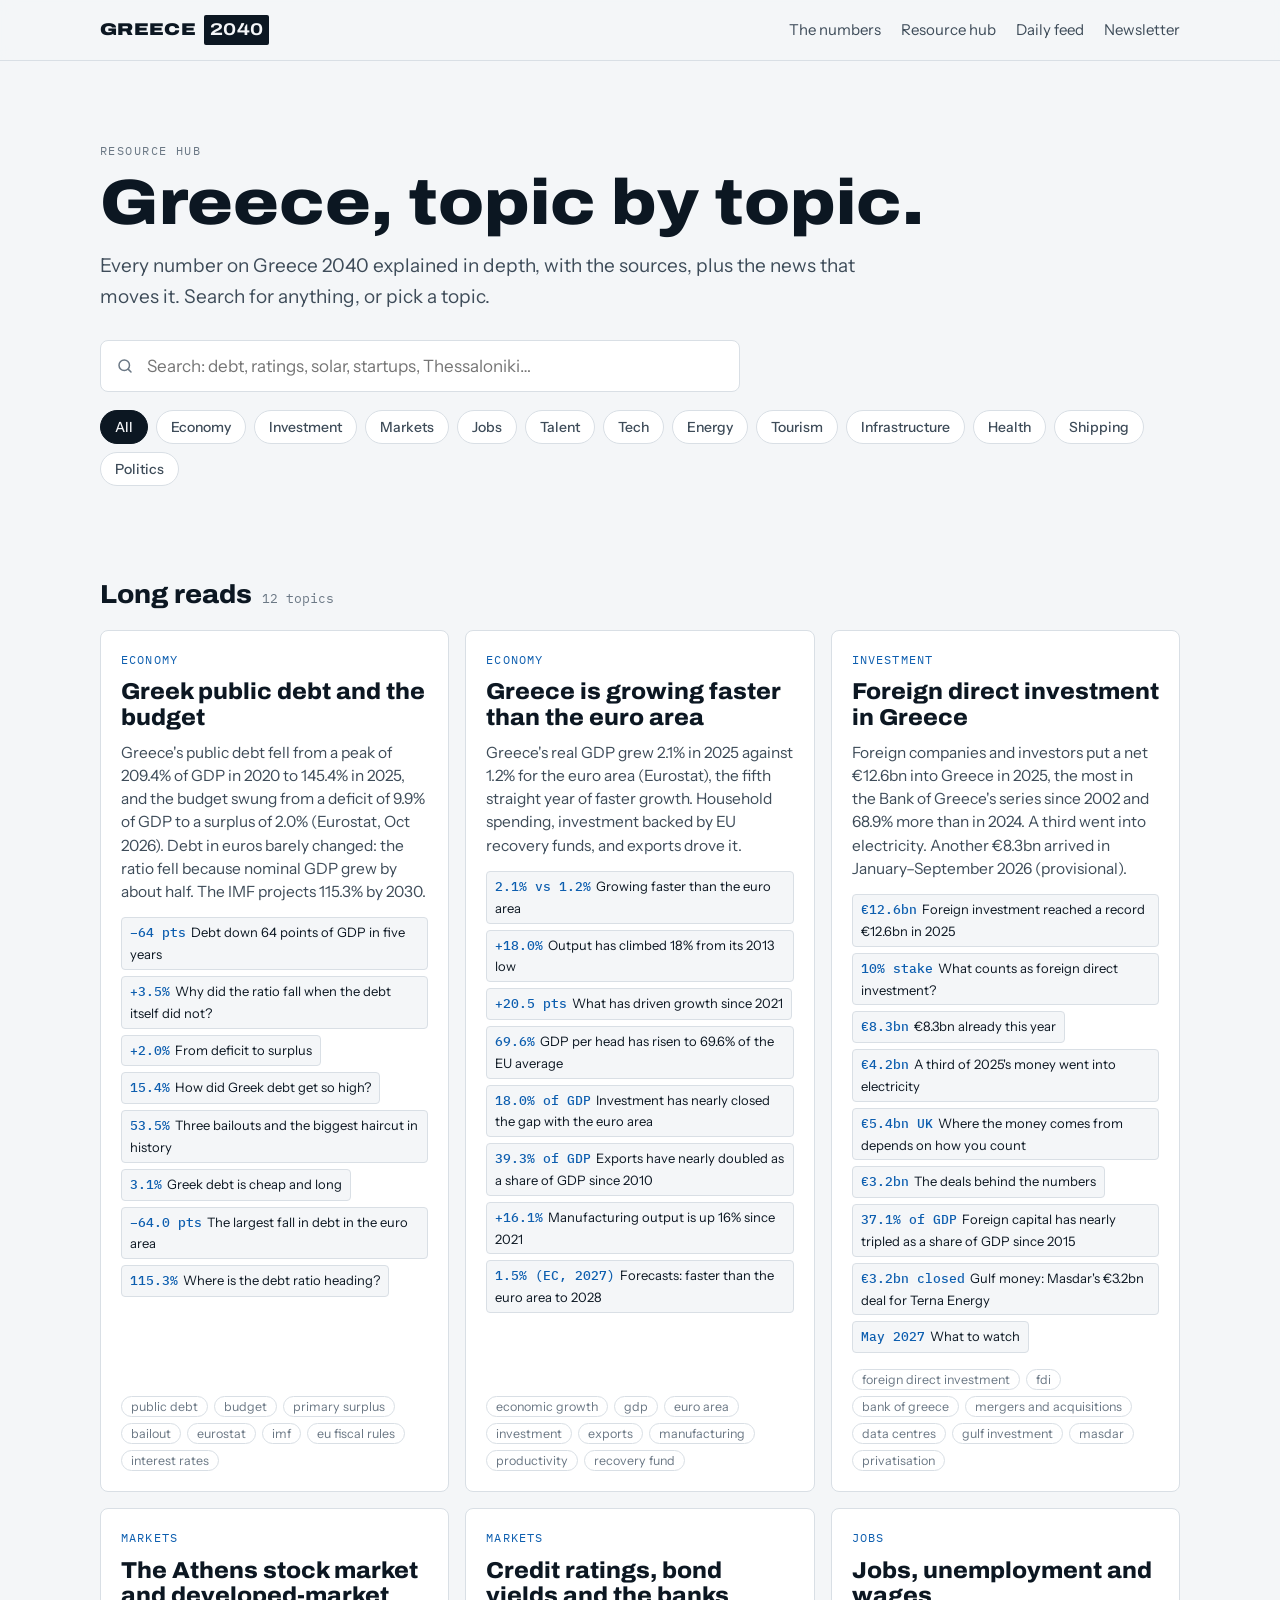
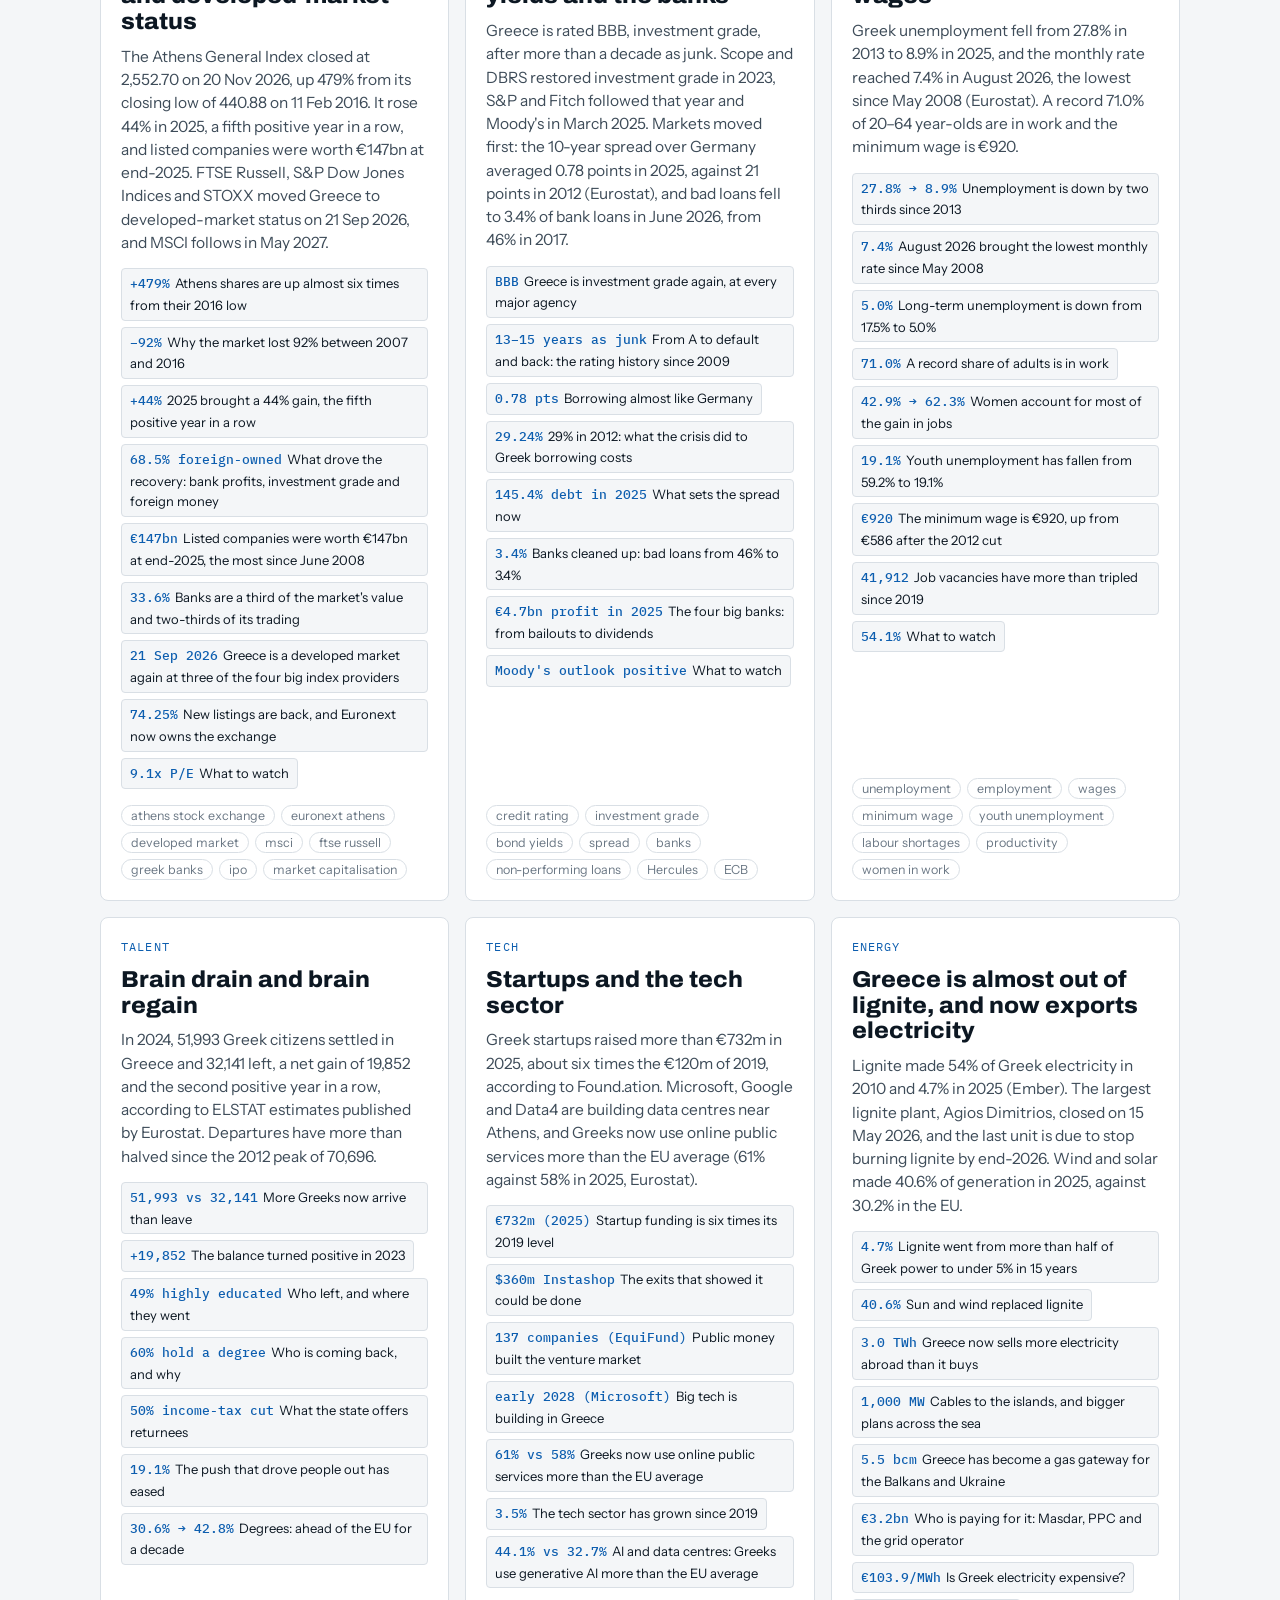
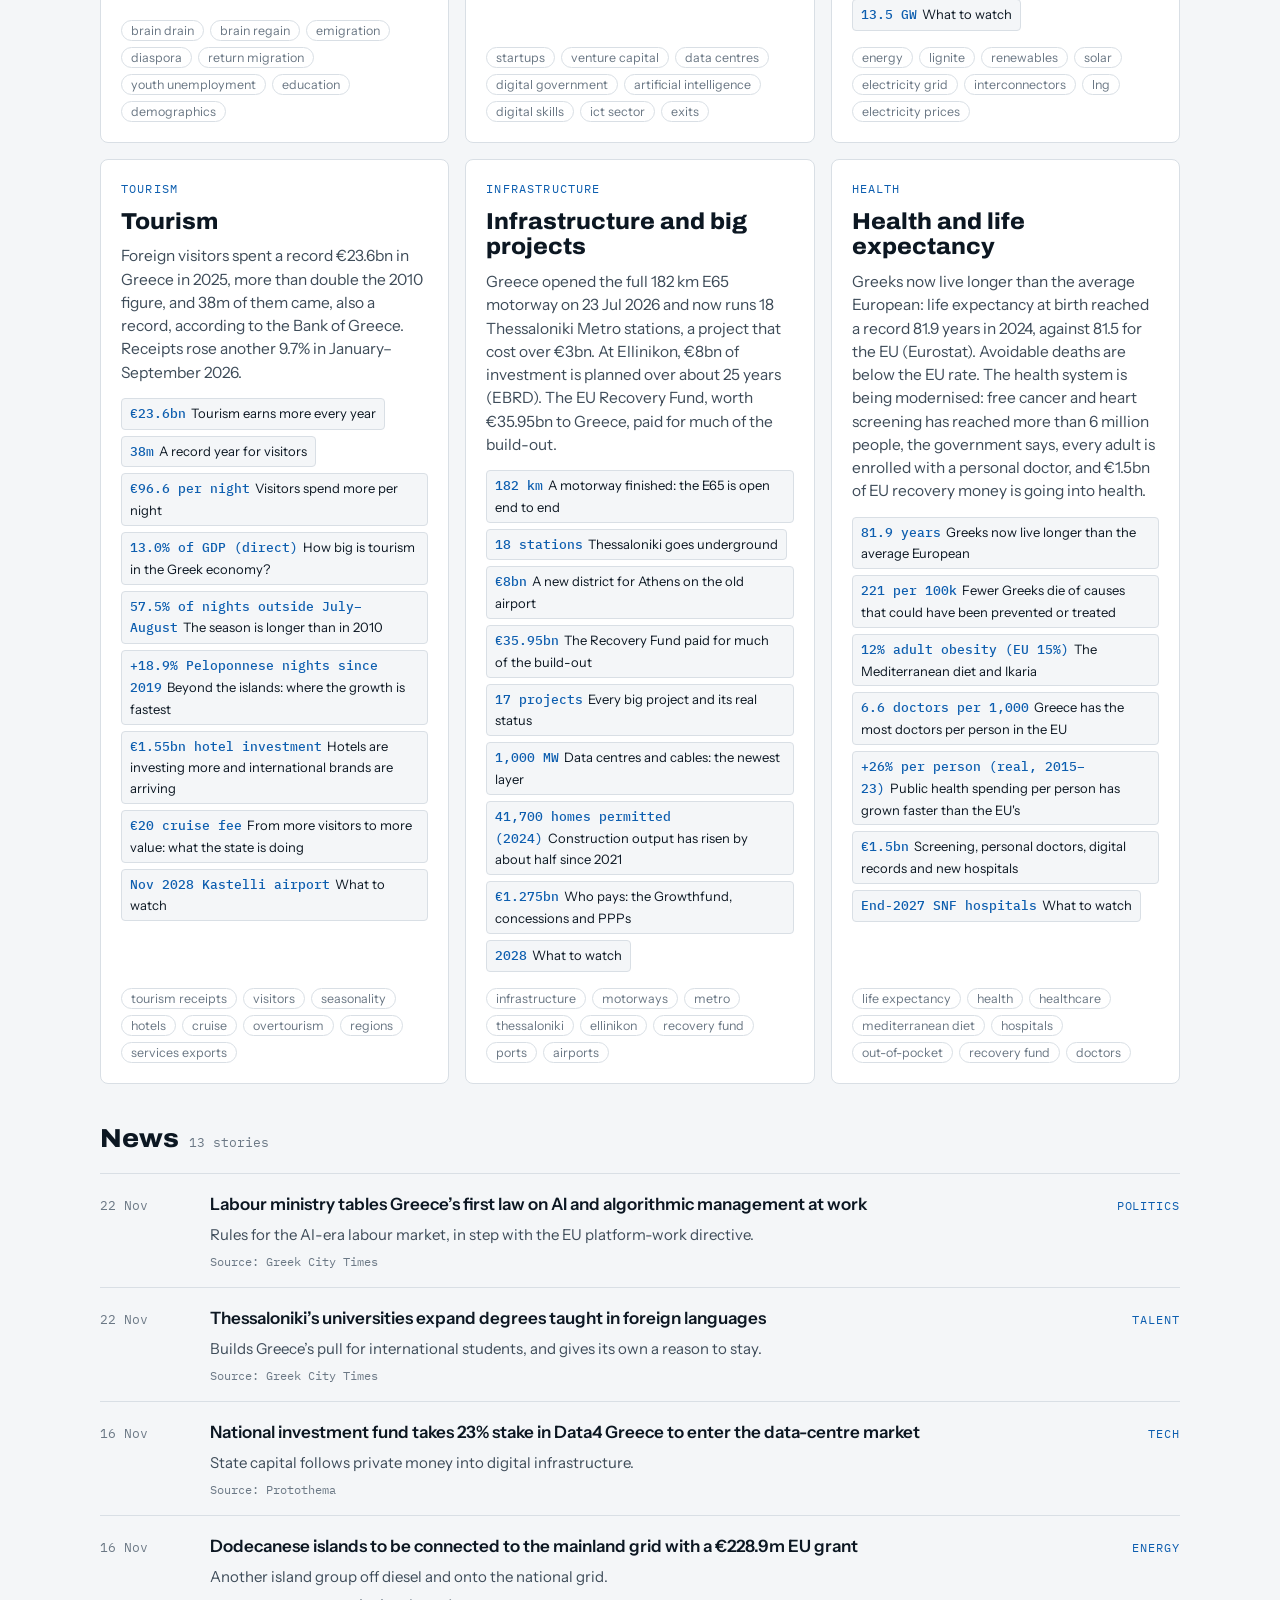
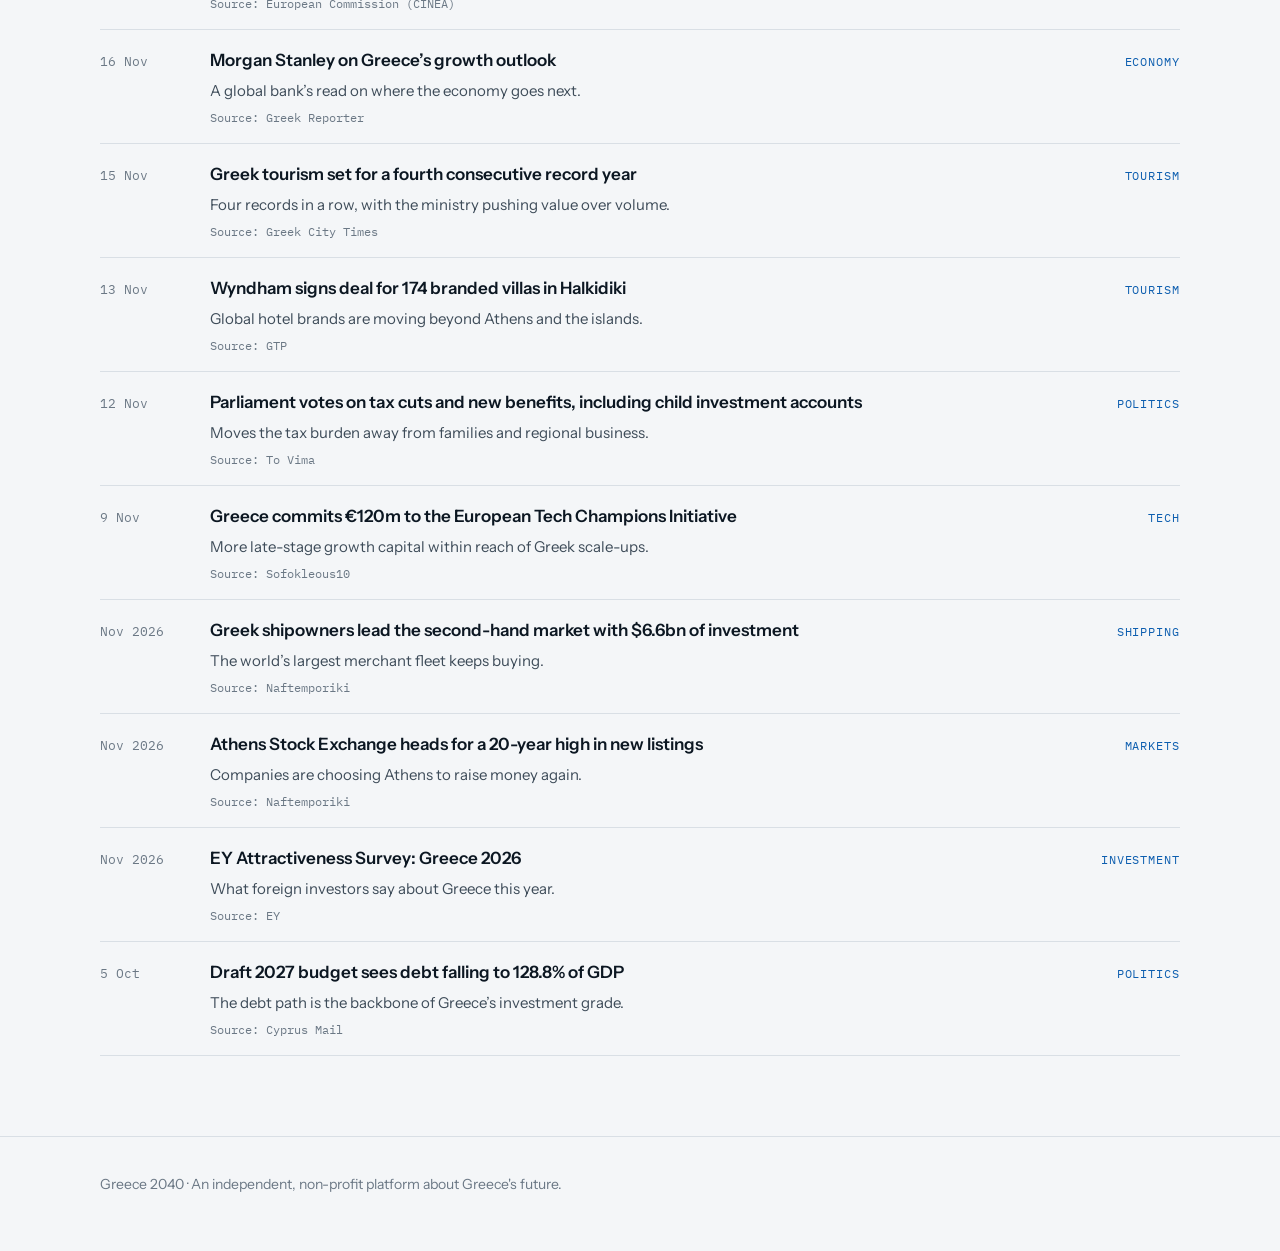
==== commit 09fadefd: "Tone pass on nine topic pages: achievement-first titles, gaps in What to watch Applies the approved " ====
--- a/hub.html
+++ b/hub.html
@@ -58,7 +58,7 @@
 </style>
 <!--BUILD:seo--><link rel="canonical" href="https://greece2040.com/hub.html">
 <meta property="og:url" content="https://greece2040.com/hub.html">
-<script type="application/ld+json">{"@context": "https://schema.org", "@type": "CollectionPage", "name": "Resource hub · Greece 2040", "url": "https://greece2040.com/hub.html", "hasPart": [{"@type": "Article", "headline": "Greek public debt and the budget", "url": "https://greece2040.com/pillars/public-finances.html"}, {"@type": "Article", "headline": "Greece is growing faster than the euro area, but has not yet won back 2008", "url": "https://greece2040.com/pillars/growth.html"}, {"@type": "Article", "headline": "Foreign direct investment in Greece", "url": "https://greece2040.com/pillars/investment.html"}, {"@type": "Article", "headline": "The Athens stock market and developed-market status", "url": "https://greece2040.com/pillars/stock-market.html"}, {"@type": "Article", "headline": "Credit ratings, bond yields and the banks", "url": "https://greece2040.com/pillars/credit.html"}, {"@type": "Article", "headline": "Jobs, unemployment and wages", "url": "https://greece2040.com/pillars/jobs.html"}, {"@type": "Article", "headline": "Brain drain and brain regain", "url": "https://greece2040.com/pillars/talent.html"}, {"@type": "Article", "headline": "Startups and the tech sector", "url": "https://greece2040.com/pillars/tech.html"}, {"@type": "Article", "headline": "Greece is almost out of lignite, and now exports electricity", "url": "https://greece2040.com/pillars/energy.html"}, {"@type": "Article", "headline": "Tourism", "url": "https://greece2040.com/pillars/tourism.html"}, {"@type": "Article", "headline": "Infrastructure and big projects", "url": "https://greece2040.com/pillars/infrastructure.html"}, {"@type": "Article", "headline": "Health and life expectancy", "url": "https://greece2040.com/pillars/health.html"}]}</script>
+<script type="application/ld+json">{"@context": "https://schema.org", "@type": "CollectionPage", "name": "Resource hub · Greece 2040", "url": "https://greece2040.com/hub.html", "hasPart": [{"@type": "Article", "headline": "Greek public debt and the budget", "url": "https://greece2040.com/pillars/public-finances.html"}, {"@type": "Article", "headline": "Greece is growing faster than the euro area", "url": "https://greece2040.com/pillars/growth.html"}, {"@type": "Article", "headline": "Foreign direct investment in Greece", "url": "https://greece2040.com/pillars/investment.html"}, {"@type": "Article", "headline": "The Athens stock market and developed-market status", "url": "https://greece2040.com/pillars/stock-market.html"}, {"@type": "Article", "headline": "Credit ratings, bond yields and the banks", "url": "https://greece2040.com/pillars/credit.html"}, {"@type": "Article", "headline": "Jobs, unemployment and wages", "url": "https://greece2040.com/pillars/jobs.html"}, {"@type": "Article", "headline": "Brain drain and brain regain", "url": "https://greece2040.com/pillars/talent.html"}, {"@type": "Article", "headline": "Startups and the tech sector", "url": "https://greece2040.com/pillars/tech.html"}, {"@type": "Article", "headline": "Greece is almost out of lignite, and now exports electricity", "url": "https://greece2040.com/pillars/energy.html"}, {"@type": "Article", "headline": "Tourism", "url": "https://greece2040.com/pillars/tourism.html"}, {"@type": "Article", "headline": "Infrastructure and big projects", "url": "https://greece2040.com/pillars/infrastructure.html"}, {"@type": "Article", "headline": "Health and life expectancy", "url": "https://greece2040.com/pillars/health.html"}]}</script>
 <!--/BUILD:seo-->
 </head>
 <body>
@@ -91,7 +91,7 @@
 
   <div class="results" aria-live="polite">
     <h2>Long reads <span class="count" id="pCount"></span></h2>
-    <div class="pillars" id="pillars"><!--BUILD:hub-pillars--><div class="p-card"><span class="tag">Economy</span><h3><a href="pillars/public-finances.html">Greek public debt and the budget</a></h3><p>Greece&#x27;s public debt fell from a peak of 209.4% of GDP in 2020 to 145.4% in 2025, and the budget swung from a deficit of 9.9% of GDP to a surplus of 2.0% (Eurostat, Oct 2026). Debt in euros barely changed: the ratio fell because nominal GDP grew by about half. Greece is still the most indebted country in the euro area, and the IMF projects 115.3% by 2030.</p><div class="nums"><a href="pillars/public-finances.html#debt"><b>−64 pts</b>Debt down 64 points of GDP in five years</a><a href="pillars/public-finances.html#euros"><b>+3.5%</b>Why did the ratio fall when the debt itself did not?</a><a href="pillars/public-finances.html#surplus"><b>+2.0%</b>From deficit to surplus</a><a href="pillars/public-finances.html#crisis"><b>15.4%</b>How did Greek debt get so high?</a><a href="pillars/public-finances.html#bailouts"><b>53.5%</b>Three bailouts and the biggest haircut in history</a><a href="pillars/public-finances.html#structure"><b>3.1%</b>Greek debt is large, but cheap and long</a><a href="pillars/public-finances.html#compare"><b>145.4%</b>Greece is still the most indebted country in the euro area</a><a href="pillars/public-finances.html#forecasts"><b>115.3%</b>Where is the debt ratio heading?</a></div></div><div class="p-card"><span class="tag">Economy</span><h3><a href="pillars/growth.html">Greece is growing faster than the euro area, but has not yet won back 2008</a></h3><p>Greece&#x27;s real GDP grew 2.1% in 2025 against 1.2% for the euro area (Eurostat), the fifth straight year of faster growth. Household spending, investment backed by EU recovery funds, and exports drove it. The economy is still 13.9% smaller than in 2008, and GDP per head is 69.6% of the EU average. The Commission expects growth to slow to 1.5% by 2027 as recovery money ends.</p><div class="nums"><a href="pillars/growth.html#growth"><b>2.1% vs 1.2%</b>Growing faster than the euro area</a><a href="pillars/growth.html#depression"><b>−13.9%</b>The economy is still smaller than in 2008</a><a href="pillars/growth.html#drivers"><b>+20.5 pts</b>What has driven growth since 2021</a><a href="pillars/growth.html#income"><b>69.6%</b>GDP per head is 69.6% of the EU average</a><a href="pillars/growth.html#investment"><b>18.0% of GDP</b>Investment has nearly closed the gap with the euro area</a><a href="pillars/growth.html#exports"><b>39.3% of GDP</b>Exports have nearly doubled as a share of GDP since 2010</a><a href="pillars/growth.html#industry"><b>+16.1%</b>Manufacturing output is up 16% since 2021</a><a href="pillars/growth.html#productivity"><b>54.1% of EU</b>Productivity is the missing piece</a><a href="pillars/growth.html#outlook"><b>1.5% (EC, 2027)</b>Forecasts: slower growth from 2027</a></div></div><div class="p-card"><span class="tag">Investment</span><h3><a href="pillars/investment.html">Foreign direct investment in Greece</a></h3><p>Foreign companies and investors put a net €12.6bn into Greece in 2025, the most in the Bank of Greece&#x27;s series since 2002 and 68.9% more than in 2024. A third went into electricity. Another €8.3bn arrived in January–September 2026 (provisional). Even so, foreign-owned capital in Greece equals 37% of GDP, well below Portugal (71%) or Spain (59%).</p><div class="nums"><a href="pillars/investment.html#fdi-record"><b>€12.6bn</b>Foreign investment reached a record €12.6bn in 2025</a><a href="pillars/investment.html#what-counts"><b>10% stake</b>What counts as foreign direct investment?</a><a href="pillars/investment.html#fdi-2026"><b>€8.3bn</b>€8.3bn already this year</a><a href="pillars/investment.html#sectors"><b>€4.2bn</b>A third of 2025&#x27;s money went into electricity</a><a href="pillars/investment.html#countries"><b>€5.4bn UK</b>Where the money comes from depends on how you count</a><a href="pillars/investment.html#deals"><b>€3.2bn</b>The deals behind the numbers</a><a href="pillars/investment.html#stock"><b>37.1% of GDP</b>Greece still hosts less foreign capital than its peers</a><a href="pillars/investment.html#gulf"><b>€3.2bn closed</b>Gulf money: one big deal done, much more promised</a><a href="pillars/investment.html#watch"><b>May 2027</b>What to watch</a></div></div><div class="p-card"><span class="tag">Markets</span><h3><a href="pillars/stock-market.html">The Athens stock market and developed-market status</a></h3><p>The Athens General Index closed at 2,552.70 on 20 Nov 2026, up 479% from its closing low of 440.88 on 11 Feb 2016. It rose 44% in 2025, a fifth positive year in a row, and listed companies were worth €147bn at end-2025. FTSE Russell, S&amp;P Dow Jones Indices and STOXX moved Greece to developed-market status on 21 Sep 2026, and MSCI follows in May 2027.</p><div class="nums"><a href="pillars/stock-market.html#athex"><b>+479%</b>Athens shares are up almost six times from their 2016 low</a><a href="pillars/stock-market.html#crash"><b>−92%</b>Why the market lost 92% between 2007 and 2016</a><a href="pillars/stock-market.html#five-years-up"><b>+44%</b>2025 brought a 44% gain, the fifth positive year in a row</a><a href="pillars/stock-market.html#drivers"><b>68.5% foreign-owned</b>What drove the recovery: bank profits, investment grade and foreign money</a><a href="pillars/stock-market.html#market-value"><b>€147bn</b>Listed companies were worth €147bn at end-2025, the most since June 2008</a><a href="pillars/stock-market.html#banks-weight"><b>33.6%</b>Banks are a third of the market&#x27;s value and two-thirds of its trading</a><a href="pillars/stock-market.html#developed-market"><b>21 Sep 2026</b>Greece is a developed market again at three of the four big index providers</a><a href="pillars/stock-market.html#listings"><b>74.25%</b>New listings are back, and Euronext now owns the exchange</a><a href="pillars/stock-market.html#risks"><b>9.1x P/E</b>What to watch</a></div></div><div class="p-card"><span class="tag">Markets</span><h3><a href="pillars/credit.html">Credit ratings, bond yields and the banks</a></h3><p>Greece is rated BBB, investment grade, after more than a decade as junk. Scope and DBRS restored investment grade in 2023, S&amp;P and Fitch followed that year and Moody&#x27;s in March 2025. Markets moved first: the 10-year spread over Germany averaged 0.78 points in 2025, against 21 points in 2012 (Eurostat), and bad loans fell to 3.4% of bank loans in June 2026, from 46% in 2017.</p><div class="nums"><a href="pillars/credit.html#ratings"><b>BBB</b>Greece is investment grade again, at every major agency</a><a href="pillars/credit.html#rating-timeline"><b>13–15 years as junk</b>From A to default and back: the rating history since 2009</a><a href="pillars/credit.html#bond-spread"><b>0.78 pts</b>Borrowing almost like Germany</a><a href="pillars/credit.html#yield-history"><b>29.24%</b>29% in 2012: what the crisis did to Greek borrowing costs</a><a href="pillars/credit.html#spread-drivers"><b>145.4% debt in 2025</b>What sets the spread now</a><a href="pillars/credit.html#bad-loans"><b>3.4%</b>Banks cleaned up: bad loans from 46% to 3.4%</a><a href="pillars/credit.html#banks"><b>€4.7bn profit in 2025</b>The four big banks: from bailouts to dividends</a><a href="pillars/credit.html#what-to-watch"><b>Moody&#x27;s outlook positive</b>What to watch</a></div></div><div class="p-card"><span class="tag">Jobs</span><h3><a href="pillars/jobs.html">Jobs, unemployment and wages</a></h3><p>Greek unemployment fell from 27.8% in 2013 to 8.9% in 2025, and the monthly rate reached 7.4% in August 2026, the lowest since May 2008 (Eurostat). A record 71.0% of 20–64 year-olds are in work and the minimum wage is €920.</p><div class="nums"><a href="pillars/jobs.html#unemployment"><b>27.8% → 8.9%</b>Unemployment is down by two thirds since 2013</a><a href="pillars/jobs.html#lowest-since-2008"><b>7.4%</b>August 2026 brought the lowest monthly rate since May 2008</a><a href="pillars/jobs.html#long-term"><b>5.0%</b>Long-term unemployment is down from 17.5% to 5.0%</a><a href="pillars/jobs.html#employment-rate"><b>71.0%</b>A record share of adults is in work</a><a href="pillars/jobs.html#women"><b>42.9% → 62.3%</b>Women account for most of the gain in jobs</a><a href="pillars/jobs.html#youth"><b>19.1%</b>Youth unemployment has fallen from 59.2% to 19.1%</a><a href="pillars/jobs.html#minimum-wage"><b>€920</b>The minimum wage is €920, up from €586 after the 2012 cut</a><a href="pillars/jobs.html#shortages"><b>41,912</b>Job vacancies have more than tripled since 2019</a><a href="pillars/jobs.html#wages-productivity"><b>54.1%</b>What to watch</a></div></div><div class="p-card"><span class="tag">Talent</span><h3><a href="pillars/talent.html">Brain drain and brain regain</a></h3><p>In 2024, 51,993 Greek citizens settled in Greece and 32,141 left, a net gain of 19,852 and the second positive year in a row, according to ELSTAT estimates published by Eurostat. Departures have more than halved since the 2012 peak of 70,696. The gain is still small: 2023–24 added about 29,000 Greek citizens, against a net loss of about 328,000 in 2010–2022.</p><div class="nums"><a href="pillars/talent.html#arrivals-vs-departures"><b>51,993 vs 32,141</b>More Greeks now arrive than leave</a><a href="pillars/talent.html#net-balance"><b>+19,852</b>The balance turned positive in 2023, but the hole is still deep</a><a href="pillars/talent.html#who-left"><b>49% highly educated</b>Who left, and where they went</a><a href="pillars/talent.html#why-return"><b>60% hold a degree</b>Who is coming back, and why</a><a href="pillars/talent.html#incentives"><b>50% income-tax cut</b>What the state offers returnees</a><a href="pillars/talent.html#push-factors"><b>19.1%</b>The push that drove people out has eased</a><a href="pillars/talent.html#education"><b>42.8% vs 44.8%</b>Degrees: ahead of the EU for a decade, behind in 2025</a><a href="pillars/talent.html#demographics"><b>−771,000</b>Why every returnee counts: a shrinking working-age population</a></div></div><div class="p-card"><span class="tag">Tech</span><h3><a href="pillars/tech.html">Startups and the tech sector</a></h3><p>Greek startups raised more than €732m in 2025, about six times the €120m of 2019, according to Found.ation. Microsoft, Google and Data4 are building data centres near Athens, and Greeks now use online public services more than the EU average (61% against 58% in 2025, Eurostat). But the ICT sector is still 3.5% of the economy against 5.6% in the EU, and basic digital skills are falling behind.</p><div class="nums"><a href="pillars/tech.html#startup-funding"><b>€732m (2025)</b>Startup funding is six times its 2019 level</a><a href="pillars/tech.html#exits"><b>$360m Instashop</b>The exits that showed it could be done</a><a href="pillars/tech.html#funding-system"><b>137 companies (EquiFund)</b>Public money built the venture market</a><a href="pillars/tech.html#big-tech"><b>early 2028 (Microsoft)</b>Big tech is building, but most of it is not switched on yet</a><a href="pillars/tech.html#digital-government"><b>61% vs 58%</b>Greeks now use online public services more than the EU average</a><a href="pillars/tech.html#ict-gap"><b>3.5% vs 5.6%</b>The tech sector is still a smaller slice of the economy than in the EU</a><a href="pillars/tech.html#digital-skills"><b>51% vs 60%</b>Basic digital skills are falling behind</a><a href="pillars/tech.html#ai-data-centres"><b>8.9% vs 20.0%</b>AI and data centres: Greeks use AI, Greek firms mostly don&#x27;t</a></div></div><div class="p-card"><span class="tag">Energy</span><h3><a href="pillars/energy.html">Greece is almost out of lignite, and now exports electricity</a></h3><p>Lignite made 54% of Greek electricity in 2010 and 4.7% in 2025 (Ember). The largest lignite plant, Agios Dimitrios, closed on 15 May 2026, and the last unit is due to stop burning lignite by end-2026. Wind and solar made 40.6% of generation in 2025, against 30.2% in the EU, but gas rose to 40.3% and the renewables share slipped for a second year.</p><div class="nums"><a href="pillars/energy.html#lignite"><b>4.7%</b>Lignite went from more than half of Greek power to under 5% in 15 years</a><a href="pillars/energy.html#mix"><b>40.6%</b>Sun and wind replaced lignite, and gas filled the gaps</a><a href="pillars/energy.html#renewables-slip"><b>47.7%</b>Why the renewables share slipped two years running</a><a href="pillars/energy.html#exports"><b>3.0 TWh</b>Greece now sells more electricity abroad than it buys</a><a href="pillars/energy.html#interconnections"><b>1,000 MW</b>Cables to the islands, and bigger plans across the sea</a><a href="pillars/energy.html#gas"><b>5.5 bcm</b>Greece has become a gas gateway for the Balkans and Ukraine</a><a href="pillars/energy.html#investors"><b>€3.2bn</b>Who is paying for it: Masdar, PPC and the grid operator</a><a href="pillars/energy.html#prices"><b>€103.9/MWh</b>Is Greek electricity expensive?</a><a href="pillars/energy.html#watch"><b>13.5 GW</b>What to watch: storage, offshore wind and the 2030 plan</a></div></div><div class="p-card"><span class="tag">Tourism</span><h3><a href="pillars/tourism.html">Tourism</a></h3><p>Foreign visitors spent a record €23.6bn in Greece in 2025, more than double the 2010 figure, and 38m of them came, also a record, according to the Bank of Greece. Receipts rose another 9.7% in January–September 2026. Most of the growth comes from more visitors rather than bigger spending per trip, which is why the government now talks about value, a longer season and regions beyond the busiest islands.</p><div class="nums"><a href="pillars/tourism.html#receipts"><b>€23.6bn</b>Tourism earns more every year</a><a href="pillars/tourism.html#visitors"><b>38m</b>A record year for visitors</a><a href="pillars/tourism.html#spending"><b>€546 per trip</b>The growth comes from more visitors, not bigger spending per trip</a><a href="pillars/tourism.html#economy"><b>13.0% of GDP (direct)</b>How big is tourism in the Greek economy?</a><a href="pillars/tourism.html#season"><b>57.5% of nights outside July–August</b>The season is longer than in 2010, but the progress has stalled</a><a href="pillars/tourism.html#regions"><b>+18.9% Peloponnese nights since 2019</b>Beyond the islands: where the growth is fastest</a><a href="pillars/tourism.html#hotels"><b>€1.55bn hotel investment</b>Hotels are investing more and international brands are arriving</a><a href="pillars/tourism.html#policy"><b>€20 cruise fee</b>From more visitors to more value: what the state is doing</a><a href="pillars/tourism.html#watch"><b>Nov 2028 Kastelli airport</b>What to watch</a></div></div><div class="p-card"><span class="tag">Infrastructure</span><h3><a href="pillars/infrastructure.html">Infrastructure and big projects</a></h3><p>Greece opened the full 182 km E65 motorway on 23 Jul 2026 and now runs 18 Thessaloniki Metro stations, a project that cost over €3bn. At Ellinikon, €8bn of investment is planned over about 25 years (EBRD). The EU Recovery Fund, worth €35.95bn to Greece, paid for much of the build-out. Other projects lag: Athens Metro Line 4 is now due in 2032, and Eurostat shows construction output still below its 2016 level.</p><div class="nums"><a href="pillars/infrastructure.html#e65"><b>182 km</b>A motorway finished: the E65 is open end to end</a><a href="pillars/infrastructure.html#thessaloniki-metro"><b>18 stations</b>Thessaloniki goes underground</a><a href="pillars/infrastructure.html#ellinikon"><b>€8bn</b>A new district for Athens on the old airport</a><a href="pillars/infrastructure.html#recovery-fund"><b>€35.95bn</b>The Recovery Fund paid for much of the build-out, and its clock runs out in 2026</a><a href="pillars/infrastructure.html#pipeline"><b>17 projects</b>Every big project and its real status</a><a href="pillars/infrastructure.html#digital"><b>1,000 MW</b>Data centres and cables: the newest layer</a><a href="pillars/infrastructure.html#construction"><b>−23.5%</b>Construction is back from near zero, but still below 2016</a><a href="pillars/infrastructure.html#funding"><b>€1.275bn</b>Who pays: the Growthfund, concessions and PPPs</a><a href="pillars/infrastructure.html#watch"><b>2028</b>What to watch to 2030</a></div></div><div class="p-card"><span class="tag">Health</span><h3><a href="pillars/health.html">Health and life expectancy</a></h3><p>Greeks now live longer than the average European: life expectancy at birth reached a record 81.9 years in 2024, against 81.5 for the EU (Eurostat). Avoidable deaths are below the EU rate. The system behind those numbers is weaker: households pay about 34% of health costs out of pocket, more than double the EU share, and 11.5% of adults reported unmet medical need in 2025, about five times the EU rate.</p><div class="nums"><a href="pillars/health.html#life-expectancy"><b>81.9 years</b>Greeks now live longer than the average European</a><a href="pillars/health.html#eu-ranking"><b>16th of 27</b>Above the EU average, but behind its Mediterranean neighbours</a><a href="pillars/health.html#avoidable-deaths"><b>221 per 100k</b>Fewer Greeks die of causes that could have been prevented or treated</a><a href="pillars/health.html#mediterranean-diet"><b>28% of 15-year-olds overweight</b>What the diet, and Ikaria, can and can&#x27;t explain</a><a href="pillars/health.html#doctors-and-nurses"><b>6.6 vs 3.8 per 1,000</b>Plenty of doctors, too few nurses</a><a href="pillars/health.html#spending"><b>8.4% of GDP</b>Greece spends less on health than most of the EU</a><a href="pillars/health.html#out-of-pocket"><b>34%</b>Households pay a third of the bill themselves</a><a href="pillars/health.html#unmet-need"><b>11.5%</b>One adult in nine says they went without care they needed</a><a href="pillars/health.html#reforms"><b>€1.5bn</b>What is being repaired, and what to watch</a></div></div><!--/BUILD:hub-pillars--></div>
+    <div class="pillars" id="pillars"><!--BUILD:hub-pillars--><div class="p-card"><span class="tag">Economy</span><h3><a href="pillars/public-finances.html">Greek public debt and the budget</a></h3><p>Greece&#x27;s public debt fell from a peak of 209.4% of GDP in 2020 to 145.4% in 2025, and the budget swung from a deficit of 9.9% of GDP to a surplus of 2.0% (Eurostat, Oct 2026). Debt in euros barely changed: the ratio fell because nominal GDP grew by about half. The IMF projects 115.3% by 2030.</p><div class="nums"><a href="pillars/public-finances.html#debt"><b>−64 pts</b>Debt down 64 points of GDP in five years</a><a href="pillars/public-finances.html#euros"><b>+3.5%</b>Why did the ratio fall when the debt itself did not?</a><a href="pillars/public-finances.html#surplus"><b>+2.0%</b>From deficit to surplus</a><a href="pillars/public-finances.html#crisis"><b>15.4%</b>How did Greek debt get so high?</a><a href="pillars/public-finances.html#bailouts"><b>53.5%</b>Three bailouts and the biggest haircut in history</a><a href="pillars/public-finances.html#structure"><b>3.1%</b>Greek debt is cheap and long</a><a href="pillars/public-finances.html#compare"><b>−64.0 pts</b>The largest fall in debt in the euro area</a><a href="pillars/public-finances.html#forecasts"><b>115.3%</b>Where is the debt ratio heading?</a></div></div><div class="p-card"><span class="tag">Economy</span><h3><a href="pillars/growth.html">Greece is growing faster than the euro area</a></h3><p>Greece&#x27;s real GDP grew 2.1% in 2025 against 1.2% for the euro area (Eurostat), the fifth straight year of faster growth. Household spending, investment backed by EU recovery funds, and exports drove it.</p><div class="nums"><a href="pillars/growth.html#growth"><b>2.1% vs 1.2%</b>Growing faster than the euro area</a><a href="pillars/growth.html#depression"><b>+18.0%</b>Output has climbed 18% from its 2013 low</a><a href="pillars/growth.html#drivers"><b>+20.5 pts</b>What has driven growth since 2021</a><a href="pillars/growth.html#income"><b>69.6%</b>GDP per head has risen to 69.6% of the EU average</a><a href="pillars/growth.html#investment"><b>18.0% of GDP</b>Investment has nearly closed the gap with the euro area</a><a href="pillars/growth.html#exports"><b>39.3% of GDP</b>Exports have nearly doubled as a share of GDP since 2010</a><a href="pillars/growth.html#industry"><b>+16.1%</b>Manufacturing output is up 16% since 2021</a><a href="pillars/growth.html#outlook"><b>1.5% (EC, 2027)</b>Forecasts: faster than the euro area to 2028</a></div></div><div class="p-card"><span class="tag">Investment</span><h3><a href="pillars/investment.html">Foreign direct investment in Greece</a></h3><p>Foreign companies and investors put a net €12.6bn into Greece in 2025, the most in the Bank of Greece&#x27;s series since 2002 and 68.9% more than in 2024. A third went into electricity. Another €8.3bn arrived in January–September 2026 (provisional). </p><div class="nums"><a href="pillars/investment.html#fdi-record"><b>€12.6bn</b>Foreign investment reached a record €12.6bn in 2025</a><a href="pillars/investment.html#what-counts"><b>10% stake</b>What counts as foreign direct investment?</a><a href="pillars/investment.html#fdi-2026"><b>€8.3bn</b>€8.3bn already this year</a><a href="pillars/investment.html#sectors"><b>€4.2bn</b>A third of 2025&#x27;s money went into electricity</a><a href="pillars/investment.html#countries"><b>€5.4bn UK</b>Where the money comes from depends on how you count</a><a href="pillars/investment.html#deals"><b>€3.2bn</b>The deals behind the numbers</a><a href="pillars/investment.html#stock"><b>37.1% of GDP</b>Foreign capital has nearly tripled as a share of GDP since 2015</a><a href="pillars/investment.html#gulf"><b>€3.2bn closed</b>Gulf money: Masdar&#x27;s €3.2bn deal for Terna Energy</a><a href="pillars/investment.html#watch"><b>May 2027</b>What to watch</a></div></div><div class="p-card"><span class="tag">Markets</span><h3><a href="pillars/stock-market.html">The Athens stock market and developed-market status</a></h3><p>The Athens General Index closed at 2,552.70 on 20 Nov 2026, up 479% from its closing low of 440.88 on 11 Feb 2016. It rose 44% in 2025, a fifth positive year in a row, and listed companies were worth €147bn at end-2025. FTSE Russell, S&amp;P Dow Jones Indices and STOXX moved Greece to developed-market status on 21 Sep 2026, and MSCI follows in May 2027.</p><div class="nums"><a href="pillars/stock-market.html#athex"><b>+479%</b>Athens shares are up almost six times from their 2016 low</a><a href="pillars/stock-market.html#crash"><b>−92%</b>Why the market lost 92% between 2007 and 2016</a><a href="pillars/stock-market.html#five-years-up"><b>+44%</b>2025 brought a 44% gain, the fifth positive year in a row</a><a href="pillars/stock-market.html#drivers"><b>68.5% foreign-owned</b>What drove the recovery: bank profits, investment grade and foreign money</a><a href="pillars/stock-market.html#market-value"><b>€147bn</b>Listed companies were worth €147bn at end-2025, the most since June 2008</a><a href="pillars/stock-market.html#banks-weight"><b>33.6%</b>Banks are a third of the market&#x27;s value and two-thirds of its trading</a><a href="pillars/stock-market.html#developed-market"><b>21 Sep 2026</b>Greece is a developed market again at three of the four big index providers</a><a href="pillars/stock-market.html#listings"><b>74.25%</b>New listings are back, and Euronext now owns the exchange</a><a href="pillars/stock-market.html#risks"><b>9.1x P/E</b>What to watch</a></div></div><div class="p-card"><span class="tag">Markets</span><h3><a href="pillars/credit.html">Credit ratings, bond yields and the banks</a></h3><p>Greece is rated BBB, investment grade, after more than a decade as junk. Scope and DBRS restored investment grade in 2023, S&amp;P and Fitch followed that year and Moody&#x27;s in March 2025. Markets moved first: the 10-year spread over Germany averaged 0.78 points in 2025, against 21 points in 2012 (Eurostat), and bad loans fell to 3.4% of bank loans in June 2026, from 46% in 2017.</p><div class="nums"><a href="pillars/credit.html#ratings"><b>BBB</b>Greece is investment grade again, at every major agency</a><a href="pillars/credit.html#rating-timeline"><b>13–15 years as junk</b>From A to default and back: the rating history since 2009</a><a href="pillars/credit.html#bond-spread"><b>0.78 pts</b>Borrowing almost like Germany</a><a href="pillars/credit.html#yield-history"><b>29.24%</b>29% in 2012: what the crisis did to Greek borrowing costs</a><a href="pillars/credit.html#spread-drivers"><b>145.4% debt in 2025</b>What sets the spread now</a><a href="pillars/credit.html#bad-loans"><b>3.4%</b>Banks cleaned up: bad loans from 46% to 3.4%</a><a href="pillars/credit.html#banks"><b>€4.7bn profit in 2025</b>The four big banks: from bailouts to dividends</a><a href="pillars/credit.html#what-to-watch"><b>Moody&#x27;s outlook positive</b>What to watch</a></div></div><div class="p-card"><span class="tag">Jobs</span><h3><a href="pillars/jobs.html">Jobs, unemployment and wages</a></h3><p>Greek unemployment fell from 27.8% in 2013 to 8.9% in 2025, and the monthly rate reached 7.4% in August 2026, the lowest since May 2008 (Eurostat). A record 71.0% of 20–64 year-olds are in work and the minimum wage is €920.</p><div class="nums"><a href="pillars/jobs.html#unemployment"><b>27.8% → 8.9%</b>Unemployment is down by two thirds since 2013</a><a href="pillars/jobs.html#lowest-since-2008"><b>7.4%</b>August 2026 brought the lowest monthly rate since May 2008</a><a href="pillars/jobs.html#long-term"><b>5.0%</b>Long-term unemployment is down from 17.5% to 5.0%</a><a href="pillars/jobs.html#employment-rate"><b>71.0%</b>A record share of adults is in work</a><a href="pillars/jobs.html#women"><b>42.9% → 62.3%</b>Women account for most of the gain in jobs</a><a href="pillars/jobs.html#youth"><b>19.1%</b>Youth unemployment has fallen from 59.2% to 19.1%</a><a href="pillars/jobs.html#minimum-wage"><b>€920</b>The minimum wage is €920, up from €586 after the 2012 cut</a><a href="pillars/jobs.html#shortages"><b>41,912</b>Job vacancies have more than tripled since 2019</a><a href="pillars/jobs.html#wages-productivity"><b>54.1%</b>What to watch</a></div></div><div class="p-card"><span class="tag">Talent</span><h3><a href="pillars/talent.html">Brain drain and brain regain</a></h3><p>In 2024, 51,993 Greek citizens settled in Greece and 32,141 left, a net gain of 19,852 and the second positive year in a row, according to ELSTAT estimates published by Eurostat. Departures have more than halved since the 2012 peak of 70,696.</p><div class="nums"><a href="pillars/talent.html#arrivals-vs-departures"><b>51,993 vs 32,141</b>More Greeks now arrive than leave</a><a href="pillars/talent.html#net-balance"><b>+19,852</b>The balance turned positive in 2023</a><a href="pillars/talent.html#who-left"><b>49% highly educated</b>Who left, and where they went</a><a href="pillars/talent.html#why-return"><b>60% hold a degree</b>Who is coming back, and why</a><a href="pillars/talent.html#incentives"><b>50% income-tax cut</b>What the state offers returnees</a><a href="pillars/talent.html#push-factors"><b>19.1%</b>The push that drove people out has eased</a><a href="pillars/talent.html#education"><b>30.6% → 42.8%</b>Degrees: ahead of the EU for a decade</a></div></div><div class="p-card"><span class="tag">Tech</span><h3><a href="pillars/tech.html">Startups and the tech sector</a></h3><p>Greek startups raised more than €732m in 2025, about six times the €120m of 2019, according to Found.ation. Microsoft, Google and Data4 are building data centres near Athens, and Greeks now use online public services more than the EU average (61% against 58% in 2025, Eurostat).</p><div class="nums"><a href="pillars/tech.html#startup-funding"><b>€732m (2025)</b>Startup funding is six times its 2019 level</a><a href="pillars/tech.html#exits"><b>$360m Instashop</b>The exits that showed it could be done</a><a href="pillars/tech.html#funding-system"><b>137 companies (EquiFund)</b>Public money built the venture market</a><a href="pillars/tech.html#big-tech"><b>early 2028 (Microsoft)</b>Big tech is building in Greece</a><a href="pillars/tech.html#digital-government"><b>61% vs 58%</b>Greeks now use online public services more than the EU average</a><a href="pillars/tech.html#ict-gap"><b>3.5%</b>The tech sector has grown since 2019</a><a href="pillars/tech.html#ai-data-centres"><b>44.1% vs 32.7%</b>AI and data centres: Greeks use generative AI more than the EU average</a></div></div><div class="p-card"><span class="tag">Energy</span><h3><a href="pillars/energy.html">Greece is almost out of lignite, and now exports electricity</a></h3><p>Lignite made 54% of Greek electricity in 2010 and 4.7% in 2025 (Ember). The largest lignite plant, Agios Dimitrios, closed on 15 May 2026, and the last unit is due to stop burning lignite by end-2026. Wind and solar made 40.6% of generation in 2025, against 30.2% in the EU.</p><div class="nums"><a href="pillars/energy.html#lignite"><b>4.7%</b>Lignite went from more than half of Greek power to under 5% in 15 years</a><a href="pillars/energy.html#mix"><b>40.6%</b>Sun and wind replaced lignite</a><a href="pillars/energy.html#exports"><b>3.0 TWh</b>Greece now sells more electricity abroad than it buys</a><a href="pillars/energy.html#interconnections"><b>1,000 MW</b>Cables to the islands, and bigger plans across the sea</a><a href="pillars/energy.html#gas"><b>5.5 bcm</b>Greece has become a gas gateway for the Balkans and Ukraine</a><a href="pillars/energy.html#investors"><b>€3.2bn</b>Who is paying for it: Masdar, PPC and the grid operator</a><a href="pillars/energy.html#prices"><b>€103.9/MWh</b>Is Greek electricity expensive?</a><a href="pillars/energy.html#watch"><b>13.5 GW</b>What to watch</a></div></div><div class="p-card"><span class="tag">Tourism</span><h3><a href="pillars/tourism.html">Tourism</a></h3><p>Foreign visitors spent a record €23.6bn in Greece in 2025, more than double the 2010 figure, and 38m of them came, also a record, according to the Bank of Greece. Receipts rose another 9.7% in January–September 2026. </p><div class="nums"><a href="pillars/tourism.html#receipts"><b>€23.6bn</b>Tourism earns more every year</a><a href="pillars/tourism.html#visitors"><b>38m</b>A record year for visitors</a><a href="pillars/tourism.html#spending"><b>€96.6 per night</b>Visitors spend more per night</a><a href="pillars/tourism.html#economy"><b>13.0% of GDP (direct)</b>How big is tourism in the Greek economy?</a><a href="pillars/tourism.html#season"><b>57.5% of nights outside July–August</b>The season is longer than in 2010</a><a href="pillars/tourism.html#regions"><b>+18.9% Peloponnese nights since 2019</b>Beyond the islands: where the growth is fastest</a><a href="pillars/tourism.html#hotels"><b>€1.55bn hotel investment</b>Hotels are investing more and international brands are arriving</a><a href="pillars/tourism.html#policy"><b>€20 cruise fee</b>From more visitors to more value: what the state is doing</a><a href="pillars/tourism.html#watch"><b>Nov 2028 Kastelli airport</b>What to watch</a></div></div><div class="p-card"><span class="tag">Infrastructure</span><h3><a href="pillars/infrastructure.html">Infrastructure and big projects</a></h3><p>Greece opened the full 182 km E65 motorway on 23 Jul 2026 and now runs 18 Thessaloniki Metro stations, a project that cost over €3bn. At Ellinikon, €8bn of investment is planned over about 25 years (EBRD). The EU Recovery Fund, worth €35.95bn to Greece, paid for much of the build-out. </p><div class="nums"><a href="pillars/infrastructure.html#e65"><b>182 km</b>A motorway finished: the E65 is open end to end</a><a href="pillars/infrastructure.html#thessaloniki-metro"><b>18 stations</b>Thessaloniki goes underground</a><a href="pillars/infrastructure.html#ellinikon"><b>€8bn</b>A new district for Athens on the old airport</a><a href="pillars/infrastructure.html#recovery-fund"><b>€35.95bn</b>The Recovery Fund paid for much of the build-out</a><a href="pillars/infrastructure.html#pipeline"><b>17 projects</b>Every big project and its real status</a><a href="pillars/infrastructure.html#digital"><b>1,000 MW</b>Data centres and cables: the newest layer</a><a href="pillars/infrastructure.html#construction"><b>41,700 homes permitted (2024)</b>Construction output has risen by about half since 2021</a><a href="pillars/infrastructure.html#funding"><b>€1.275bn</b>Who pays: the Growthfund, concessions and PPPs</a><a href="pillars/infrastructure.html#watch"><b>2028</b>What to watch</a></div></div><div class="p-card"><span class="tag">Health</span><h3><a href="pillars/health.html">Health and life expectancy</a></h3><p>Greeks now live longer than the average European: life expectancy at birth reached a record 81.9 years in 2024, against 81.5 for the EU (Eurostat). Avoidable deaths are below the EU rate. The health system is being modernised: free cancer and heart screening has reached more than 6 million people, the government says, every adult is enrolled with a personal doctor, and €1.5bn of EU recovery money is going into health.</p><div class="nums"><a href="pillars/health.html#life-expectancy"><b>81.9 years</b>Greeks now live longer than the average European</a><a href="pillars/health.html#avoidable-deaths"><b>221 per 100k</b>Fewer Greeks die of causes that could have been prevented or treated</a><a href="pillars/health.html#mediterranean-diet"><b>12% adult obesity (EU 15%)</b>The Mediterranean diet and Ikaria</a><a href="pillars/health.html#doctors-and-nurses"><b>6.6 doctors per 1,000</b>Greece has the most doctors per person in the EU</a><a href="pillars/health.html#spending"><b>+26% per person (real, 2015–23)</b>Public health spending per person has grown faster than the EU&#x27;s</a><a href="pillars/health.html#reforms"><b>€1.5bn</b>Screening, personal doctors, digital records and new hospitals</a><a href="pillars/health.html#watch"><b>End-2027 SNF hospitals</b>What to watch</a></div></div><!--/BUILD:hub-pillars--></div>
     <h2>News <span class="count" id="nCount"></span></h2>
     <ul class="news" id="news"><!--BUILD:hub-news--><li><time datetime="2026-11-22">22 Nov</time><div><a href="https://greekcitytimes.com/2026/11/22/ai-labour-bill/" target="_blank" rel="noopener">Labour ministry tables Greece’s first law on AI and algorithmic management at work</a><span class="why">Rules for the AI-era labour market, in step with the EU platform-work directive.</span><span class="src">Source: Greek City Times</span></div><span class="cat">Politics</span></li><li><time datetime="2026-11-22">22 Nov</time><div><a href="https://greekcitytimes.com/2026/11/22/greek-universities-expand-foreign-language-degrees/" target="_blank" rel="noopener">Thessaloniki’s universities expand degrees taught in foreign languages</a><span class="why">Builds Greece’s pull for international students, and gives its own a reason to stay.</span><span class="src">Source: Greek City Times</span></div><span class="cat">Talent</span></li><li><time datetime="2026-11-16">16 Nov</time><div><a href="https://en.protothema.gr/2026/11/16/national-investment-fund-takes-23-stake-in-data4-greece-to-enter-data-centre-market/" target="_blank" rel="noopener">National investment fund takes 23% stake in Data4 Greece to enter the data-centre market</a><span class="why">State capital follows private money into digital infrastructure.</span><span class="src">Source: Protothema</span></div><span class="cat">Tech</span></li><li><time datetime="2026-11-16">16 Nov</time><div><a href="https://cinea.ec.europa.eu/news-events/news/greek-dodecanese-islands-will-be-connected-mainland-grid-thanks-eur2289-million-eu-grant-2026-11-16_en" target="_blank" rel="noopener">Dodecanese islands to be connected to the mainland grid with a €228.9m EU grant</a><span class="why">Another island group off diesel and onto the national grid.</span><span class="src">Source: European Commission (CINEA)</span></div><span class="cat">Energy</span></li><li><time datetime="2026-11-16">16 Nov</time><div><a href="https://greekreporter.com/2026/11/16/greece-economic-growth-morgan-stanley/" target="_blank" rel="noopener">Morgan Stanley on Greece’s growth outlook</a><span class="why">A global bank’s read on where the economy goes next.</span><span class="src">Source: Greek Reporter</span></div><span class="cat">Economy</span></li><li><time datetime="2026-11-15">15 Nov</time><div><a href="https://greekcitytimes.com/2026/11/15/greek-tourism-set-for-fourth-consecutive-record-year/" target="_blank" rel="noopener">Greek tourism set for a fourth consecutive record year</a><span class="why">Four records in a row, with the ministry pushing value over volume.</span><span class="src">Source: Greek City Times</span></div><span class="cat">Tourism</span></li><li><time datetime="2026-11-13">13 Nov</time><div><a href="https://news.gtp.gr/2026/11/13/wyndham-signs-deal-for-174-branded-villas-in-halkidiki/" target="_blank" rel="noopener">Wyndham signs deal for 174 branded villas in Halkidiki</a><span class="why">Global hotel brands are moving beyond Athens and the islands.</span><span class="src">Source: GTP</span></div><span class="cat">Tourism</span></li><li><time datetime="2026-11-12">12 Nov</time><div><a href="https://www.tovima.com/politics/greece-parliament-to-vote-on-tax-cuts-and-new-benefits" target="_blank" rel="noopener">Parliament votes on tax cuts and new benefits, including child investment accounts</a><span class="why">Moves the tax burden away from families and regional business.</span><span class="src">Source: To Vima</span></div><span class="cat">Politics</span></li><li><time datetime="2026-11-09">9 Nov</time><div><a href="https://sofokleous10.gr/2026/11/09/greece-commits-e120-million-to-european-drive-to-create-global-technology-champions/" target="_blank" rel="noopener">Greece commits €120m to the European Tech Champions Initiative</a><span class="why">More late-stage growth capital within reach of Greek scale-ups.</span><span class="src">Source: Sofokleous10</span></div><span class="cat">Tech</span></li><li><time datetime="2026-11">Nov 2026</time><div><a href="https://www.naftemporiki.gr/english/2189775/greek-shipowners-lead-the-secondhand-market-with-6-6-billion-in-investments/" target="_blank" rel="noopener">Greek shipowners lead the second-hand market with $6.6bn of investment</a><span class="why">The world’s largest merchant fleet keeps buying.</span><span class="src">Source: Naftemporiki</span></div><span class="cat">Shipping</span></li><li><time datetime="2026-11">Nov 2026</time><div><a href="https://www.naftemporiki.gr/english/2186857/athens-stock-exchange-poised-for-20-year-high-in-new-listings/" target="_blank" rel="noopener">Athens Stock Exchange heads for a 20-year high in new listings</a><span class="why">Companies are choosing Athens to raise money again.</span><span class="src">Source: Naftemporiki</span></div><span class="cat">Markets</span></li><li><time datetime="2026-11">Nov 2026</time><div><a href="https://www.ey.com/en_gr/foreign-direct-investment-surveys/ey-attractiveness-survey-greece-2026" target="_blank" rel="noopener">EY Attractiveness Survey: Greece 2026</a><span class="why">What foreign investors say about Greece this year.</span><span class="src">Source: EY</span></div><span class="cat">Investment</span></li><li><time datetime="2026-10-05">5 Oct</time><div><a href="https://cyprus-mail.com/2026/10/05/greece-projects-faster-2027-growth-steeper-debt-ratio-decline" target="_blank" rel="noopener">Draft 2027 budget sees debt falling to 128.8% of GDP</a><span class="why">The debt path is the backbone of Greece’s investment grade.</span><span class="src">Source: Cyprus Mail</span></div><span class="cat">Politics</span></li><!--/BUILD:hub-news--></ul>
   </div>
